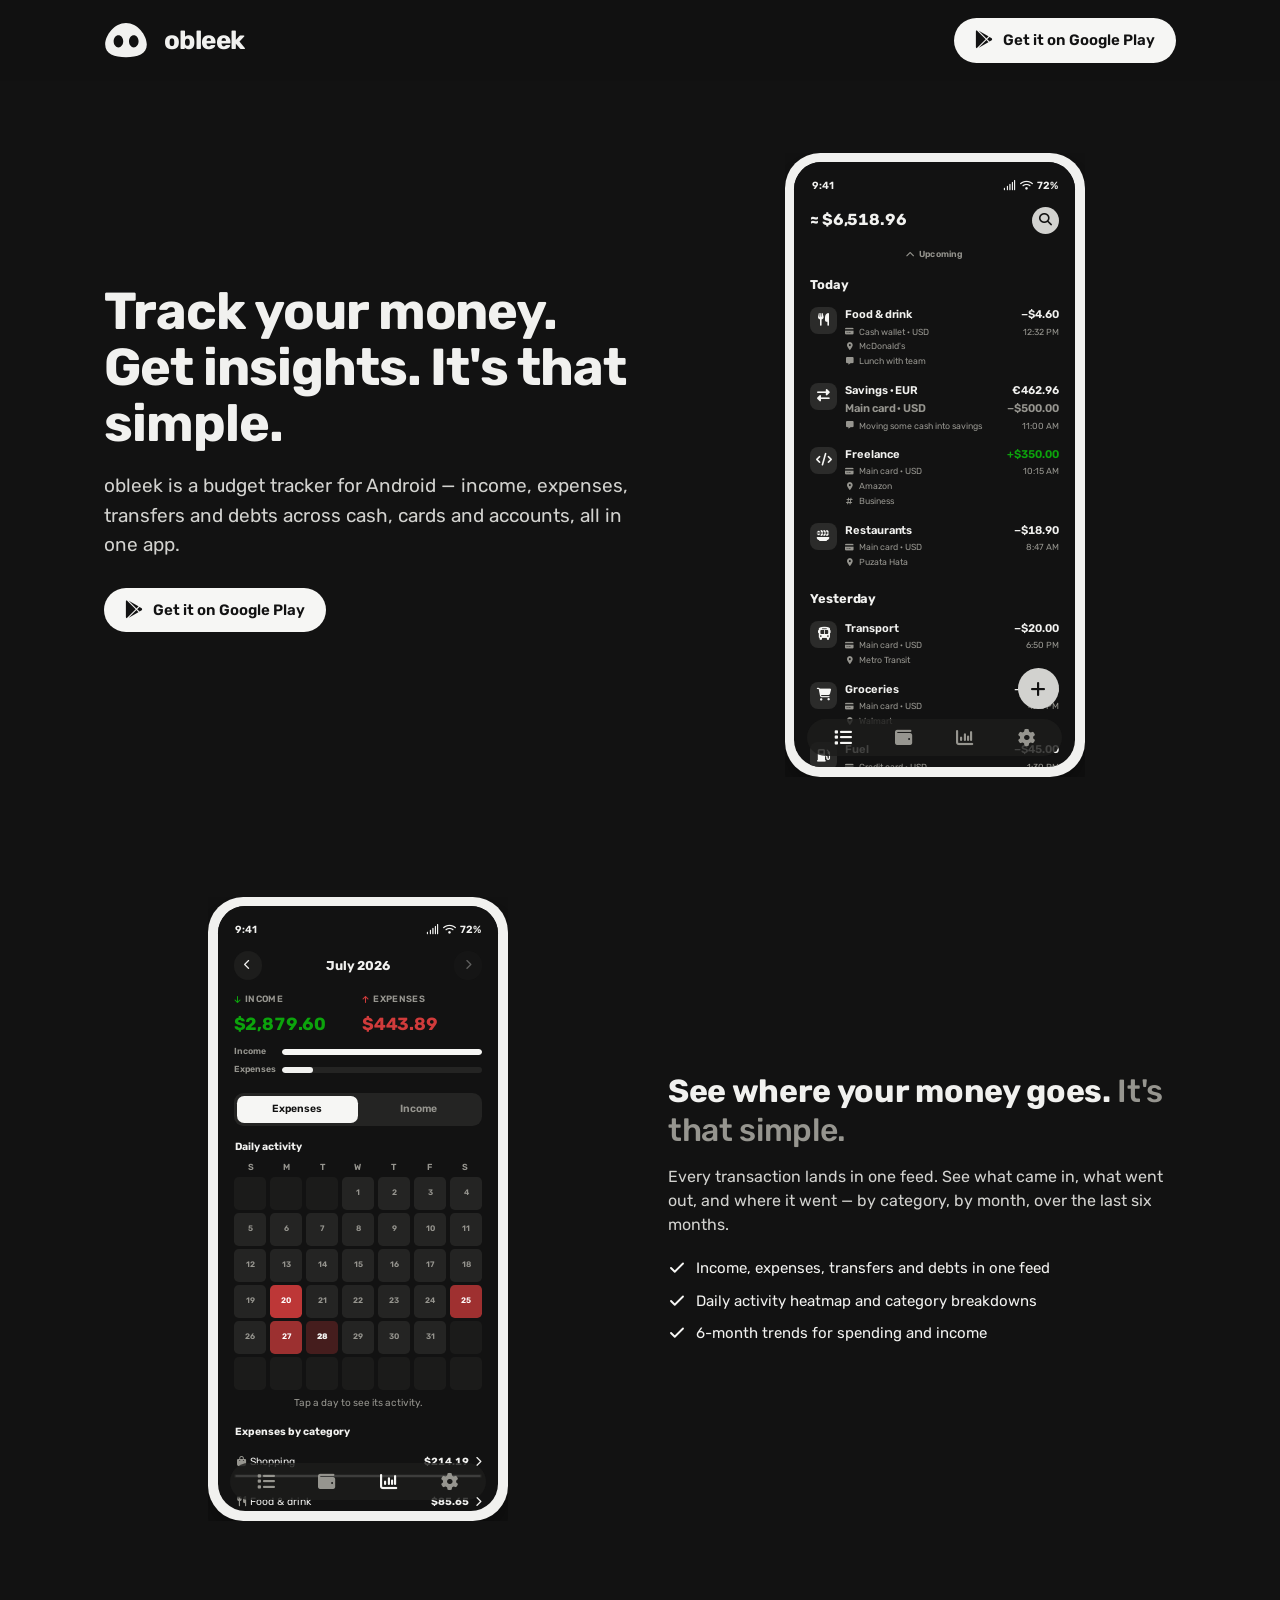
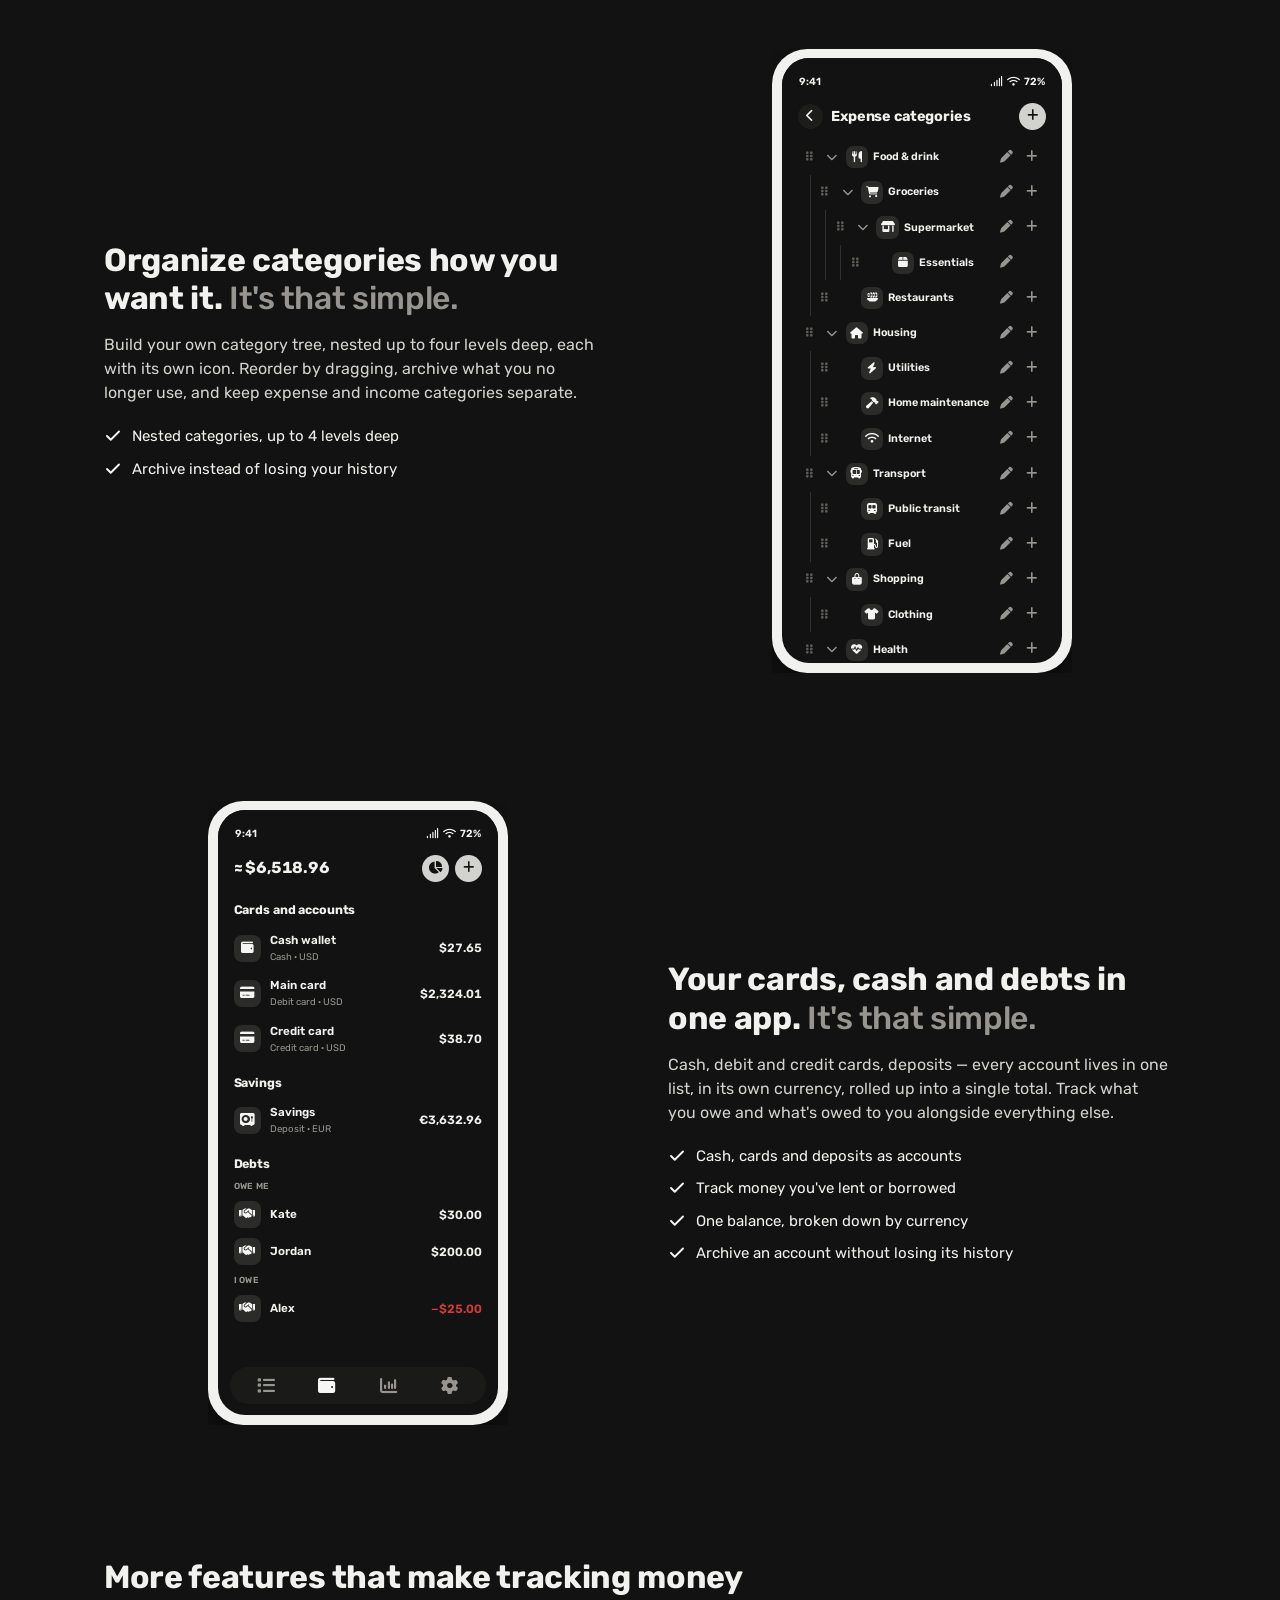
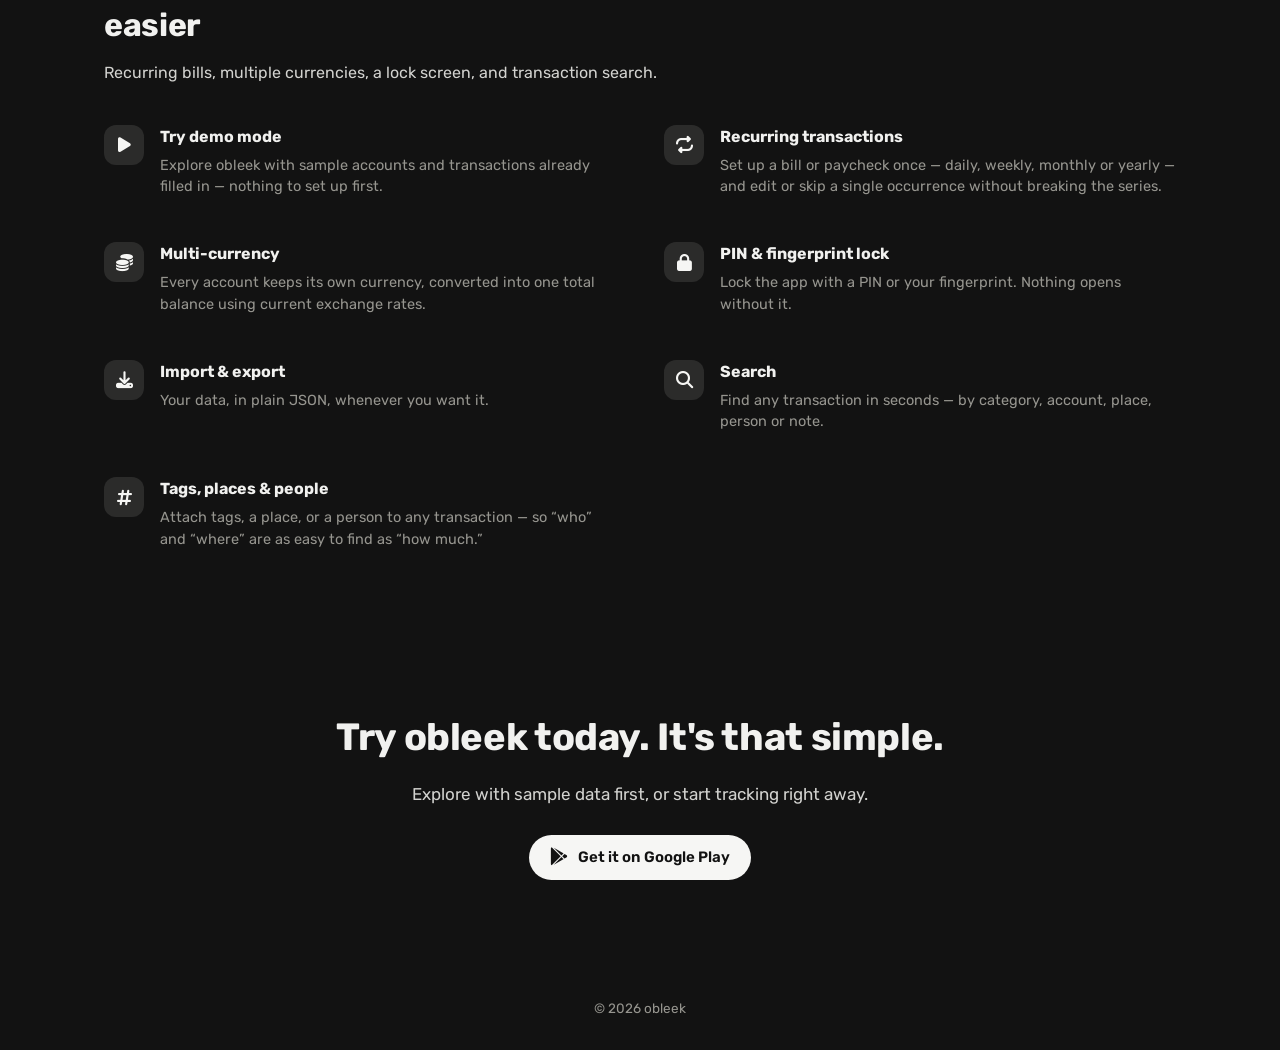
==== index.html @ bb256c73 "Add basic implementation" ====
<!DOCTYPE html>
<html lang="en">
<head>
<meta charset="UTF-8" />
<title>obleek — Expense Tracker</title>
<meta name="description" content="obleek is a budget tracker for Android. Track income, expenses, cards, cash and debts, organize categories your way, and get insights. It's that simple." />
<meta name="viewport" content="width=device-width, initial-scale=1" />
<meta name="theme-color" content="#121212" />
<link rel="canonical" href="https://vbrazhnik.github.io/obleek/" />

<link rel="alternate" hreflang="en" href="https://vbrazhnik.github.io/obleek/" />
<link rel="alternate" hreflang="cs" href="https://vbrazhnik.github.io/obleek/cs/" />
<link rel="alternate" hreflang="de" href="https://vbrazhnik.github.io/obleek/de/" />
<link rel="alternate" hreflang="es" href="https://vbrazhnik.github.io/obleek/es/" />
<link rel="alternate" hreflang="fr" href="https://vbrazhnik.github.io/obleek/fr/" />
<link rel="alternate" hreflang="it" href="https://vbrazhnik.github.io/obleek/it/" />
<link rel="alternate" hreflang="pl" href="https://vbrazhnik.github.io/obleek/pl/" />
<link rel="alternate" hreflang="pt" href="https://vbrazhnik.github.io/obleek/pt/" />
<link rel="alternate" hreflang="uk" href="https://vbrazhnik.github.io/obleek/uk/" />
<link rel="alternate" hreflang="x-default" href="https://vbrazhnik.github.io/obleek/" />

<link rel="icon" type="image/svg+xml" href="assets/img/icon-source.svg" />
<link rel="icon" type="image/png" sizes="32x32" href="assets/img/favicon-32.png" />
<link rel="apple-touch-icon" sizes="180x180" href="assets/img/apple-touch-icon.png" />

<link rel="preload" href="assets/fonts/rubik.woff2" as="font" type="font/woff2" crossorigin />
<link rel="stylesheet" href="https://cdnjs.cloudflare.com/ajax/libs/font-awesome/6.5.2/css/all.min.css" />
<link rel="stylesheet" href="assets/css/style.css" />
<link rel="stylesheet" href="assets/css/app-mock.css" />

<meta property="og:type" content="website" />
<meta property="og:site_name" content="obleek" />
<meta property="og:title" content="obleek — Expense Tracker" />
<meta property="og:description" content="Track income, expenses, cards, cash and debts. Organize categories your way. Get insights. It's that simple." />
<meta property="og:url" content="https://vbrazhnik.github.io/obleek/" />
<meta property="og:image" content="https://vbrazhnik.github.io/obleek/assets/img/og-image.png" />
<meta property="og:image:width" content="1200" />
<meta property="og:image:height" content="630" />
<meta property="og:locale" content="en_US" />
<meta name="twitter:card" content="summary_large_image" />
<meta name="twitter:title" content="obleek — Expense Tracker" />
<meta name="twitter:description" content="Track income, expenses, cards, cash and debts. It's that simple." />
<meta name="twitter:image" content="https://vbrazhnik.github.io/obleek/assets/img/og-image.png" />

<script type="application/ld+json">
{
  "@context": "https://schema.org",
  "@type": "SoftwareApplication",
  "name": "obleek",
  "applicationCategory": "FinanceApplication",
  "operatingSystem": "Android",
  "description": "A budget tracker for Android: track income, expenses, transfers and debts across cash, cards, and accounts, organize your own categories, and see insights.",
  "url": "https://vbrazhnik.github.io/obleek/",
  "installUrl": "https://play.google.com/store/apps/details?id=com.vbrazhnik.obleek"
}
</script>
</head>
<body>
<a class="skip-link" href="#main">Skip to content</a>

<header class="site-header">
  <div class="wrap">
    <a class="brand" href="#top">
      <span class="brand-mark" aria-hidden="true">
        <svg viewBox="0 0 512 512"><g transform="translate(256 256) scale(1.4) translate(-256 -256)" fill="currentColor"><path d="M256 114C351.545 114 429 214.792 429 293.477C429 372.161 351.545 398.941 256 398.941C160.455 398.941 83.0002 372.161 83 293.477C83 214.792 160.455 114 256 114ZM193.09 215.765C171.12 215.765 153.309 238.545 153.309 266.646C153.309 294.748 171.12 317.529 193.09 317.529C215.06 317.529 232.87 294.748 232.87 266.646C232.87 238.545 215.06 215.765 193.09 215.765ZM320.758 215.765C298.788 215.765 280.978 238.545 280.978 266.646C280.978 294.748 298.788 317.529 320.758 317.529C342.728 317.529 360.539 294.748 360.539 266.646C360.539 238.545 342.728 215.765 320.758 215.765Z"/></g></svg>
      </span>
      obleek
    </a>
    <nav class="site-nav" aria-label="Primary">
      <a class="btn btn-primary" href="https://play.google.com/store/apps/details?id=com.vbrazhnik.obleek" rel="noopener">
        <i class="fa-brands fa-google-play" aria-hidden="true"></i>
        Get it on Google Play
      </a>
    </nav>
  </div>
</header>

<main id="main">

  <section class="hero" id="top">
    <div class="wrap">
      <div class="hero-copy">
        <h1>Track your money. Get insights. It's that simple.</h1>
        <p class="lede">obleek is a budget tracker for Android — income, expenses, transfers and debts across cash, cards and accounts, all in one app.</p>
        <div class="hero-ctas">
          <a class="btn btn-primary" href="https://play.google.com/store/apps/details?id=com.vbrazhnik.obleek" rel="noopener">
            <i class="fa-brands fa-google-play" aria-hidden="true"></i>
            Get it on Google Play
          </a>
        </div>
      </div>

      <div class="hero-visual">
        <div class="phone-frame">
        <div class="phone" aria-hidden="true">
          <div class="phone-inner">
            <div class="statusbar"><span>9:41</span><span><i class="fa-solid fa-signal"></i>&nbsp;&nbsp;<i class="fa-solid fa-wifi"></i>&nbsp;&nbsp;72%</span></div>
            <div class="screens">
              <section class="screen active">
                <div class="screen-head">
                  <button type="button" class="header-balance-btn tabular">≈ $6,518.96</button>
                  <div class="screen-head-actions">
                    <button class="icon-btn" aria-hidden="true"><i class="fa-solid fa-magnifying-glass"></i></button>
                  </div>
                </div>
                <div class="future-plans-pull">
                  <span class="future-plans-label"><i class="fa-solid fa-chevron-up"></i> Upcoming</span>
                </div>
                <div class="day-label">Today</div>
                <div class="tx-list">
                  <div class="tx-row">
                    <span class="tx-icon"><i class="fa-solid fa-utensils"></i></span>
                    <div class="tx-mid"><div class="name">Food &amp; drink</div><div class="tx-detail"><i class="fa-solid fa-credit-card"></i>Cash wallet · USD</div><div class="tx-detail"><i class="fa-solid fa-location-dot"></i>McDonald's</div><div class="tx-detail tx-note"><i class="fa-solid fa-message"></i><span>Lunch with team</span></div></div>
                    <div class="tx-amt-wrap"><div class="tx-amt tabular">−$4.60</div><div class="tx-time">12:32 PM</div></div>
                  </div>
                  <div class="tx-row">
                    <span class="tx-icon"><i class="fa-solid fa-right-left"></i></span>
                    <div class="tx-mid">
                      <div class="name">Savings · EUR</div>
                      <div class="name tx-from-account">Main card · USD</div>
                      <div class="tx-detail tx-note"><i class="fa-solid fa-message"></i><span>Moving some cash into savings</span></div>
                    </div>
                    <div class="tx-amt-wrap">
                      <div class="tx-amt tabular">€462.96</div>
                      <div class="tx-amt tx-amt-sent tabular">−$500.00</div>
                      <div class="tx-time">11:00 AM</div>
                    </div>
                  </div>
                  <div class="tx-row">
                    <span class="tx-icon"><i class="fa-solid fa-code"></i></span>
                    <div class="tx-mid"><div class="name">Freelance</div><div class="tx-detail"><i class="fa-solid fa-credit-card"></i>Main card · USD</div><div class="tx-detail"><i class="fa-solid fa-location-dot"></i>Amazon</div><div class="tx-detail"><i class="fa-solid fa-hashtag"></i>Business</div></div>
                    <div class="tx-amt-wrap"><div class="tx-amt pos tabular">+$350.00</div><div class="tx-time">10:15 AM</div></div>
                  </div>
                  <div class="tx-row">
                    <span class="tx-icon"><i class="fa-solid fa-plate-wheat"></i></span>
                    <div class="tx-mid"><div class="name">Restaurants</div><div class="tx-detail"><i class="fa-solid fa-credit-card"></i>Main card · USD</div><div class="tx-detail"><i class="fa-solid fa-location-dot"></i>Puzata Hata</div></div>
                    <div class="tx-amt-wrap"><div class="tx-amt tabular">−$18.90</div><div class="tx-time">8:47 AM</div></div>
                  </div>
                </div>
                <div class="day-label">Yesterday</div>
                <div class="tx-list">
                  <div class="tx-row">
                    <span class="tx-icon"><i class="fa-solid fa-bus"></i></span>
                    <div class="tx-mid"><div class="name">Transport</div><div class="tx-detail"><i class="fa-solid fa-credit-card"></i>Main card · USD</div><div class="tx-detail"><i class="fa-solid fa-location-dot"></i>Metro Transit</div></div>
                    <div class="tx-amt-wrap"><div class="tx-amt tabular">−$20.00</div><div class="tx-time">6:50 PM</div></div>
                  </div>
                  <div class="tx-row">
                    <span class="tx-icon"><i class="fa-solid fa-cart-shopping"></i></span>
                    <div class="tx-mid"><div class="name">Groceries</div><div class="tx-detail"><i class="fa-solid fa-credit-card"></i>Main card · USD</div><div class="tx-detail"><i class="fa-solid fa-location-dot"></i>Walmart</div></div>
                    <div class="tx-amt-wrap"><div class="tx-amt tabular">−$62.15</div><div class="tx-time">4:12 PM</div></div>
                  </div>
                  <div class="tx-row">
                    <span class="tx-icon"><i class="fa-solid fa-gas-pump"></i></span>
                    <div class="tx-mid"><div class="name">Fuel</div><div class="tx-detail"><i class="fa-solid fa-credit-card"></i>Credit card · USD</div><div class="tx-detail"><i class="fa-solid fa-location-dot"></i>Shell</div></div>
                    <div class="tx-amt-wrap"><div class="tx-amt tabular">−$45.00</div><div class="tx-time">1:30 PM</div></div>
                  </div>
                  <div class="tx-row">
                    <span class="tx-icon"><i class="fa-solid fa-percent"></i></span>
                    <div class="tx-mid"><div class="name">Dividends</div><div class="tx-detail"><i class="fa-solid fa-credit-card"></i>Savings · EUR</div><div class="tx-detail"><i class="fa-solid fa-location-dot"></i>Vanguard</div></div>
                    <div class="tx-amt-wrap"><div class="tx-amt pos tabular">+€120.00</div><div class="tx-time">9:00 AM</div></div>
                  </div>
                </div>
              </section>
            </div>
            <nav class="tabbar">
              <button class="tab active"><i class="fa-solid fa-list"></i><span>Transactions</span></button>
              <button class="tab"><i class="fa-solid fa-wallet"></i><span>Accounts</span></button>
              <button class="tab"><i class="fa-solid fa-chart-column"></i><span>Analytics</span></button>
              <button class="tab"><i class="fa-solid fa-gear"></i><span>Settings</span></button>
            </nav>
            <button class="fab" aria-hidden="true"><i class="fa-solid fa-plus"></i></button>
          </div>
        </div>
        </div>
      </div>
    </div>
  </section>

  <div id="features">

  <section class="feature reverse">
    <div class="wrap">
      <div class="feature-copy">
        <h2>See where your money goes. <span class="simple">It's that simple.</span></h2>
        <p>Every transaction lands in one feed. See what came in, what went out, and where it went — by category, by month, over the last six months.</p>
        <ul class="feature-list">
          <li><svg viewBox="0 0 24 24" fill="none" stroke="currentColor" stroke-width="2.5" stroke-linecap="round" stroke-linejoin="round"><path d="M20 6L9 17l-5-5"/></svg>Income, expenses, transfers and debts in one feed</li>
          <li><svg viewBox="0 0 24 24" fill="none" stroke="currentColor" stroke-width="2.5" stroke-linecap="round" stroke-linejoin="round"><path d="M20 6L9 17l-5-5"/></svg>Daily activity heatmap and category breakdowns</li>
          <li><svg viewBox="0 0 24 24" fill="none" stroke="currentColor" stroke-width="2.5" stroke-linecap="round" stroke-linejoin="round"><path d="M20 6L9 17l-5-5"/></svg>6-month trends for spending and income</li>
        </ul>
      </div>
      <div class="feature-visual">
        <div class="phone-frame">
        <div class="phone" aria-hidden="true">
          <div class="phone-inner">
            <div class="statusbar"><span>9:41</span><span><i class="fa-solid fa-signal"></i>&nbsp;&nbsp;<i class="fa-solid fa-wifi"></i>&nbsp;&nbsp;72%</span></div>
            <div class="screens">
              <section class="screen active">
            <div class="screen-head">
              <div class="month-nav">
                <button type="button" class="month-nav-btn" data-dash-month-prev="" aria-label="Previous month">
                  <i class="fa-solid fa-chevron-left"></i>
                </button>
                <span class="month-label" data-dash-month-pill="">July 2026</span>
                <button type="button" class="month-nav-btn" data-dash-month-next="" aria-label="Next month" disabled="">
                  <i class="fa-solid fa-chevron-right"></i>
                </button>
              </div>
            </div>

            <div class="stat-row">
              <div class="stat-tile income">
                <div class="k"><i class="fa-solid fa-arrow-down"></i>Income</div>
                <div class="v tabular" data-dash-income="">$2,879.60</div>
              </div>
              <div class="stat-tile expense">
                <div class="k"><i class="fa-solid fa-arrow-up"></i>Expenses</div>
                <div class="v tabular" data-dash-expense="">$443.89</div>
              </div>
            </div>

            <div class="io-compare">
              <div class="io-bar-row">
                <span class="io-bar-label">Income</span>
                <div class="io-bar-track"><span class="io-bar income" data-dash-io-income-bar="" style="width: 100%;"></span></div>
              </div>
              <div class="io-bar-row">
                <span class="io-bar-label">Expenses</span>
                <div class="io-bar-track"><span class="io-bar" data-dash-io-expense-bar="" style="width: 15.415%;"></span></div>
              </div>
            </div>

            <div class="segmented" data-dash-kind-toggle="">
              <button type="button" data-dash-kind="expense" class="active">Expenses</button>
              <button type="button" data-dash-kind="income">Income</button>
            </div>

            <div class="section-title">Daily activity</div>

            

            <div data-kind-section="expense">
              <div class="cal-weekdays"><span>S</span><span>M</span><span>T</span><span>W</span><span>T</span><span>F</span><span>S</span></div>
              <div class="heat-grid" data-dash-heat-grid-expense=""><span class="heat-day-blank" aria-hidden="true"></span><span class="heat-day-blank" aria-hidden="true"></span><span class="heat-day-blank" aria-hidden="true"></span><button type="button" class="heat-day" data-heat-date="2026-07-01" style="background:var(--surface-2)"><span class="heat-day-num" style="color:var(--muted);font-weight:600">1</span></button><button type="button" class="heat-day" data-heat-date="2026-07-02" style="background:var(--surface-2)"><span class="heat-day-num" style="color:var(--muted);font-weight:600">2</span></button><button type="button" class="heat-day" data-heat-date="2026-07-03" style="background:var(--surface-2)"><span class="heat-day-num" style="color:var(--muted);font-weight:600">3</span></button><button type="button" class="heat-day" data-heat-date="2026-07-04" style="background:var(--surface-2)"><span class="heat-day-num" style="color:var(--muted);font-weight:600">4</span></button><button type="button" class="heat-day" data-heat-date="2026-07-05" style="background:var(--surface-2)"><span class="heat-day-num" style="color:var(--muted);font-weight:600">5</span></button><button type="button" class="heat-day" data-heat-date="2026-07-06" style="background:var(--surface-2)"><span class="heat-day-num" style="color:var(--muted);font-weight:600">6</span></button><button type="button" class="heat-day" data-heat-date="2026-07-07" style="background:var(--surface-2)"><span class="heat-day-num" style="color:var(--muted);font-weight:600">7</span></button><button type="button" class="heat-day" data-heat-date="2026-07-08" style="background:var(--surface-2)"><span class="heat-day-num" style="color:var(--muted);font-weight:600">8</span></button><button type="button" class="heat-day" data-heat-date="2026-07-09" style="background:var(--surface-2)"><span class="heat-day-num" style="color:var(--muted);font-weight:600">9</span></button><button type="button" class="heat-day" data-heat-date="2026-07-10" style="background:var(--surface-2)"><span class="heat-day-num" style="color:var(--muted);font-weight:600">10</span></button><button type="button" class="heat-day" data-heat-date="2026-07-11" style="background:var(--surface-2)"><span class="heat-day-num" style="color:var(--muted);font-weight:600">11</span></button><button type="button" class="heat-day" data-heat-date="2026-07-12" style="background:var(--surface-2)"><span class="heat-day-num" style="color:var(--muted);font-weight:600">12</span></button><button type="button" class="heat-day" data-heat-date="2026-07-13" style="background:var(--surface-2)"><span class="heat-day-num" style="color:var(--muted);font-weight:600">13</span></button><button type="button" class="heat-day" data-heat-date="2026-07-14" style="background:var(--surface-2)"><span class="heat-day-num" style="color:var(--muted);font-weight:600">14</span></button><button type="button" class="heat-day" data-heat-date="2026-07-15" style="background:var(--surface-2)"><span class="heat-day-num" style="color:var(--muted);font-weight:600">15</span></button><button type="button" class="heat-day" data-heat-date="2026-07-16" style="background:var(--surface-2)"><span class="heat-day-num" style="color:var(--muted);font-weight:600">16</span></button><button type="button" class="heat-day" data-heat-date="2026-07-17" style="background:var(--surface-2)"><span class="heat-day-num" style="color:var(--muted);font-weight:600">17</span></button><button type="button" class="heat-day" data-heat-date="2026-07-18" style="background:var(--surface-2)"><span class="heat-day-num" style="color:var(--muted);font-weight:600">18</span></button><button type="button" class="heat-day" data-heat-date="2026-07-19" style="background:var(--surface-2)"><span class="heat-day-num" style="color:var(--muted);font-weight:600">19</span></button><button type="button" class="heat-day" data-heat-date="2026-07-20" style="background:rgba(208,59,59,0.90)"><span class="heat-day-num" style="color:#fff;font-weight:600">20</span></button><button type="button" class="heat-day" data-heat-date="2026-07-21" style="background:var(--surface-2)"><span class="heat-day-num" style="color:var(--muted);font-weight:600">21</span></button><button type="button" class="heat-day" data-heat-date="2026-07-22" style="background:var(--surface-2)"><span class="heat-day-num" style="color:var(--muted);font-weight:600">22</span></button><button type="button" class="heat-day" data-heat-date="2026-07-23" style="background:var(--surface-2)"><span class="heat-day-num" style="color:var(--muted);font-weight:600">23</span></button><button type="button" class="heat-day" data-heat-date="2026-07-24" style="background:var(--surface-2)"><span class="heat-day-num" style="color:var(--muted);font-weight:600">24</span></button><button type="button" class="heat-day" data-heat-date="2026-07-25" style="background:rgba(208,59,59,0.74)"><span class="heat-day-num" style="color:#fff;font-weight:600">25</span></button><button type="button" class="heat-day" data-heat-date="2026-07-26" style="background:var(--surface-2)"><span class="heat-day-num" style="color:var(--muted);font-weight:600">26</span></button><button type="button" class="heat-day" data-heat-date="2026-07-27" style="background:rgba(208,59,59,0.73)"><span class="heat-day-num" style="color:#fff;font-weight:600">27</span></button><button type="button" class="heat-day today" data-heat-date="2026-07-28" style="background:rgba(208,59,59,0.27)"><span class="heat-day-num" style="color:var(--ink);font-weight:800">28</span></button><button type="button" class="heat-day" data-heat-date="2026-07-29" style="background:var(--surface-2)"><span class="heat-day-num" style="color:var(--muted);font-weight:600">29</span></button><button type="button" class="heat-day" data-heat-date="2026-07-30" style="background:var(--surface-2)"><span class="heat-day-num" style="color:var(--muted);font-weight:600">30</span></button><button type="button" class="heat-day" data-heat-date="2026-07-31" style="background:var(--surface-2)"><span class="heat-day-num" style="color:var(--muted);font-weight:600">31</span></button><span class="heat-day-blank" aria-hidden="true"></span><span class="heat-day-blank" aria-hidden="true"></span><span class="heat-day-blank" aria-hidden="true"></span><span class="heat-day-blank" aria-hidden="true"></span><span class="heat-day-blank" aria-hidden="true"></span><span class="heat-day-blank" aria-hidden="true"></span><span class="heat-day-blank" aria-hidden="true"></span><span class="heat-day-blank" aria-hidden="true"></span></div>
            </div>

            <div class="heat-detail" data-dash-heat-detail=""><p class="heat-detail-empty">Tap a day to see its activity.</p></div>

            <div data-kind-section="expense">
              <div class="section-title">Expenses by category</div>
              <div data-dash-category-list=""><div class="cat-row drillable" data-cat-drill="Shopping"><div class="cat-head"><span class="name"><span class="cat-icon"><i class="fa-solid fa-bag-shopping"></i></span>Shopping</span><span class="cat-right"><span class="nums tabular"><b>$214.19</b></span><i class="fa-solid fa-chevron-right"></i></span></div><div class="cat-track"><span style="width:100%"></span></div></div><div class="cat-row drillable" data-cat-drill="Food &amp; drink"><div class="cat-head"><span class="name"><span class="cat-icon"><i class="fa-solid fa-utensils"></i></span>Food &amp; drink</span><span class="cat-right"><span class="nums tabular"><b>$85.65</b></span><i class="fa-solid fa-chevron-right"></i></span></div><div class="cat-track"><span style="width:39.9878612446893%"></span></div></div><div class="cat-row drillable" data-cat-drill="Transport"><div class="cat-head"><span class="name"><span class="cat-icon"><i class="fa-solid fa-bus"></i></span>Transport</span><span class="cat-right"><span class="nums tabular"><b>$67.75</b></span><i class="fa-solid fa-chevron-right"></i></span></div><div class="cat-track"><span style="width:31.63079508847285%"></span></div></div><div class="cat-row drillable" data-cat-drill="Housing"><div class="cat-head"><span class="name"><span class="cat-icon"><i class="fa-solid fa-house"></i></span>Housing</span><span class="cat-right"><span class="nums tabular"><b>$41.30</b></span><i class="fa-solid fa-chevron-right"></i></span></div><div class="cat-track"><span style="width:19.281945935851347%"></span></div></div><div class="cat-row"><div class="cat-head"><span class="name"><span class="cat-icon"><i class="fa-solid fa-gift"></i></span>Gifts</span><span class="cat-right"><span class="nums tabular"><b>$35.00</b></span></span></div><div class="cat-track"><span style="width:16.340632149026565%"></span></div></div><div class="cat-row drillable" data-cat-drill="Health"><div class="cat-head"><span class="name"><span class="cat-icon"><i class="fa-solid fa-heart-pulse"></i></span>Health</span><span class="cat-right"><span class="nums tabular"><b>$0.00</b></span><i class="fa-solid fa-chevron-right"></i></span></div><div class="cat-track"><span style="width:0%"></span></div></div><div class="cat-row"><div class="cat-head"><span class="name"><span class="cat-icon"><i class="fa-solid fa-shield"></i></span>Insurance</span><span class="cat-right"><span class="nums tabular"><b>$0.00</b></span></span></div><div class="cat-track"><span style="width:0%"></span></div></div><div class="cat-row drillable" data-cat-drill="Entertainment"><div class="cat-head"><span class="name"><span class="cat-icon"><i class="fa-solid fa-film"></i></span>Entertainment</span><span class="cat-right"><span class="nums tabular"><b>$0.00</b></span><i class="fa-solid fa-chevron-right"></i></span></div><div class="cat-track"><span style="width:0%"></span></div></div><div class="cat-row"><div class="cat-head"><span class="name"><span class="cat-icon"><i class="fa-solid fa-spa"></i></span>Personal care</span><span class="cat-right"><span class="nums tabular"><b>$0.00</b></span></span></div><div class="cat-track"><span style="width:0%"></span></div></div><div class="cat-row"><div class="cat-head"><span class="name"><span class="cat-icon"><i class="fa-solid fa-graduation-cap"></i></span>Education</span><span class="cat-right"><span class="nums tabular"><b>$0.00</b></span></span></div><div class="cat-track"><span style="width:0%"></span></div></div><div class="cat-row"><div class="cat-head"><span class="name"><span class="cat-icon"><i class="fa-solid fa-suitcase-rolling"></i></span>Travel</span><span class="cat-right"><span class="nums tabular"><b>$0.00</b></span></span></div><div class="cat-track"><span style="width:0%"></span></div></div><div class="cat-row drillable" data-cat-drill="Family"><div class="cat-head"><span class="name"><span class="cat-icon"><i class="fa-solid fa-users"></i></span>Family</span><span class="cat-right"><span class="nums tabular"><b>$0.00</b></span><i class="fa-solid fa-chevron-right"></i></span></div><div class="cat-track"><span style="width:0%"></span></div></div><div class="cat-row"><div class="cat-head"><span class="name"><span class="cat-icon"><i class="fa-solid fa-paw"></i></span>Pets</span><span class="cat-right"><span class="nums tabular"><b>$0.00</b></span></span></div><div class="cat-track"><span style="width:0%"></span></div></div><div class="cat-row"><div class="cat-head"><span class="name"><span class="cat-icon"><i class="fa-solid fa-heart"></i></span>Donations</span><span class="cat-right"><span class="nums tabular"><b>$0.00</b></span></span></div><div class="cat-track"><span style="width:0%"></span></div></div><div class="cat-row"><div class="cat-head"><span class="name"><span class="cat-icon"><i class="fa-solid fa-tag"></i></span>Other expense</span><span class="cat-right"><span class="nums tabular"><b>$0.00</b></span></span></div><div class="cat-track"><span style="width:0%"></span></div></div></div>
            </div>

            

            

            <div data-kind-section="expense">
              <div class="section-title">Expenses, last 6 months</div>
              <div class="trend" data-dash-trend=""><div class="bar"><div class="col" style="height:40px"></div><span class="m">Feb</span></div><div class="bar"><div class="col" style="height:51px"></div><span class="m">Mar</span></div><div class="bar"><div class="col" style="height:32px"></div><span class="m">Apr</span></div><div class="bar"><div class="col" style="height:58px"></div><span class="m">May</span></div><div class="bar"><div class="col" style="height:44px"></div><span class="m">Jun</span></div><div class="bar now"><div class="col" style="height:20px"></div><span class="m">Jul</span></div></div>
            </div>
          
              </section>
            </div>
            <nav class="tabbar">
              <button class="tab"><i class="fa-solid fa-list"></i><span>Transactions</span></button>
              <button class="tab"><i class="fa-solid fa-wallet"></i><span>Accounts</span></button>
              <button class="tab active"><i class="fa-solid fa-chart-column"></i><span>Analytics</span></button>
              <button class="tab"><i class="fa-solid fa-gear"></i><span>Settings</span></button>
            </nav>
          </div>
        </div>
        </div>
      </div>
    </div>
  </section>

  <section class="feature">
    <div class="wrap">
      <div class="feature-copy">
        <h2>Organize categories how you want it. <span class="simple">It's that simple.</span></h2>
        <p>Build your own category tree, nested up to four levels deep, each with its own icon. Reorder by dragging, archive what you no longer use, and keep expense and income categories separate.</p>
        <ul class="feature-list">
          <li><svg viewBox="0 0 24 24" fill="none" stroke="currentColor" stroke-width="2.5" stroke-linecap="round" stroke-linejoin="round"><path d="M20 6L9 17l-5-5"/></svg>Nested categories, up to 4 levels deep</li>
          <li><svg viewBox="0 0 24 24" fill="none" stroke="currentColor" stroke-width="2.5" stroke-linecap="round" stroke-linejoin="round"><path d="M20 6L9 17l-5-5"/></svg>Archive instead of losing your history</li>
        </ul>
      </div>
      <div class="feature-visual">
        <div class="phone-frame">
        <div class="phone" aria-hidden="true">
          <div class="phone-inner">
            <div class="statusbar"><span>9:41</span><span><i class="fa-solid fa-signal"></i>&nbsp;&nbsp;<i class="fa-solid fa-wifi"></i>&nbsp;&nbsp;72%</span></div>
            <div class="screens">
              <section class="screen active">
                <div class="sub-header"><span class="back-btn"><i class="fa-solid fa-chevron-left"></i></span><h2>Expense categories</h2><span class="icon-btn"><i class="fa-solid fa-plus"></i></span></div>
<div class="cat-tree" data-cat-list="expense"><div class="cat-tree-row" data-depth="1" data-archived="false"><span class="drag-handle"><i class="fa-solid fa-grip-vertical"></i></span><button class="tree-chevron" data-toggle=""><i class="fa-solid fa-chevron-down"></i></button><span class="tree-icon" data-icon="utensils"><i class="fa-solid fa-utensils"></i></span><span class="tree-name">Food &amp; drink</span><div class="tree-actions"><button class="tree-action" aria-label="Edit"><i class="fa-solid fa-pen"></i></button><button class="tree-action" aria-label="Add category"><i class="fa-solid fa-plus"></i></button></div></div><div class="cat-children"><div class="cat-tree-row" data-depth="2" data-archived="false"><span class="drag-handle"><i class="fa-solid fa-grip-vertical"></i></span><button class="tree-chevron" data-toggle=""><i class="fa-solid fa-chevron-down"></i></button><span class="tree-icon" data-icon="cart"><i class="fa-solid fa-cart-shopping"></i></span><span class="tree-name">Groceries</span><div class="tree-actions"><button class="tree-action" aria-label="Edit"><i class="fa-solid fa-pen"></i></button><button class="tree-action" aria-label="Add category"><i class="fa-solid fa-plus"></i></button></div></div><div class="cat-children"><div class="cat-tree-row" data-depth="3" data-archived="false"><span class="drag-handle"><i class="fa-solid fa-grip-vertical"></i></span><button class="tree-chevron" data-toggle=""><i class="fa-solid fa-chevron-down"></i></button><span class="tree-icon" data-icon="storefront"><i class="fa-solid fa-shop"></i></span><span class="tree-name">Supermarket</span><div class="tree-actions"><button class="tree-action" aria-label="Edit"><i class="fa-solid fa-pen"></i></button><button class="tree-action" aria-label="Add category"><i class="fa-solid fa-plus"></i></button></div></div><div class="cat-children"><div class="cat-tree-row" data-depth="4" data-archived="false"><span class="drag-handle"><i class="fa-solid fa-grip-vertical"></i></span><span class="tree-spacer"></span><span class="tree-icon" data-icon="box"><i class="fa-solid fa-box"></i></span><span class="tree-name">Essentials</span><div class="tree-actions"><button class="tree-action" aria-label="Edit"><i class="fa-solid fa-pen"></i></button><span class="tree-action-spacer"></span></div></div></div></div><div class="cat-tree-row" data-depth="2" data-archived="false"><span class="drag-handle"><i class="fa-solid fa-grip-vertical"></i></span><span class="tree-spacer"></span><span class="tree-icon" data-icon="dining"><i class="fa-solid fa-plate-wheat"></i></span><span class="tree-name">Restaurants</span><div class="tree-actions"><button class="tree-action" aria-label="Edit"><i class="fa-solid fa-pen"></i></button><button class="tree-action" aria-label="Add category"><i class="fa-solid fa-plus"></i></button></div></div></div><div class="cat-tree-row" data-depth="1" data-archived="false"><span class="drag-handle"><i class="fa-solid fa-grip-vertical"></i></span><button class="tree-chevron" data-toggle=""><i class="fa-solid fa-chevron-down"></i></button><span class="tree-icon" data-icon="home"><i class="fa-solid fa-house"></i></span><span class="tree-name">Housing</span><div class="tree-actions"><button class="tree-action" aria-label="Edit"><i class="fa-solid fa-pen"></i></button><button class="tree-action" aria-label="Add category"><i class="fa-solid fa-plus"></i></button></div></div><div class="cat-children"><div class="cat-tree-row" data-depth="2" data-archived="false"><span class="drag-handle"><i class="fa-solid fa-grip-vertical"></i></span><span class="tree-spacer"></span><span class="tree-icon" data-icon="bolt"><i class="fa-solid fa-bolt"></i></span><span class="tree-name">Utilities</span><div class="tree-actions"><button class="tree-action" aria-label="Edit"><i class="fa-solid fa-pen"></i></button><button class="tree-action" aria-label="Add category"><i class="fa-solid fa-plus"></i></button></div></div><div class="cat-tree-row" data-depth="2" data-archived="false"><span class="drag-handle"><i class="fa-solid fa-grip-vertical"></i></span><span class="tree-spacer"></span><span class="tree-icon" data-icon="hammer"><i class="fa-solid fa-hammer"></i></span><span class="tree-name">Home maintenance</span><div class="tree-actions"><button class="tree-action" aria-label="Edit"><i class="fa-solid fa-pen"></i></button><button class="tree-action" aria-label="Add category"><i class="fa-solid fa-plus"></i></button></div></div><div class="cat-tree-row" data-depth="2" data-archived="false"><span class="drag-handle"><i class="fa-solid fa-grip-vertical"></i></span><span class="tree-spacer"></span><span class="tree-icon" data-icon="wifi"><i class="fa-solid fa-wifi"></i></span><span class="tree-name">Internet</span><div class="tree-actions"><button class="tree-action" aria-label="Edit"><i class="fa-solid fa-pen"></i></button><button class="tree-action" aria-label="Add category"><i class="fa-solid fa-plus"></i></button></div></div></div><div class="cat-tree-row" data-depth="1" data-archived="false"><span class="drag-handle"><i class="fa-solid fa-grip-vertical"></i></span><button class="tree-chevron" data-toggle=""><i class="fa-solid fa-chevron-down"></i></button><span class="tree-icon" data-icon="bus"><i class="fa-solid fa-bus"></i></span><span class="tree-name">Transport</span><div class="tree-actions"><button class="tree-action" aria-label="Edit"><i class="fa-solid fa-pen"></i></button><button class="tree-action" aria-label="Add category"><i class="fa-solid fa-plus"></i></button></div></div><div class="cat-children"><div class="cat-tree-row" data-depth="2" data-archived="false"><span class="drag-handle"><i class="fa-solid fa-grip-vertical"></i></span><span class="tree-spacer"></span><span class="tree-icon" data-icon="train"><i class="fa-solid fa-train-subway"></i></span><span class="tree-name">Public transit</span><div class="tree-actions"><button class="tree-action" aria-label="Edit"><i class="fa-solid fa-pen"></i></button><button class="tree-action" aria-label="Add category"><i class="fa-solid fa-plus"></i></button></div></div><div class="cat-tree-row" data-depth="2" data-archived="false"><span class="drag-handle"><i class="fa-solid fa-grip-vertical"></i></span><span class="tree-spacer"></span><span class="tree-icon" data-icon="fuel"><i class="fa-solid fa-gas-pump"></i></span><span class="tree-name">Fuel</span><div class="tree-actions"><button class="tree-action" aria-label="Edit"><i class="fa-solid fa-pen"></i></button><button class="tree-action" aria-label="Add category"><i class="fa-solid fa-plus"></i></button></div></div></div><div class="cat-tree-row" data-depth="1" data-archived="false"><span class="drag-handle"><i class="fa-solid fa-grip-vertical"></i></span><button class="tree-chevron" data-toggle=""><i class="fa-solid fa-chevron-down"></i></button><span class="tree-icon" data-icon="bag"><i class="fa-solid fa-bag-shopping"></i></span><span class="tree-name">Shopping</span><div class="tree-actions"><button class="tree-action" aria-label="Edit"><i class="fa-solid fa-pen"></i></button><button class="tree-action" aria-label="Add category"><i class="fa-solid fa-plus"></i></button></div></div><div class="cat-children"><div class="cat-tree-row" data-depth="2" data-archived="false"><span class="drag-handle"><i class="fa-solid fa-grip-vertical"></i></span><span class="tree-spacer"></span><span class="tree-icon" data-icon="shirt"><i class="fa-solid fa-shirt"></i></span><span class="tree-name">Clothing</span><div class="tree-actions"><button class="tree-action" aria-label="Edit"><i class="fa-solid fa-pen"></i></button><button class="tree-action" aria-label="Add category"><i class="fa-solid fa-plus"></i></button></div></div></div><div class="cat-tree-row" data-depth="1" data-archived="false"><span class="drag-handle"><i class="fa-solid fa-grip-vertical"></i></span><button class="tree-chevron" data-toggle=""><i class="fa-solid fa-chevron-down"></i></button><span class="tree-icon" data-icon="heart-pulse"><i class="fa-solid fa-heart-pulse"></i></span><span class="tree-name">Health</span><div class="tree-actions"><button class="tree-action" aria-label="Edit"><i class="fa-solid fa-pen"></i></button><button class="tree-action" aria-label="Add category"><i class="fa-solid fa-plus"></i></button></div></div><div class="cat-children"><div class="cat-tree-row" data-depth="2" data-archived="false"><span class="drag-handle"><i class="fa-solid fa-grip-vertical"></i></span><span class="tree-spacer"></span><span class="tree-icon" data-icon="pill"><i class="fa-solid fa-pills"></i></span><span class="tree-name">Pharmacy</span><div class="tree-actions"><button class="tree-action" aria-label="Edit"><i class="fa-solid fa-pen"></i></button><button class="tree-action" aria-label="Add category"><i class="fa-solid fa-plus"></i></button></div></div></div><div class="cat-tree-row" data-depth="1" data-archived="false"><span class="drag-handle"><i class="fa-solid fa-grip-vertical"></i></span><span class="tree-spacer"></span><span class="tree-icon" data-icon="shield"><i class="fa-solid fa-shield"></i></span><span class="tree-name">Insurance</span><div class="tree-actions"><button class="tree-action" aria-label="Edit"><i class="fa-solid fa-pen"></i></button><button class="tree-action" aria-label="Add category"><i class="fa-solid fa-plus"></i></button></div></div><div class="cat-tree-row" data-depth="1" data-archived="false"><span class="drag-handle"><i class="fa-solid fa-grip-vertical"></i></span><button class="tree-chevron" data-toggle=""><i class="fa-solid fa-chevron-down"></i></button><span class="tree-icon" data-icon="film"><i class="fa-solid fa-film"></i></span><span class="tree-name">Entertainment</span><div class="tree-actions"><button class="tree-action" aria-label="Edit"><i class="fa-solid fa-pen"></i></button><button class="tree-action" aria-label="Add category"><i class="fa-solid fa-plus"></i></button></div></div><div class="cat-children"><div class="cat-tree-row" data-depth="2" data-archived="false"><span class="drag-handle"><i class="fa-solid fa-grip-vertical"></i></span><span class="tree-spacer"></span><span class="tree-icon" data-icon="tv"><i class="fa-solid fa-tv"></i></span><span class="tree-name">Subscriptions</span><div class="tree-actions"><button class="tree-action" aria-label="Edit"><i class="fa-solid fa-pen"></i></button><button class="tree-action" aria-label="Add category"><i class="fa-solid fa-plus"></i></button></div></div></div></div>
                <p class="depth-note">Drag <i class="fa-solid fa-grip-vertical"></i> to reorder. Categories can be nested up to 4 levels deep.</p>
              </section>
            </div>
          </div>
        </div>
        </div>
      </div>
    </div>
  </section>

  <section class="feature reverse">
    <div class="wrap">
      <div class="feature-copy">
        <h2>Your cards, cash and debts in one app. <span class="simple">It's that simple.</span></h2>
        <p>Cash, debit and credit cards, deposits — every account lives in one list, in its own currency, rolled up into a single total. Track what you owe and what's owed to you alongside everything else.</p>
        <ul class="feature-list">
          <li><svg viewBox="0 0 24 24" fill="none" stroke="currentColor" stroke-width="2.5" stroke-linecap="round" stroke-linejoin="round"><path d="M20 6L9 17l-5-5"/></svg>Cash, cards and deposits as accounts</li>
          <li><svg viewBox="0 0 24 24" fill="none" stroke="currentColor" stroke-width="2.5" stroke-linecap="round" stroke-linejoin="round"><path d="M20 6L9 17l-5-5"/></svg>Track money you've lent or borrowed</li>
          <li><svg viewBox="0 0 24 24" fill="none" stroke="currentColor" stroke-width="2.5" stroke-linecap="round" stroke-linejoin="round"><path d="M20 6L9 17l-5-5"/></svg>One balance, broken down by currency</li>
          <li><svg viewBox="0 0 24 24" fill="none" stroke="currentColor" stroke-width="2.5" stroke-linecap="round" stroke-linejoin="round"><path d="M20 6L9 17l-5-5"/></svg>Archive an account without losing its history</li>
        </ul>
      </div>
      <div class="feature-visual">
        <div class="phone-frame">
        <div class="phone" aria-hidden="true">
          <div class="phone-inner">
            <div class="statusbar"><span>9:41</span><span><i class="fa-solid fa-signal"></i>&nbsp;&nbsp;<i class="fa-solid fa-wifi"></i>&nbsp;&nbsp;72%</span></div>
            <div class="screens">
              <section class="screen active">
                <div class="screen-head">
                  <button type="button" class="header-balance-btn tabular">≈ $6,518.96</button>
                  <div class="screen-head-actions"><button class="icon-btn"><i class="fa-solid fa-chart-pie"></i></button><button class="icon-btn"><i class="fa-solid fa-plus"></i></button></div>
                </div>
                <div class="settings-group-label">Cards and accounts</div>
                <div class="acct-card">
                  <div class="acct-row"><div class="acct-icon"><i class="fa-solid fa-wallet"></i></div><div class="acct-mid"><div class="name">Cash wallet</div><div class="meta">Cash · USD</div></div><div class="acct-amt tabular">$27.65</div></div>
                  <div class="acct-row"><div class="acct-icon"><i class="fa-solid fa-credit-card"></i></div><div class="acct-mid"><div class="name">Main card</div><div class="meta">Debit card · USD</div></div><div class="acct-amt tabular">$2,324.01</div></div>
                  <div class="acct-row"><div class="acct-icon"><i class="fa-solid fa-credit-card"></i></div><div class="acct-mid"><div class="name">Credit card</div><div class="meta">Credit card · USD</div></div><div class="acct-amt tabular">$38.70</div></div>
                </div>
                <div class="settings-group-label">Savings</div>
                <div class="acct-card">
                  <div class="acct-row"><div class="acct-icon"><i class="fa-solid fa-vault"></i></div><div class="acct-mid"><div class="name">Savings</div><div class="meta">Deposit · EUR</div></div><div class="acct-amt tabular">€3,632.96</div></div>
                </div>
                <div class="settings-group-label">Debts</div>
                <div class="acct-card debts-card">
                  <div class="ledger-group">
                    <div class="ledger-label">Owe me</div>
                    <div class="ledger-line"><span class="ledger-left"><span class="acct-icon"><i class="fa-solid fa-handshake"></i></span><span class="ledger-person">Kate</span></span><span class="ledger-amt tabular">$30.00</span></div>
                    <div class="ledger-line"><span class="ledger-left"><span class="acct-icon"><i class="fa-solid fa-handshake"></i></span><span class="ledger-person">Jordan</span></span><span class="ledger-amt tabular">$200.00</span></div>
                  </div>
                  <div class="ledger-group owe">
                    <div class="ledger-label">I owe</div>
                    <div class="ledger-line"><span class="ledger-left"><span class="acct-icon"><i class="fa-solid fa-handshake"></i></span><span class="ledger-person">Alex</span></span><span class="ledger-amt tabular">−$25.00</span></div>
                  </div>
                </div>
              </section>
            </div>
            <nav class="tabbar">
              <button class="tab"><i class="fa-solid fa-list"></i><span>Transactions</span></button>
              <button class="tab active"><i class="fa-solid fa-wallet"></i><span>Accounts</span></button>
              <button class="tab"><i class="fa-solid fa-chart-column"></i><span>Analytics</span></button>
              <button class="tab"><i class="fa-solid fa-gear"></i><span>Settings</span></button>
            </nav>
          </div>
        </div>
        </div>
      </div>
    </div>
  </section>

  </div>

  <section class="highlights">
    <div class="wrap">
      <div class="section-head">
        <h2>More features that make tracking money easier</h2>
        <p>Recurring bills, multiple currencies, a lock screen, and transaction search.</p>
      </div>
      <div class="feature-rows">
        <div class="feature-row">
          <div class="feature-row-icon"><i class="fa-solid fa-play" aria-hidden="true"></i></div>
          <div class="feature-row-mid">
            <h3>Try demo mode</h3>
            <p>Explore obleek with sample accounts and transactions already filled in — nothing to set up first.</p>
          </div>
        </div>
        <div class="feature-row">
          <div class="feature-row-icon"><i class="fa-solid fa-repeat" aria-hidden="true"></i></div>
          <div class="feature-row-mid">
            <h3>Recurring transactions</h3>
            <p>Set up a bill or paycheck once — daily, weekly, monthly or yearly — and edit or skip a single occurrence without breaking the series.</p>
          </div>
        </div>
        <div class="feature-row">
          <div class="feature-row-icon"><i class="fa-solid fa-coins" aria-hidden="true"></i></div>
          <div class="feature-row-mid">
            <h3>Multi-currency</h3>
            <p>Every account keeps its own currency, converted into one total balance using current exchange rates.</p>
          </div>
        </div>
        <div class="feature-row">
          <div class="feature-row-icon"><i class="fa-solid fa-lock" aria-hidden="true"></i></div>
          <div class="feature-row-mid">
            <h3>PIN &amp; fingerprint lock</h3>
            <p>Lock the app with a PIN or your fingerprint. Nothing opens without it.</p>
          </div>
        </div>
        <div class="feature-row">
          <div class="feature-row-icon"><i class="fa-solid fa-download" aria-hidden="true"></i></div>
          <div class="feature-row-mid">
            <h3>Import &amp; export</h3>
            <p>Your data, in plain JSON, whenever you want it.</p>
          </div>
        </div>
        <div class="feature-row">
          <div class="feature-row-icon"><i class="fa-solid fa-magnifying-glass" aria-hidden="true"></i></div>
          <div class="feature-row-mid">
            <h3>Search</h3>
            <p>Find any transaction in seconds — by category, account, place, person or note.</p>
          </div>
        </div>
        <div class="feature-row">
          <div class="feature-row-icon"><i class="fa-solid fa-hashtag" aria-hidden="true"></i></div>
          <div class="feature-row-mid">
            <h3>Tags, places &amp; people</h3>
            <p>Attach tags, a place, or a person to any transaction — so “who” and “where” are as easy to find as “how much.”</p>
          </div>
        </div>
      </div>
    </div>
  </section>

  <section class="final-cta">
    <div class="wrap">
      <h2>Try obleek today. <span class="simple">It's that simple.</span></h2>
      <p>Explore with sample data first, or start tracking right away.</p>
      <div class="hero-ctas">
        <a class="btn btn-primary" href="https://play.google.com/store/apps/details?id=com.vbrazhnik.obleek" rel="noopener">
          <i class="fa-brands fa-google-play" aria-hidden="true"></i>
          Get it on Google Play
        </a>
      </div>
    </div>
  </section>

</main>

<footer class="site-footer">
  <div class="wrap">
    <p>© 2026 obleek</p>
  </div>
</footer>

<script>
  (function () {
    var PHONE_WIDTH = 375;
    function scalePhones() {
      document.querySelectorAll(".phone-frame").forEach(function (frame) {
        var phone = frame.querySelector(".phone");
        if (!phone) return;
        phone.style.zoom = frame.clientWidth / PHONE_WIDTH;
      });
    }
    scalePhones();
    window.addEventListener("resize", scalePhones);
  })();
</script>
</body>
</html>
---- assets/css/style.css ----
@font-face {
  font-family: "Rubik";
  src: url("../fonts/rubik.woff2") format("woff2");
  font-weight: 300 900;
  font-style: normal;
  font-display: swap;
}

:root {
  color-scheme: dark;
  --paper: #121212;
  --surface: #1D1D1C;
  --surface-2: #242423;
  --ink: #F1F1EF;
  --accent: #D2D2CF;
  --accent-strong: #F6F6F4;
  --accent-soft: #2B2B2A;
  --muted: #96958F;
  --line: rgba(241, 241, 239, 0.14);
  --income: #0CA30C;
  --expense: #D03B3B;
  --series-1: #3987E5;
  --series-2: #D95926;
  --series-3: #199E70;
  --shadow: 0 20px 44px rgba(0, 0, 0, 0.5);
  --glass-bg: rgba(29, 29, 28, 0.82);

  --radius-sm: 8px;
  --radius-row: 14px;
  --radius-hero: 17px;
  --radius-sheet: 29px;
  --radius-pill: 999px;

  --content-width: 1120px;
}

* { box-sizing: border-box; }

html { scroll-behavior: smooth; }

body {
  margin: 0;
  background: var(--paper);
  color: var(--ink);
  font-family: "Rubik", ui-sans-serif, -apple-system, "Segoe UI", Roboto, Helvetica, Arial, sans-serif;
  -webkit-font-smoothing: antialiased;
  line-height: 1.5;
}

img, svg { display: block; max-width: 100%; }

a { color: inherit; }

.tabular { font-variant-numeric: tabular-nums; }

.wrap {
  width: 100%;
  max-width: var(--content-width);
  margin: 0 auto;
  padding: 0 24px;
}

.visually-hidden {
  position: absolute;
  width: 1px; height: 1px;
  padding: 0; margin: -1px;
  overflow: hidden;
  clip: rect(0, 0, 0, 0);
  white-space: nowrap;
  border: 0;
}

.skip-link {
  position: absolute;
  left: 12px; top: -48px;
  background: var(--accent-strong);
  color: var(--paper);
  padding: 10px 16px;
  border-radius: var(--radius-sm);
  font-weight: 600;
  z-index: 100;
  transition: top .15s ease;
}
.skip-link:focus { top: 12px; }

.site-header {
  position: sticky;
  top: 0;
  z-index: 20;
  background: rgba(18, 18, 18, 0.86);
  backdrop-filter: saturate(140%) blur(10px);
}
.site-header .wrap {
  display: flex;
  align-items: center;
  justify-content: space-between;
  padding-top: 18px;
  padding-bottom: 18px;
}
.brand {
  display: flex;
  align-items: center;
  gap: 16px;
  font-weight: 700;
  font-size: 26px;
  letter-spacing: -0.02em;
  text-decoration: none;
}
.brand-mark {
  width: 44px; height: 44px;
  color: var(--ink);
  display: flex; align-items: center; justify-content: center;
  flex: 0 0 auto;
}
.brand-mark svg { width: 44px; height: 44px; }
@media (max-width: 480px) {
  .brand { font-size: 18px; gap: 8px; }
  .brand-mark, .brand-mark svg { width: 30px; height: 30px; }
  .site-header .btn { padding: 7px 12px; font-size: 12.5px; gap: 6px; }
  .site-header .btn-primary svg,
  .site-header .btn-primary i { width: 14px; height: 14px; font-size: 14px; }
  .site-header .wrap { gap: 10px; }
}

.site-nav {
  display: flex;
  align-items: center;
}

.btn {
  display: inline-flex;
  align-items: center;
  gap: 10px;
  padding: 10px 20px;
  border-radius: var(--radius-pill);
  font-weight: 600;
  font-size: 15px;
  text-decoration: none;
  border: 1px solid transparent;
  white-space: nowrap;
}
.btn-primary {
  background: var(--accent-strong);
  color: #121212;
}
.btn-primary:hover { background: #fff; }
.btn-primary svg,
.btn-primary i { width: 18px; height: 18px; font-size: 18px; flex: 0 0 auto; }

.hero {
  padding: 72px 0 56px;
}
.hero .wrap {
  display: grid;
  grid-template-columns: 1.05fr 0.95fr;
  gap: 56px;
  align-items: center;
}
@media (max-width: 880px) {
  .hero .wrap { grid-template-columns: 1fr; }
}
h1 {
  font-size: clamp(34px, 5vw, 52px);
  line-height: 1.08;
  letter-spacing: -0.02em;
  margin: 0 0 20px;
  font-weight: 700;
}
.lede {
  font-size: 19px;
  line-height: 1.55;
  color: var(--accent);
  max-width: 46ch;
  margin: 0 0 28px;
}
.hero-ctas {
  display: flex;
  align-items: center;
  gap: 16px;
  flex-wrap: wrap;
  margin-bottom: 14px;
}
.phone-frame {
  width: 100%;
  max-width: 300px;
  aspect-ratio: 375 / 780;
  margin: 0 auto;
  position: relative;
  overflow: hidden;
}
.phone-frame .phone { zoom: 0.8; }
.phone-frame .screen { scrollbar-width: none; }
@media (max-width: 880px) {
  .phone-frame { pointer-events: none; }
}

.feature {
  padding: 64px 0;
}
.feature .wrap {
  display: grid;
  grid-template-columns: 1fr 1fr;
  gap: 56px;
  align-items: center;
}
@media (max-width: 880px) {
  .feature .wrap { grid-template-columns: 1fr; }
}
.feature.reverse .wrap { direction: rtl; }
.feature.reverse .wrap > * { direction: ltr; }

.feature h2 {
  font-size: clamp(24px, 3vw, 32px);
  line-height: 1.2;
  letter-spacing: -0.01em;
  margin: 0 0 16px;
  font-weight: 700;
}
.feature h2 .simple { color: var(--muted); font-weight: 500; }
.feature-copy p {
  font-size: 16px;
  color: var(--accent);
  max-width: 50ch;
  margin: 0 0 20px;
}
.feature-list {
  list-style: none;
  margin: 0; padding: 0;
  display: flex; flex-direction: column; gap: 10px;
}
.feature-list li {
  display: flex; align-items: flex-start; gap: 10px;
  font-size: 15px; color: var(--ink);
}
.feature-list svg {
  width: 18px; height: 18px; flex: 0 0 auto; margin-top: 2px;
  color: var(--accent-strong);
}

.highlights {
  padding: 64px 0;
}
.section-head {
  max-width: 640px;
  margin: 0 0 40px;
}
.section-head h2 {
  font-size: clamp(24px, 3vw, 32px);
  margin: 0 0 12px;
  letter-spacing: -0.01em;
}
.section-head p { color: var(--accent); font-size: 16px; margin: 0; }

.feature-rows {
  display: grid;
  grid-template-columns: 1fr 1fr;
  column-gap: 48px;
}
@media (max-width: 720px) {
  .feature-rows { grid-template-columns: 1fr; }
}
.feature-row {
  display: flex;
  gap: 16px;
  padding: 22px 0;
}
.feature-row:nth-child(1), .feature-row:nth-child(2) { padding-top: 0; }
.feature-row-icon {
  width: 40px; height: 40px;
  border-radius: 12px;
  background: var(--accent-soft);
  color: var(--accent-strong);
  display: flex; align-items: center; justify-content: center;
  flex: 0 0 auto;
  font-size: 17px;
}
.feature-row-mid { min-width: 0; }
.feature-row h3 {
  font-size: 16px; margin: 0 0 6px;
  font-weight: 700;
}
.feature-row p { font-size: 14.5px; color: var(--muted); margin: 0; }

.final-cta {
  padding: 72px 0;
  text-align: center;
}
.final-cta h2 {
  font-size: clamp(26px, 4vw, 38px);
  margin: 0 0 16px;
  letter-spacing: -0.01em;
}
.final-cta p {
  color: var(--accent);
  font-size: 17px;
  margin: 0 0 28px;
}
.final-cta .hero-ctas { justify-content: center; }

.site-footer {
  padding: 32px 0;
}
.site-footer .wrap {
  text-align: center;
}
.site-footer p {
  color: var(--muted);
  font-size: 13.5px;
  margin: 0;
}
---- assets/css/app-mock.css ----
.rig {
    display: flex;
    gap: 40px;
    flex-wrap: wrap;
    justify-content: center;
    align-items: flex-start;
  }

.phone {
    width: 375px;
    height: 780px;
    border-radius: 44px;
    background: var(--ink);
    padding: 12px;
    box-shadow: var(--shadow);
    position: relative;
  }

.phone-inner {
    position: relative;
    width: 100%;
    height: 100%;
    background: var(--paper);
    border-radius: 34px;
    overflow: hidden;
    display: flex;
    flex-direction: column;
  }

.statusbar {
    height: 46px;
    flex: 0 0 auto;
    display: flex;
    align-items: flex-end;
    justify-content: space-between;
    padding: 0 22px 6px;
    font-size: 13px;
    font-weight: 600;
    color: var(--ink);
    background: var(--paper);
  }

.screens {
    flex: 1 1 auto;
    position: relative;
    overflow: hidden;
  }

.screen {
    position: absolute;
    inset: 0;
    overflow-y: auto;
    padding: 0 20px 100px;
    display: none;
  }

.screen.active { display: block; }

.screen::-webkit-scrollbar { width: 0; }

.screen-head {
    display: flex;
    align-items: center;
    justify-content: space-between;
    padding: 10px 0 8px;
    position: sticky;
    top: 0;
    background: var(--paper);
    z-index: 5;
  }

.screen-head-actions { display: flex; align-items: center; gap: 8px; flex: 0 0 auto; }

.header-balance-btn {
    all: unset;
    cursor: pointer;
    font-size: 20px;
    font-weight: 700;
    letter-spacing: -0.01em;
    color: var(--ink);
    border-radius: 8px;
  }

.icon-btn {
    all: unset;
    cursor: pointer;
    width: 34px;
    height: 34px;
    border-radius: 50%;
    background: var(--accent);
    color: var(--paper);
    display: flex;
    align-items: center;
    justify-content: center;
  }

.tabbar {
    position: absolute;
    left: 16px;
    right: 16px;
    bottom: calc(env(safe-area-inset-bottom, 0px) + 14px);
    z-index: 10;
    display: flex;
    background: var(--glass-bg);
    border-radius: 999px;
    padding: 6px;
  }

.tab {
    all: unset;
    flex: 1;
    display: flex;
    flex-direction: column;
    align-items: center;
    gap: 3px;
    padding: 6px 0;
    cursor: pointer;
    color: var(--muted);
    border-radius: 12px;
  }

.tab i { font-size: 22px; }

.tab span { display: none; }

.tab.active { color: var(--accent-strong); }

.future-plans-pull {
    display: flex;
    align-items: center;
    justify-content: center;
    gap: 8px;
    margin: 10px 0 2px;
    cursor: grab;
    touch-action: none;
    user-select: none;
    transition: opacity 0.28s ease;
    animation: future-pull-hint 2.6s ease-in-out infinite;
  }

@keyframes future-pull-hint {
  0%, 55%, 100% { transform: translateY(0); }
  15% { transform: translateY(4px); }
  30% { transform: translateY(0); }
  40% { transform: translateY(3px); }
}

@media (prefers-reduced-motion: reduce) {
  .future-plans-pull { animation: none; }
}

.future-plans-label {
    display: flex;
    align-items: center;
    gap: 5px;
    font-size: 11px;
    font-weight: 600;
    color: var(--muted);
    letter-spacing: 0.02em;
    transition: color 0.15s ease;
  }

.day-label {
    position: sticky;
    top: 52px;
    z-index: 4;
    font-size: 16px;
    font-weight: 700;
    color: var(--ink);
    letter-spacing: -0.01em;
    background: var(--paper);
    padding: 5px 20px 8px;
    margin: 12px -20px 0;
  }

.tx-list { display: flex; flex-direction: column; gap: 2px; }

.tx-row {
    display: flex;
    align-items: flex-start;
    gap: 10px;
    margin: 0 -20px;
    padding: 8px 20px;
  }

.tx-icon {
    flex: 0 0 auto;
    width: 34px;
    height: 34px;
    border-radius: 10px;
    display: flex;
    align-items: center;
    justify-content: center;
    background: var(--accent-soft);
    color: var(--accent-strong);
  }

.tx-mid { flex: 1 1 auto; min-width: 0; }

.tx-mid .name {
    font-size: 14px;
    font-weight: 600;
    letter-spacing: -0.01em;
    overflow: hidden;
    text-overflow: ellipsis;
    white-space: nowrap;
  }

.tx-mid .tx-from-account { color: var(--muted); margin-top: 2px; }

.tx-detail {
    display: flex;
    align-items: center;
    gap: 6px;
    font-size: 11px;
    color: var(--muted);
    margin-top: 2px;
  }

.tx-detail i { width: 11px; text-align: center; flex: 0 0 auto; font-size: 9.5px; }

.tx-detail.tx-note { min-width: 0; }

.tx-detail.tx-note span { flex: 1 1 auto; min-width: 0; overflow: hidden; text-overflow: ellipsis; white-space: nowrap; }

.tx-amt-wrap { display: flex; flex-direction: column; align-items: flex-end; gap: 2px; flex: 0 0 auto; }

.tx-amt { font-size: 14px; font-weight: 600; color: var(--ink); }

.tx-amt.pos { color: rgb(12, 163, 12); }

.tx-time { font-size: 11px; font-weight: 400; color: var(--muted); }

.tx-amt-sent { color: var(--muted); }

.tabular { font-variant-numeric: tabular-nums; }

.settings-group-label {
    font-size: 15.5px;
    font-weight: 700;
    color: var(--ink);
    letter-spacing: -0.01em;
    margin: 16px 0 8px;
  }

.acct-card {
    display: flex;
    flex-direction: column;
    gap: 2px;
  }

.acct-row {
    display: flex;
    align-items: center;
    gap: 12px;
    margin: 0 -20px;
    padding: 7px 20px;
    cursor: pointer;
  }

.acct-icon {
    width: 34px; height: 34px; border-radius: 10px;
    display: flex; align-items: center; justify-content: center;
    background: var(--accent-soft); color: var(--accent-strong);
    flex: 0 0 auto;
  }

.acct-mid { flex: 1 1 auto; min-width: 0; }

.acct-mid .name { font-size: 14.5px; font-weight: 600; }

.acct-mid .meta { font-size: 12px; color: var(--muted); margin-top: 1px; }

.acct-amt { font-size: 15px; font-weight: 600; }

.acct-amt.neg { color: rgb(208, 59, 59); }

.debts-card { display: flex; flex-direction: column; gap: 5px; }

.ledger-group { display: flex; flex-direction: column; gap: 0; }

.ledger-group.owe .ledger-amt { color: rgb(208, 59, 59); }

.ledger-label { font-size: 11px; font-weight: 600; color: var(--muted); text-transform: uppercase; letter-spacing: 0.03em; margin: 0 0 4px; }

.ledger-line {
    display: flex;
    align-items: center;
    justify-content: space-between;
    gap: 12px;
    margin: 0 -20px;
    padding: 6px 20px;
    cursor: pointer;
  }

.ledger-left { display: flex; align-items: center; gap: 12px; min-width: 0; flex: 1 1 auto; }

.ledger-person {
    font-size: 14.5px;
    font-weight: 600;
    min-width: 0;
    overflow: hidden;
    text-overflow: ellipsis;
    white-space: nowrap;
  }

.ledger-amt { flex: 0 0 auto; }

.ledger-amt { font-size: 15px; font-weight: 600; }

.cat-tree { margin-top: 2px; }

.cat-tree-row {
    display: flex;
    align-items: center;
    gap: 6px;
    padding: 7px 4px;
    border-radius: 12px;
  }

.cat-children {
    margin-left: 15px;
    border-left: 1px solid var(--line);
    padding-left: 3px;
    overflow: hidden;
    max-height: 1000px;
    transition: max-height 0.2s ease;
  }

.drag-handle {
    color: var(--muted);
    opacity: 0.55;
    flex: 0 0 auto;
    cursor: grab;
    width: 22px; height: 22px;
    display: flex; align-items: center; justify-content: center;
  }

.tree-chevron {
    all: unset;
    flex: 0 0 auto;
    width: 22px; height: 22px;
    display: flex; align-items: center; justify-content: center;
    color: var(--muted);
    cursor: pointer;
    transition: transform 0.15s ease;
  }

.tree-icon {
    width: 28px; height: 28px;
    border-radius: 9px;
    background: var(--accent-soft);
    color: var(--accent-strong);
    display: flex; align-items: center; justify-content: center;
    flex: 0 0 auto;
  }

.tree-name {
    flex: 1 1 auto;
    font-size: 13.5px;
    font-weight: 600;
    min-width: 0;
    overflow: hidden;
    text-overflow: ellipsis;
    white-space: nowrap;
  }

.tree-actions { display: flex; gap: 1px; flex: 0 0 auto; }

.tree-action {
    all: unset;
    cursor: pointer;
    width: 30px; height: 30px;
    border-radius: 9px;
    display: flex; align-items: center; justify-content: center;
    color: var(--muted);
  }

.tree-spacer { flex: 0 0 auto; width: 22px; height: 22px; }

.tree-action-spacer { display: block; width: 30px; height: 30px; flex: 0 0 auto; }

.sub-header {
    display: flex;
    align-items: center;
    gap: 10px;
    padding: 10px 0 10px;
    position: sticky;
    top: 0;
    background: var(--paper);
    z-index: 5;
  }

.back-btn {
    all: unset;
    cursor: pointer;
    width: 32px; height: 32px;
    border-radius: 50%;
    display: flex; align-items: center; justify-content: center;
    color: var(--ink);
    background: var(--surface);
    border: none;
    flex: 0 0 auto;
  }

.sub-header h2 { flex: 1 1 auto; margin: 0; font-size: 18px; letter-spacing: -0.01em; min-width: 0; }

.show-archived-btn {
    all: unset;
    box-sizing: border-box;
    display: flex;
    align-items: center;
    gap: 6px;
    margin: 4px 2px 2px;
    padding: 6px 2px;
    font-size: 12.5px;
    font-weight: 600;
    color: var(--muted);
    cursor: pointer;
  }

.depth-note {
    font-size: 12px;
    color: var(--muted);
    text-align: center;
    margin: 14px 6px 4px;
    line-height: 1.5;
  }

.stat-row { display: grid; grid-template-columns: 1fr 1fr; gap: 10px; margin-top: 8px; }

.stat-tile { padding: 0; }

.stat-tile .k {
    display: flex;
    align-items: center;
    gap: 6px;
    font-size: 11.5px;
    color: var(--muted);
    font-weight: 600;
    text-transform: uppercase;
    letter-spacing: 0.04em;
  }

.stat-tile .k i { font-size: 10px; }

.stat-tile .v {
    font-size: 22px;
    font-weight: 700;
    margin-top: 6px;
    letter-spacing: -0.01em;
    white-space: nowrap;
    overflow: hidden;
    text-overflow: ellipsis;
  }

.stat-tile.income .k i { color: rgb(12, 163, 12); }

.stat-tile.income .v { color: rgb(12, 163, 12); }

.stat-tile.expense .k i { color: rgb(208, 59, 59); }

.stat-tile.expense .v { color: rgb(208, 59, 59); }

.section-title {
    font-size: 13px;
    font-weight: 700;
    margin: 16px 2px 8px;
    display: flex;
    justify-content: space-between;
    color: var(--ink);
  }

.cat-row { box-sizing: border-box; min-height: 44px; padding: 10px 20px; margin: 0 -20px; border-radius: 12px; display: flex; flex-direction: column; justify-content: center; }

.cat-row.drillable { cursor: pointer; }

.cat-head { display: flex; justify-content: space-between; align-items: center; font-size: 13px; margin-bottom: 5px; }

.cat-icon { display: inline-flex; align-items: center; justify-content: center; width: 20px; font-size: 13px; color: var(--muted); flex: 0 0 auto; }

.cat-right { display: flex; align-items: center; gap: 8px; flex: 0 0 auto; }

.cat-track { height: 6px; border-radius: 999px; background: var(--surface-2); border: 1px solid var(--line); overflow: hidden; }

.cat-track > span { display: block; height: 100%; border-radius: 999px; background: var(--accent); }

.cat-head .nums { color: var(--muted); }

.cat-head .nums b { color: var(--ink); font-weight: 700; }

.section-title:has(+ .trend) { margin-bottom: 32px; }

.trend {
    display: flex;
    align-items: flex-end;
    gap: 8px;
    height: 60px;
    padding: 8px 4px 0;
  }

.trend .bar { flex: 1; display: flex; flex-direction: column; align-items: center; gap: 6px; }

.trend .bar .col { width: 100%; border-radius: 6px 6px 3px 3px; background: var(--accent-soft); }

.trend .bar.now .col { background: var(--accent); }

.trend .bar .m { font-size: 10.5px; color: var(--muted); }

.month-nav { display: grid; grid-template-columns: 1fr auto 1fr; align-items: center; width: 100%; }

.month-label {
    justify-self: center;
    font-size: 16px;
    font-weight: 700;
    color: var(--ink);
    letter-spacing: -0.01em;
  }

.month-nav-btn {
    all: unset;
    box-sizing: border-box;
    cursor: pointer;
    width: 36px;
    height: 36px;
    border-radius: 50%;
    background: var(--surface);
    color: var(--ink);
    display: flex;
    align-items: center;
    justify-content: center;
  }

.month-nav-btn[data-dash-month-prev] { justify-self: start; }

.month-nav-btn[data-dash-month-next] { justify-self: end; }

.month-nav-btn i { font-size: 13px; }

.month-nav-btn:disabled { opacity: 0.35; cursor: default; }

.tree-icon i { font-size: 14px; }

.drag-handle i { font-size: 13px; }

.tree-chevron i { font-size: 14px; }

.tree-action i { font-size: 16px; }

.fab {
    position: absolute;
    right: 20px;
    bottom: 72px;
    width: 52px;
    height: 52px;
    border-radius: 50%;
    background: var(--accent);
    color: var(--paper);
    display: flex;
    align-items: center;
    justify-content: center;
    border: none;
    cursor: pointer;
    z-index: 20;
  }

.fab i { font-size: 22px; }

.io-compare { display: flex; flex-direction: column; gap: 6px; margin-top: 10px; }

.io-bar-row { display: flex; align-items: center; gap: 8px; }

.io-bar-label { font-size: 11px; font-weight: 600; color: var(--muted); width: 52px; flex: 0 0 auto; }

.io-bar-track { flex: 1 1 auto; height: 8px; border-radius: 999px; background: var(--surface-2); overflow: hidden; }

.io-bar { display: block; height: 100%; border-radius: 999px; background: var(--ink); }

.io-bar.income { background: var(--accent-strong); }

.segmented {
    display: flex;
    background: var(--surface-2);
    border-radius: 12px;
    padding: 4px;
    margin-bottom: 12px;
  }

[data-dash-kind-toggle] { background: var(--surface-2); margin-top: 20px; }

.segmented button {
    all: unset;
    flex: 1;
    text-align: center;
    padding: 7px 0;
    font-size: 13px;
    font-weight: 600;
    color: var(--muted);
    border-radius: 9px;
    cursor: pointer;
  }

.segmented button.active { background: var(--accent-strong); color: var(--paper); }

.cal-weekdays {
    display: grid;
    grid-template-columns: repeat(7, 1fr);
    text-align: center;
    font-size: 11px;
    font-weight: 600;
    color: var(--muted);
    margin-bottom: 4px;
  }

.heat-grid { display: grid; grid-template-columns: repeat(7, 1fr); gap: 4px; margin-top: 4px; }

.heat-day {
    all: unset;
    box-sizing: border-box;
    position: relative;
    cursor: pointer;
    aspect-ratio: 1;
    border-radius: 6px;
    overflow: hidden;
  }

.heat-day-blank { aspect-ratio: 1; border-radius: 6px; background: var(--surface-2); opacity: 0.5; }

.heat-day-num {
    position: relative;
    z-index: 1;
    display: flex;
    align-items: center;
    justify-content: center;
    height: 100%;
    font-size: 10px;
    font-weight: 600;
    color: var(--muted);
  }

.heat-detail {
    margin: 8px 0 4px;
    min-height: 18px;
    display: flex;
    align-items: center;
    justify-content: center;
    gap: 6px;
    font-size: 12.5px;
  }

.heat-detail-empty { margin: 0; color: var(--muted); }
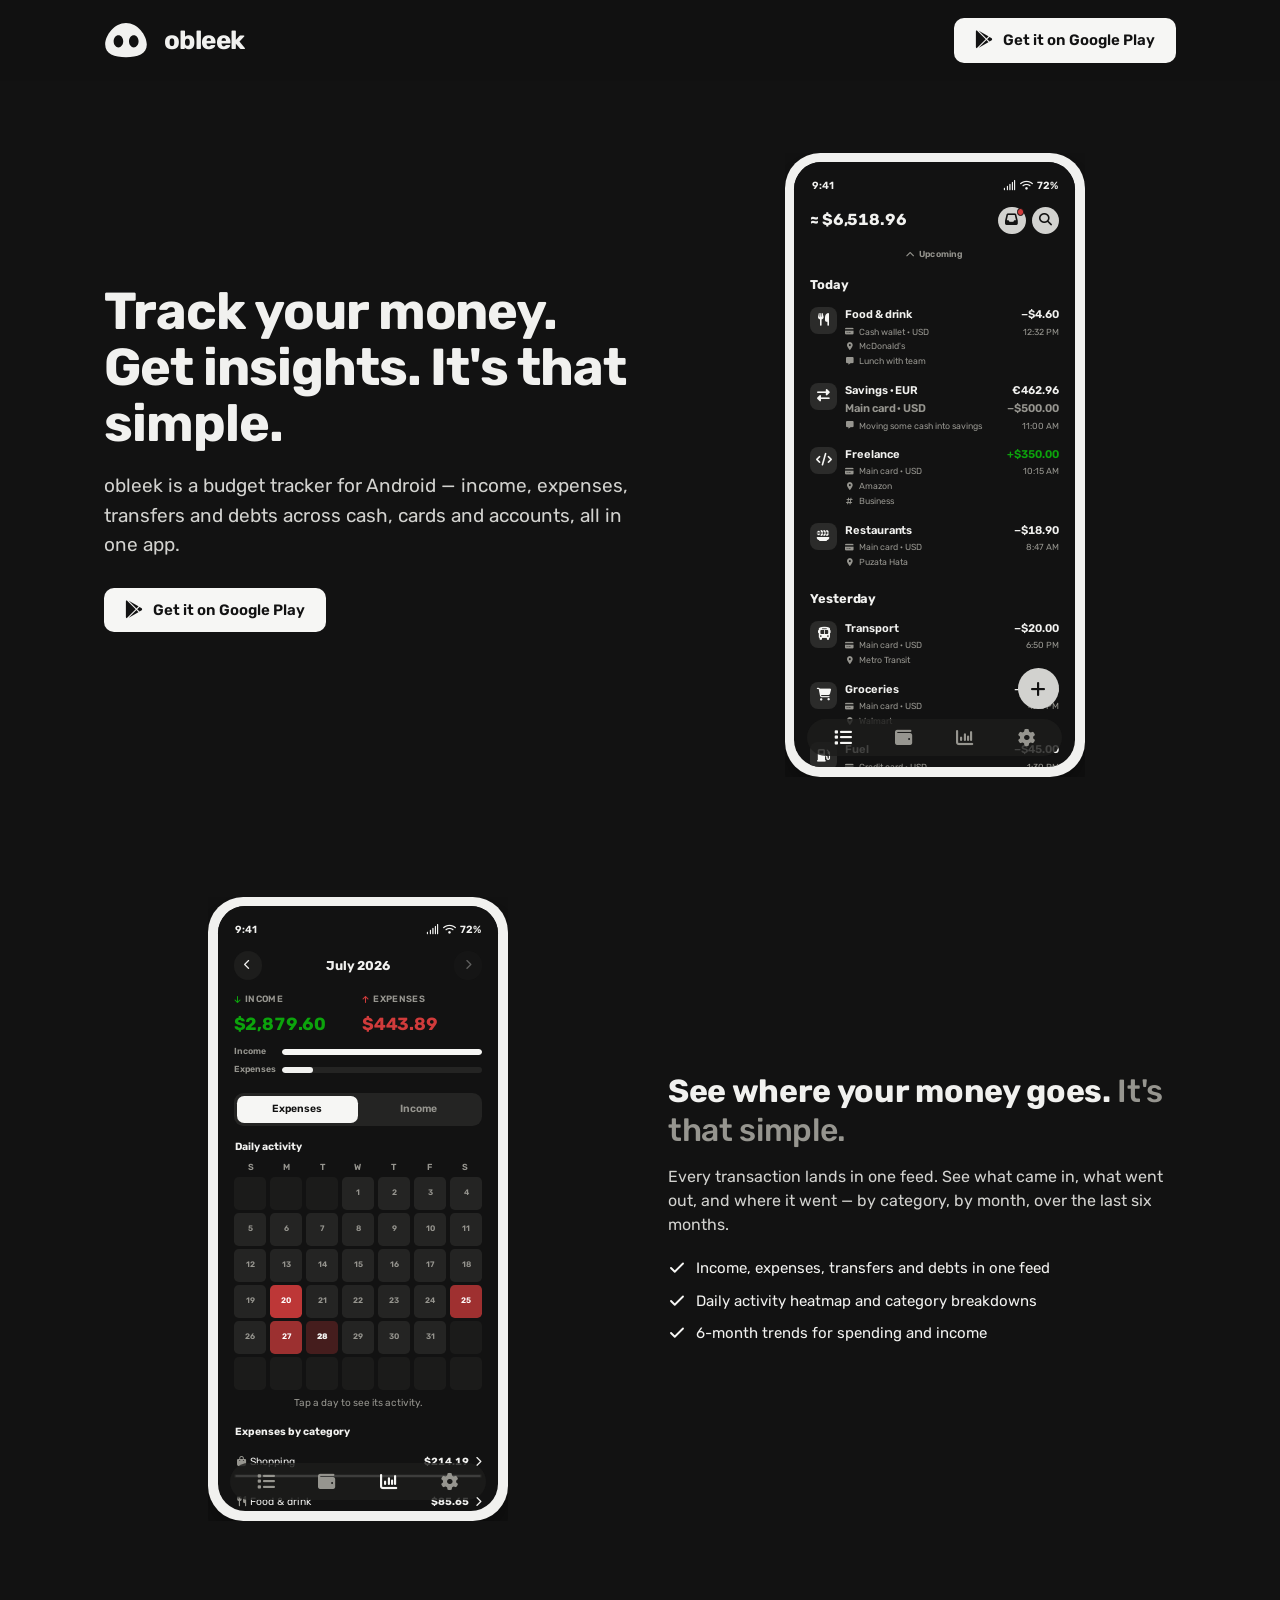
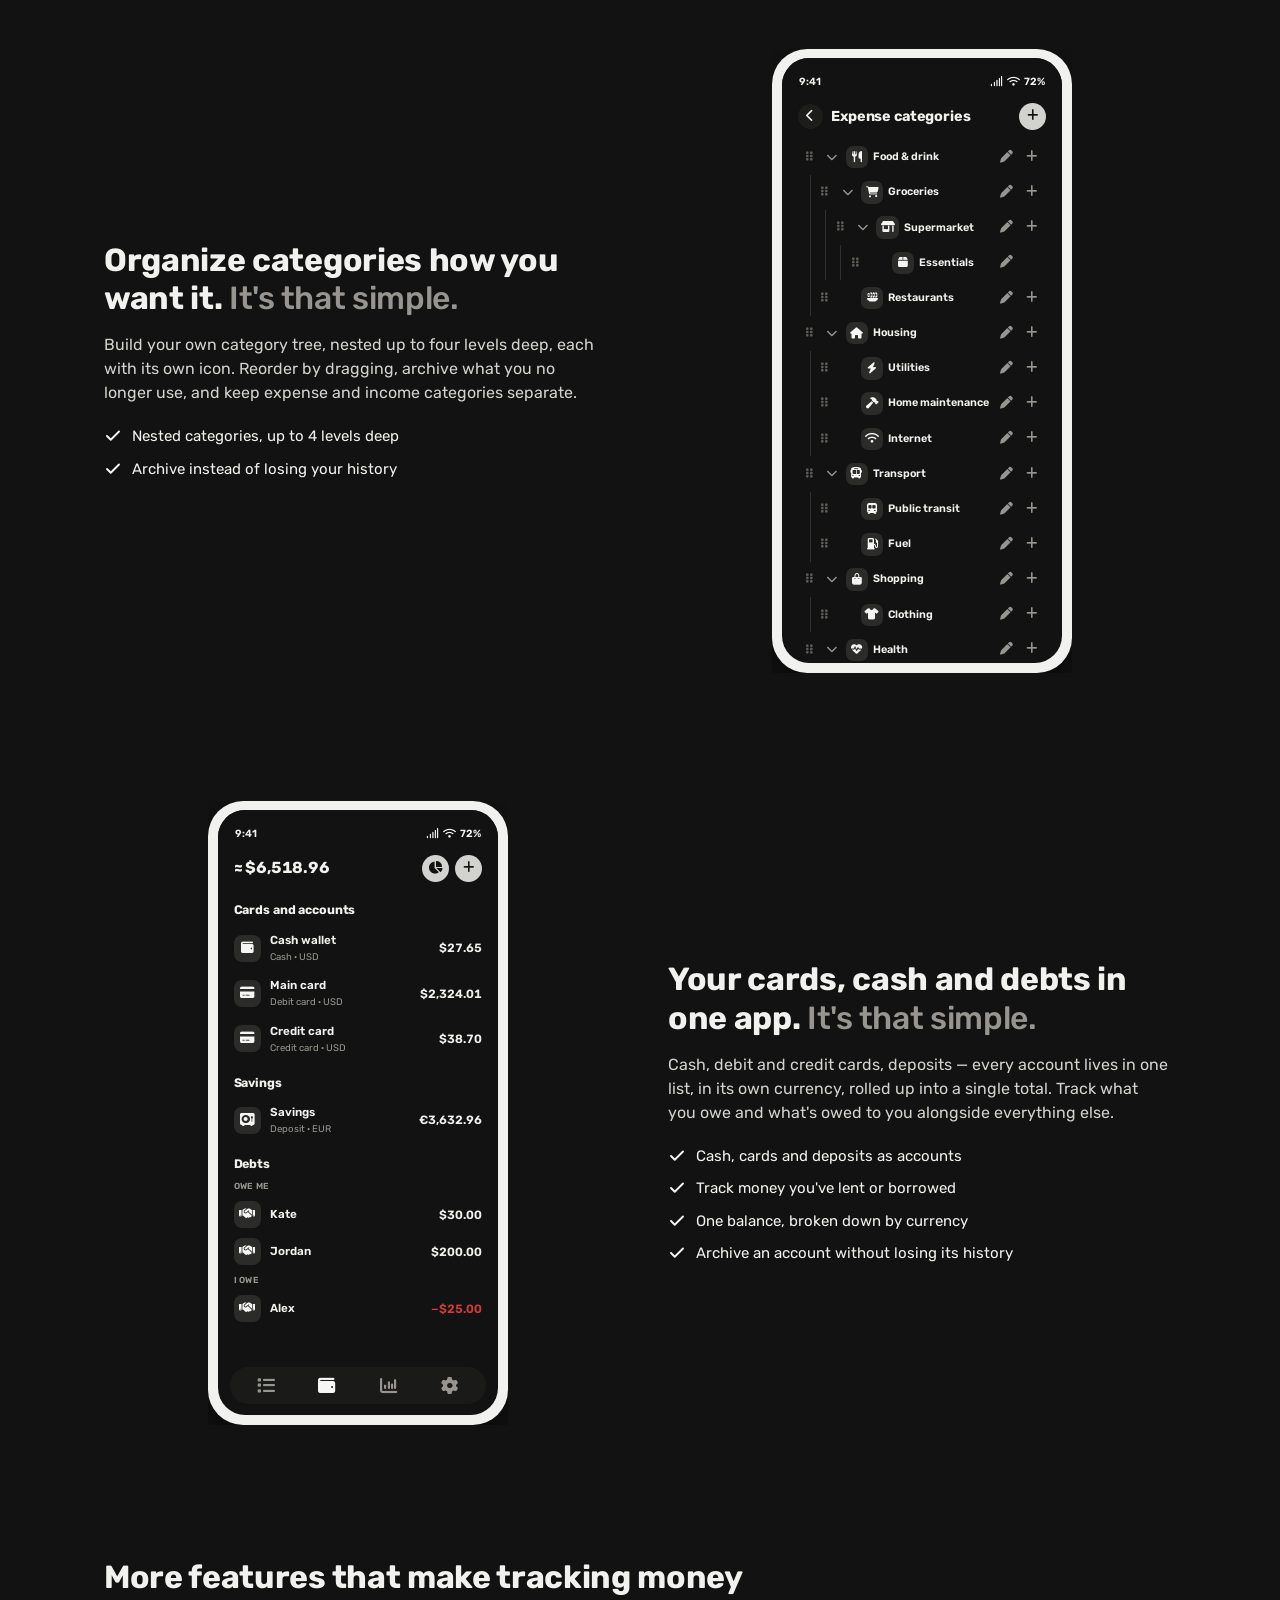
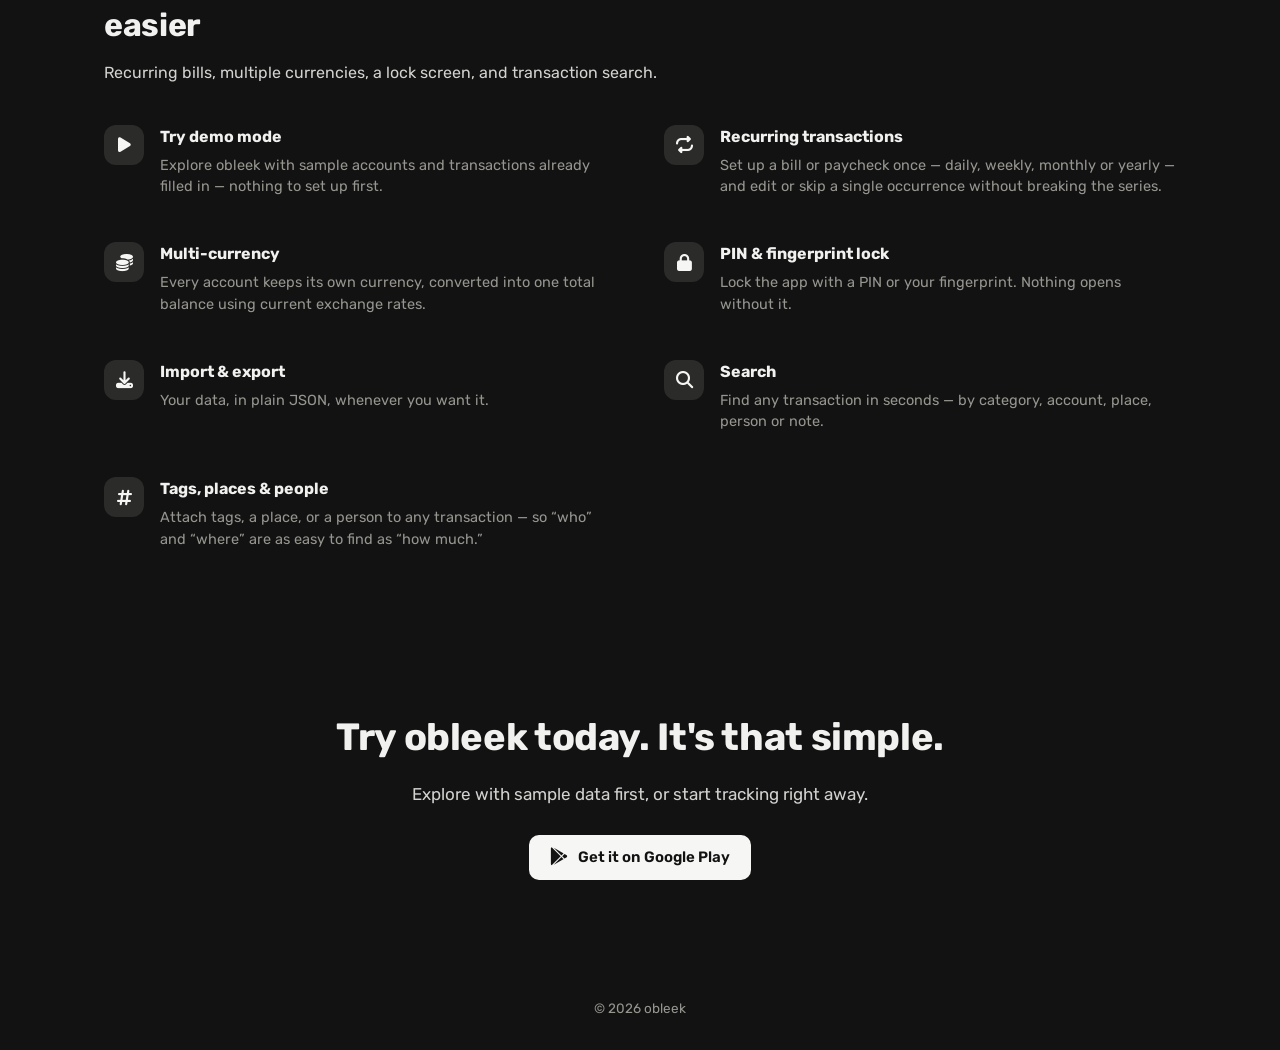
==== commit 021ba79f: "Add inbox button to transactions screen and fix favicon alignment" ====
--- a/index.html
+++ b/index.html
@@ -100,6 +100,7 @@
                 <div class="screen-head">
                   <button type="button" class="header-balance-btn tabular">≈ $6,518.96</button>
                   <div class="screen-head-actions">
+                    <button class="icon-btn capture-btn" aria-hidden="true"><i class="fa-solid fa-inbox"></i><span class="capture-dot" aria-hidden="true"></span></button>
                     <button class="icon-btn" aria-hidden="true"><i class="fa-solid fa-magnifying-glass"></i></button>
                   </div>
                 </div>
--- a/assets/css/style.css
+++ b/assets/css/style.css
@@ -143,6 +143,9 @@
   background: var(--accent-strong);
   color: #121212;
 }
+.btn-primary[href*="play.google.com"] {
+  border-radius: 10px;
+}
 .btn-primary:hover { background: #fff; }
 .btn-primary svg,
 .btn-primary i { width: 18px; height: 18px; font-size: 18px; flex: 0 0 auto; }
--- a/assets/css/app-mock.css
+++ b/assets/css/app-mock.css
@@ -92,6 +92,18 @@
     display: flex;
     align-items: center;
     justify-content: center;
+    position: relative;
+  }
+
+.capture-dot {
+    position: absolute;
+    top: 2px;
+    right: 2px;
+    width: 9px;
+    height: 9px;
+    border-radius: 50%;
+    background: #d03b3b;
+    border: 1.5px solid var(--paper);
   }
 
 .tabbar {
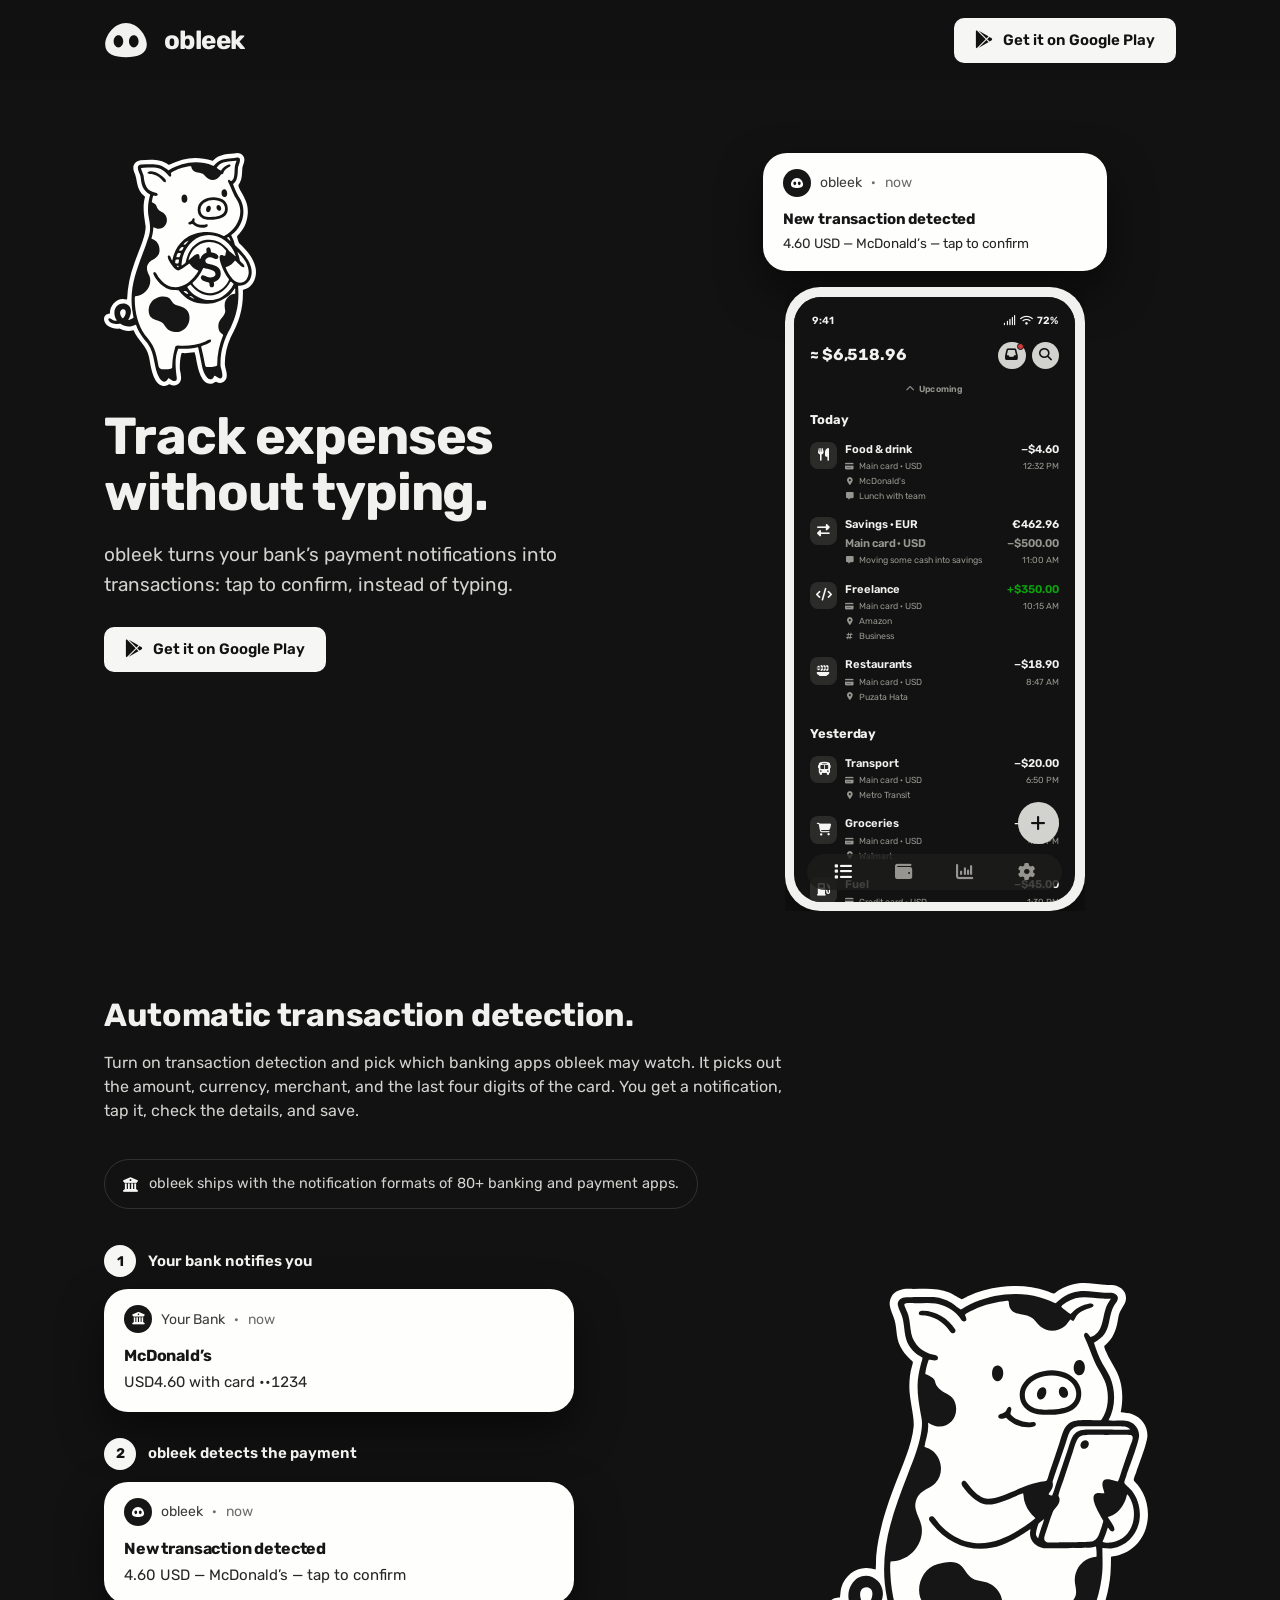
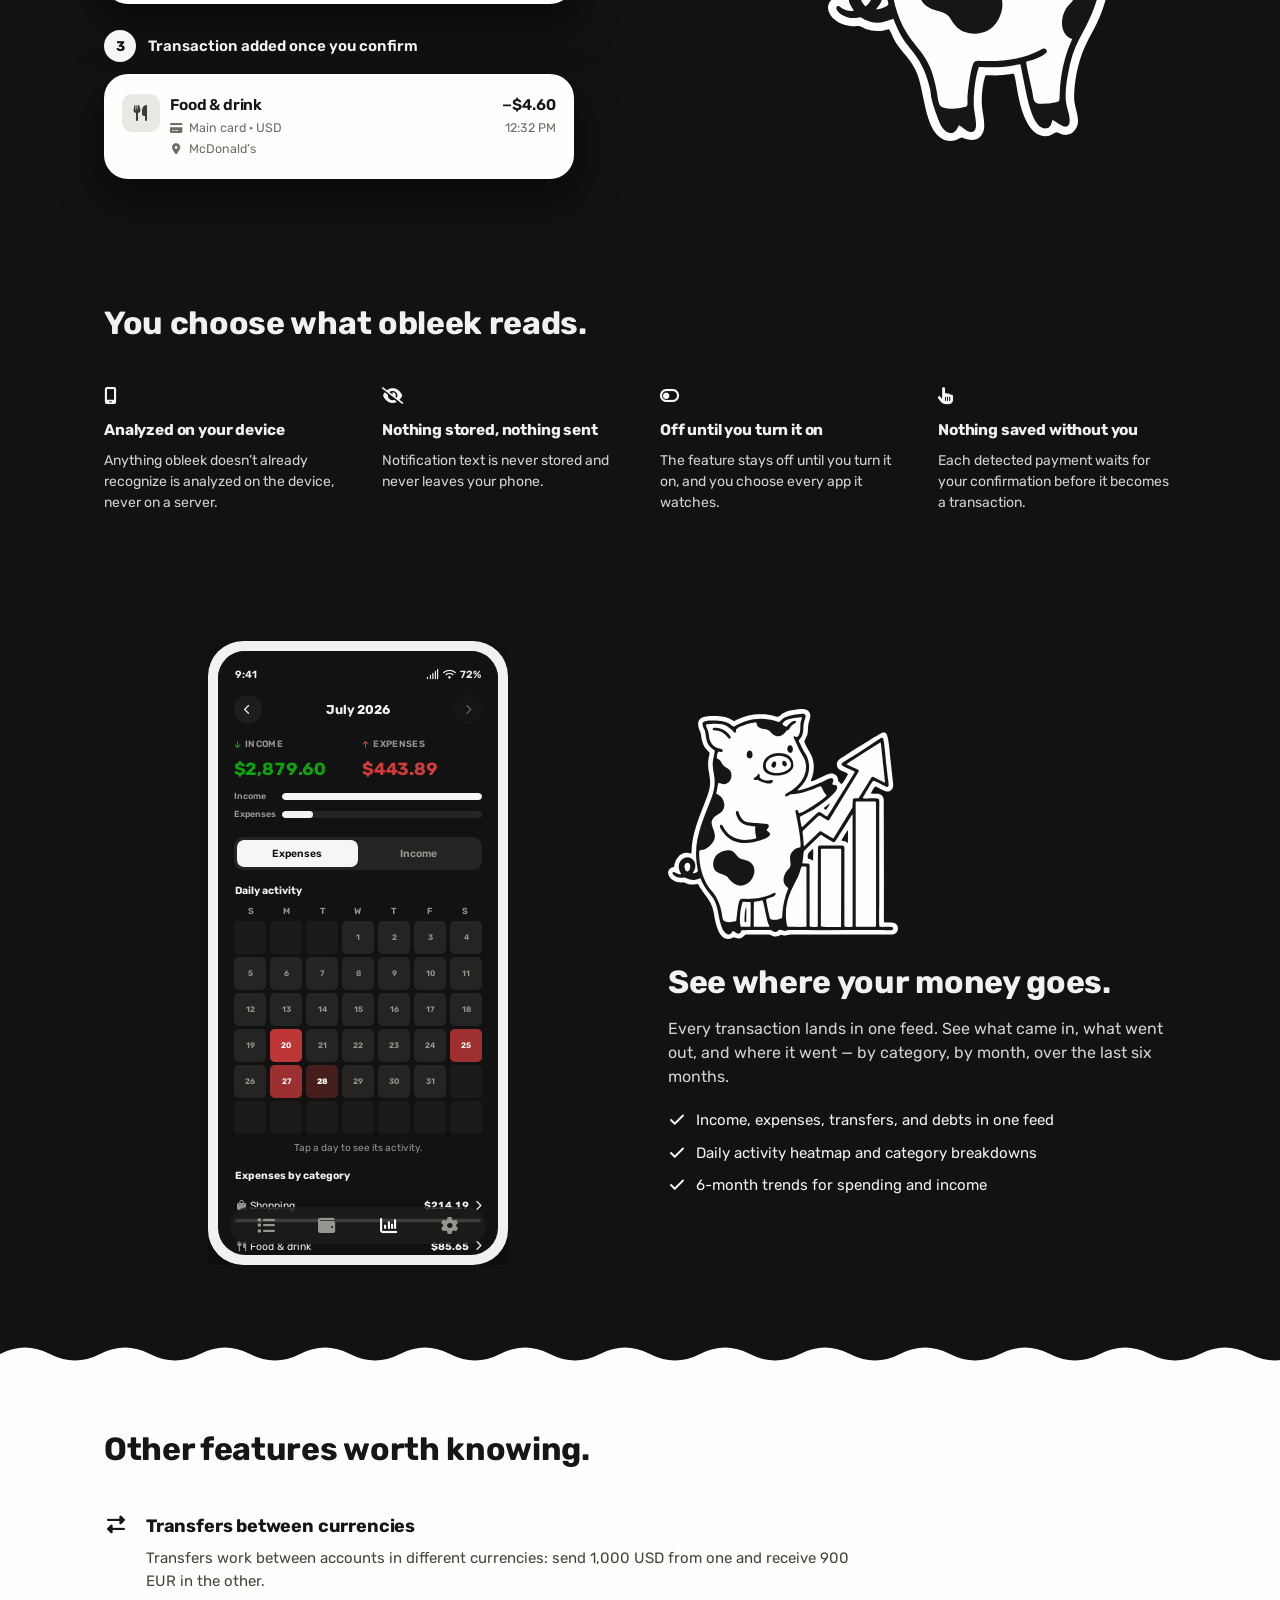
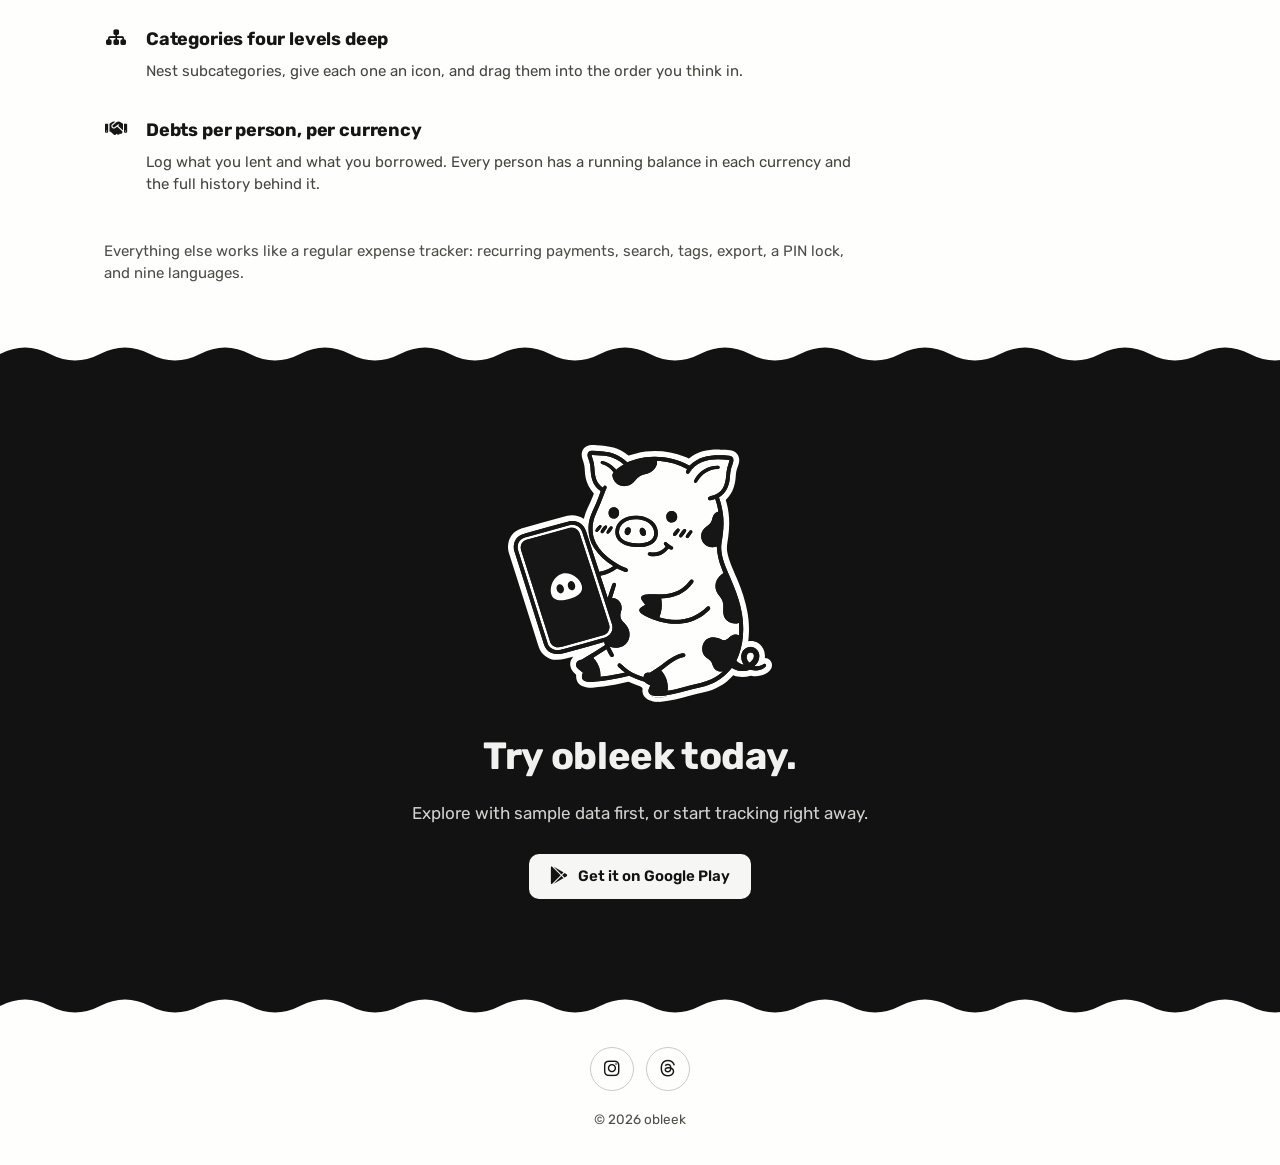
==== commit 3b6695c1: "Rebuild the landing around bank-notification detection" ====
--- a/index.html
+++ b/index.html
@@ -2,8 +2,8 @@
 <html lang="en">
 <head>
 <meta charset="UTF-8" />
-<title>obleek — Expense Tracker</title>
-<meta name="description" content="obleek is a budget tracker for Android. Track income, expenses, cards, cash and debts, organize categories your way, and get insights. It's that simple." />
+<title>obleek — expense tracker that detects your payments</title>
+<meta name="description" content="obleek turns your bank’s payment notifications into transactions: tap to confirm, instead of typing. Expenses, income, transfers, debts — your whole budget in one app." />
 <meta name="viewport" content="width=device-width, initial-scale=1" />
 <meta name="theme-color" content="#121212" />
 <link rel="canonical" href="https://vbrazhnik.github.io/obleek/" />
@@ -30,16 +30,16 @@
 
 <meta property="og:type" content="website" />
 <meta property="og:site_name" content="obleek" />
-<meta property="og:title" content="obleek — Expense Tracker" />
-<meta property="og:description" content="Track income, expenses, cards, cash and debts. Organize categories your way. Get insights. It's that simple." />
+<meta property="og:title" content="obleek — expense tracker that detects your payments" />
+<meta property="og:description" content="obleek turns your bank’s payment notifications into transactions: tap to confirm, instead of typing." />
 <meta property="og:url" content="https://vbrazhnik.github.io/obleek/" />
 <meta property="og:image" content="https://vbrazhnik.github.io/obleek/assets/img/og-image.png" />
 <meta property="og:image:width" content="1200" />
 <meta property="og:image:height" content="630" />
 <meta property="og:locale" content="en_US" />
 <meta name="twitter:card" content="summary_large_image" />
-<meta name="twitter:title" content="obleek — Expense Tracker" />
-<meta name="twitter:description" content="Track income, expenses, cards, cash and debts. It's that simple." />
+<meta name="twitter:title" content="obleek — expense tracker that detects your payments" />
+<meta name="twitter:description" content="Detects payments from your bank notifications. Budget, debts, 160+ currencies." />
 <meta name="twitter:image" content="https://vbrazhnik.github.io/obleek/assets/img/og-image.png" />
 
 <script type="application/ld+json">
@@ -49,7 +49,7 @@
   "name": "obleek",
   "applicationCategory": "FinanceApplication",
   "operatingSystem": "Android",
-  "description": "A budget tracker for Android: track income, expenses, transfers and debts across cash, cards, and accounts, organize your own categories, and see insights.",
+  "description": "obleek turns your bank’s payment notifications into transactions: tap to confirm, instead of typing. Expenses, income, transfers, debts — your whole budget in one app. The feed groups entries by day, and each account’s ledger shows the running balance after every entry.",
   "url": "https://vbrazhnik.github.io/obleek/",
   "installUrl": "https://play.google.com/store/apps/details?id=com.vbrazhnik.obleek"
 }
@@ -80,8 +80,9 @@
   <section class="hero" id="top">
     <div class="wrap">
       <div class="hero-copy">
-        <h1>Track your money. Get insights. It's that simple.</h1>
-        <p class="lede">obleek is a budget tracker for Android — income, expenses, transfers and debts across cash, cards and accounts, all in one app.</p>
+        <img class="hero-mascot" src="assets/img/mascot-coin.svg" alt="" width="1446" height="2221" />
+        <h1>Track expenses without typing.</h1>
+        <p class="lede">obleek turns your bank’s payment notifications into transactions: tap to confirm, instead of typing.</p>
         <div class="hero-ctas">
           <a class="btn btn-primary" href="https://play.google.com/store/apps/details?id=com.vbrazhnik.obleek" rel="noopener">
             <i class="fa-brands fa-google-play" aria-hidden="true"></i>
@@ -91,6 +92,18 @@
       </div>
 
       <div class="hero-visual">
+        <div class="hero-stage">
+        <div class="hero-phone">
+        <div class="notif hero-notif">
+          <div class="notif-head">
+            <span class="notif-icon" aria-hidden="true"><svg viewBox="0 0 512 512" fill="currentColor" aria-hidden="true"><path d="M256 114C351.545 114 429 214.792 429 293.477C429 372.161 351.545 398.941 256 398.941C160.455 398.941 83.0002 372.161 83 293.477C83 214.792 160.455 114 256 114ZM193.09 215.765C171.12 215.765 153.309 238.545 153.309 266.646C153.309 294.748 171.12 317.529 193.09 317.529C215.06 317.529 232.87 294.748 232.87 266.646C232.87 238.545 215.06 215.765 193.09 215.765ZM320.758 215.765C298.788 215.765 280.978 238.545 280.978 266.646C280.978 294.748 298.788 317.529 320.758 317.529C342.728 317.529 360.539 294.748 360.539 266.646C360.539 238.545 342.728 215.765 320.758 215.765Z"/></svg></span>
+            <span class="notif-app">obleek</span>
+            <span class="notif-sep" aria-hidden="true">&#183;</span>
+            <span class="notif-time">now</span>
+          </div>
+          <p class="notif-title">New transaction detected</p>
+          <p class="notif-body">4.60 USD — McDonald’s — tap to confirm</p>
+        </div>
         <div class="phone-frame">
         <div class="phone" aria-hidden="true">
           <div class="phone-inner">
@@ -111,7 +124,7 @@
                 <div class="tx-list">
                   <div class="tx-row">
                     <span class="tx-icon"><i class="fa-solid fa-utensils"></i></span>
-                    <div class="tx-mid"><div class="name">Food &amp; drink</div><div class="tx-detail"><i class="fa-solid fa-credit-card"></i>Cash wallet · USD</div><div class="tx-detail"><i class="fa-solid fa-location-dot"></i>McDonald's</div><div class="tx-detail tx-note"><i class="fa-solid fa-message"></i><span>Lunch with team</span></div></div>
+                    <div class="tx-mid"><div class="name">Food &amp; drink</div><div class="tx-detail"><i class="fa-solid fa-credit-card"></i>Main card · USD</div><div class="tx-detail"><i class="fa-solid fa-location-dot"></i>McDonald's</div><div class="tx-detail tx-note"><i class="fa-solid fa-message"></i><span>Lunch with team</span></div></div>
                     <div class="tx-amt-wrap"><div class="tx-amt tabular">−$4.60</div><div class="tx-time">12:32 PM</div></div>
                   </div>
                   <div class="tx-row">
@@ -173,6 +186,108 @@
           </div>
         </div>
         </div>
+        </div>
+        </div>
+      </div>
+    </div>
+  </section>
+
+  <section class="flow" id="detection">
+    <div class="wrap">
+      <div class="section-head">
+        <h2>Automatic transaction detection.</h2>
+        <p>Turn on transaction detection and pick which banking apps obleek may watch. It picks out the amount, currency, merchant, and the last four digits of the card. You get a notification, tap it, check the details, and save.</p>
+      </div>
+      <p class="flow-note"><i class="fa-solid fa-building-columns" aria-hidden="true"></i>obleek ships with the notification formats of 80+ banking and payment apps.</p>
+
+      <div class="flow-grid">
+        <ol class="flow-steps">
+          <li class="flow-step">
+            <div class="flow-step-head">
+              <span class="flow-step-num" aria-hidden="true">1</span>
+              <span class="flow-step-label">Your bank notifies you</span>
+            </div>
+            <div class="notif">
+              <div class="notif-head">
+                <span class="notif-icon" aria-hidden="true"><i class="fa-solid fa-building-columns"></i></span>
+                <span class="notif-app">Your Bank</span>
+                <span class="notif-sep" aria-hidden="true">&#183;</span>
+                <span class="notif-time">now</span>
+              </div>
+              <p class="notif-title">McDonald’s</p>
+              <p class="notif-body tabular">USD4.60 with card ••1234</p>
+            </div>
+          </li>
+
+          <li class="flow-step">
+            <div class="flow-step-head">
+              <span class="flow-step-num" aria-hidden="true">2</span>
+              <span class="flow-step-label">obleek detects the payment</span>
+            </div>
+            <div class="notif">
+              <div class="notif-head">
+                <span class="notif-icon" aria-hidden="true"><svg viewBox="0 0 512 512" fill="currentColor" aria-hidden="true"><path d="M256 114C351.545 114 429 214.792 429 293.477C429 372.161 351.545 398.941 256 398.941C160.455 398.941 83.0002 372.161 83 293.477C83 214.792 160.455 114 256 114ZM193.09 215.765C171.12 215.765 153.309 238.545 153.309 266.646C153.309 294.748 171.12 317.529 193.09 317.529C215.06 317.529 232.87 294.748 232.87 266.646C232.87 238.545 215.06 215.765 193.09 215.765ZM320.758 215.765C298.788 215.765 280.978 238.545 280.978 266.646C280.978 294.748 298.788 317.529 320.758 317.529C342.728 317.529 360.539 294.748 360.539 266.646C360.539 238.545 342.728 215.765 320.758 215.765Z"/></svg></span>
+                <span class="notif-app">obleek</span>
+                <span class="notif-sep" aria-hidden="true">&#183;</span>
+                <span class="notif-time">now</span>
+              </div>
+              <p class="notif-title">New transaction detected</p>
+              <p class="notif-body">4.60 USD — McDonald’s — tap to confirm</p>
+            </div>
+          </li>
+
+          <li class="flow-step">
+            <div class="flow-step-head">
+              <span class="flow-step-num" aria-hidden="true">3</span>
+              <span class="flow-step-label">Transaction added once you confirm</span>
+            </div>
+            <div class="tx-card">
+              <div class="tx-row">
+                <span class="tx-icon" aria-hidden="true"><i class="fa-solid fa-utensils"></i></span>
+                <div class="tx-mid">
+                  <div class="name">Food &amp; drink</div>
+                  <div class="tx-detail"><i class="fa-solid fa-credit-card" aria-hidden="true"></i>Main card &#183; USD</div>
+                  <div class="tx-detail"><i class="fa-solid fa-location-dot" aria-hidden="true"></i>McDonald’s</div>
+                </div>
+                <div class="tx-amt-wrap"><div class="tx-amt tabular">&minus;$4.60</div><div class="tx-time">12:32 PM</div></div>
+              </div>
+            </div>
+          </li>
+        </ol>
+
+        <div class="flow-mascot">
+          <img src="assets/img/mascot-phone.svg" alt="" width="1495" height="2139" loading="lazy" />
+        </div>
+      </div>
+    </div>
+  </section>
+
+  <section class="trust">
+    <div class="wrap">
+      <div class="section-head">
+        <h2>You choose what obleek reads.</h2>
+      </div>
+      <div class="trust-grid">
+        <div class="trust-card">
+          <div class="trust-card-icon"><i class="fa-solid fa-mobile-screen" aria-hidden="true"></i></div>
+          <h3>Analyzed on your device</h3>
+          <p>Anything obleek doesn’t already recognize is analyzed on the device, never on a server.</p>
+        </div>
+        <div class="trust-card">
+          <div class="trust-card-icon"><i class="fa-solid fa-eye-slash" aria-hidden="true"></i></div>
+          <h3>Nothing stored, nothing sent</h3>
+          <p>Notification text is never stored and never leaves your phone.</p>
+        </div>
+        <div class="trust-card">
+          <div class="trust-card-icon"><i class="fa-solid fa-toggle-off" aria-hidden="true"></i></div>
+          <h3>Off until you turn it on</h3>
+          <p>The feature stays off until you turn it on, and you choose every app it watches.</p>
+        </div>
+        <div class="trust-card">
+          <div class="trust-card-icon"><i class="fa-solid fa-hand-pointer" aria-hidden="true"></i></div>
+          <h3>Nothing saved without you</h3>
+          <p>Each detected payment waits for your confirmation before it becomes a transaction.</p>
+        </div>
       </div>
     </div>
   </section>
@@ -182,10 +297,11 @@
   <section class="feature reverse">
     <div class="wrap">
       <div class="feature-copy">
-        <h2>See where your money goes. <span class="simple">It's that simple.</span></h2>
+        <img class="feature-mascot" src="assets/img/mascot-chart.svg" alt="" width="2166" height="2166" loading="lazy" />
+        <h2>See where your money goes.</h2>
         <p>Every transaction lands in one feed. See what came in, what went out, and where it went — by category, by month, over the last six months.</p>
         <ul class="feature-list">
-          <li><svg viewBox="0 0 24 24" fill="none" stroke="currentColor" stroke-width="2.5" stroke-linecap="round" stroke-linejoin="round"><path d="M20 6L9 17l-5-5"/></svg>Income, expenses, transfers and debts in one feed</li>
+          <li><svg viewBox="0 0 24 24" fill="none" stroke="currentColor" stroke-width="2.5" stroke-linecap="round" stroke-linejoin="round"><path d="M20 6L9 17l-5-5"/></svg>Income, expenses, transfers, and debts in one feed</li>
           <li><svg viewBox="0 0 24 24" fill="none" stroke="currentColor" stroke-width="2.5" stroke-linecap="round" stroke-linejoin="round"><path d="M20 6L9 17l-5-5"/></svg>Daily activity heatmap and category breakdowns</li>
           <li><svg viewBox="0 0 24 24" fill="none" stroke="currentColor" stroke-width="2.5" stroke-linecap="round" stroke-linejoin="round"><path d="M20 6L9 17l-5-5"/></svg>6-month trends for spending and income</li>
         </ul>
@@ -249,7 +365,7 @@
 
             <div data-kind-section="expense">
               <div class="section-title">Expenses by category</div>
-              <div data-dash-category-list=""><div class="cat-row drillable" data-cat-drill="Shopping"><div class="cat-head"><span class="name"><span class="cat-icon"><i class="fa-solid fa-bag-shopping"></i></span>Shopping</span><span class="cat-right"><span class="nums tabular"><b>$214.19</b></span><i class="fa-solid fa-chevron-right"></i></span></div><div class="cat-track"><span style="width:100%"></span></div></div><div class="cat-row drillable" data-cat-drill="Food &amp; drink"><div class="cat-head"><span class="name"><span class="cat-icon"><i class="fa-solid fa-utensils"></i></span>Food &amp; drink</span><span class="cat-right"><span class="nums tabular"><b>$85.65</b></span><i class="fa-solid fa-chevron-right"></i></span></div><div class="cat-track"><span style="width:39.9878612446893%"></span></div></div><div class="cat-row drillable" data-cat-drill="Transport"><div class="cat-head"><span class="name"><span class="cat-icon"><i class="fa-solid fa-bus"></i></span>Transport</span><span class="cat-right"><span class="nums tabular"><b>$67.75</b></span><i class="fa-solid fa-chevron-right"></i></span></div><div class="cat-track"><span style="width:31.63079508847285%"></span></div></div><div class="cat-row drillable" data-cat-drill="Housing"><div class="cat-head"><span class="name"><span class="cat-icon"><i class="fa-solid fa-house"></i></span>Housing</span><span class="cat-right"><span class="nums tabular"><b>$41.30</b></span><i class="fa-solid fa-chevron-right"></i></span></div><div class="cat-track"><span style="width:19.281945935851347%"></span></div></div><div class="cat-row"><div class="cat-head"><span class="name"><span class="cat-icon"><i class="fa-solid fa-gift"></i></span>Gifts</span><span class="cat-right"><span class="nums tabular"><b>$35.00</b></span></span></div><div class="cat-track"><span style="width:16.340632149026565%"></span></div></div><div class="cat-row drillable" data-cat-drill="Health"><div class="cat-head"><span class="name"><span class="cat-icon"><i class="fa-solid fa-heart-pulse"></i></span>Health</span><span class="cat-right"><span class="nums tabular"><b>$0.00</b></span><i class="fa-solid fa-chevron-right"></i></span></div><div class="cat-track"><span style="width:0%"></span></div></div><div class="cat-row"><div class="cat-head"><span class="name"><span class="cat-icon"><i class="fa-solid fa-shield"></i></span>Insurance</span><span class="cat-right"><span class="nums tabular"><b>$0.00</b></span></span></div><div class="cat-track"><span style="width:0%"></span></div></div><div class="cat-row drillable" data-cat-drill="Entertainment"><div class="cat-head"><span class="name"><span class="cat-icon"><i class="fa-solid fa-film"></i></span>Entertainment</span><span class="cat-right"><span class="nums tabular"><b>$0.00</b></span><i class="fa-solid fa-chevron-right"></i></span></div><div class="cat-track"><span style="width:0%"></span></div></div><div class="cat-row"><div class="cat-head"><span class="name"><span class="cat-icon"><i class="fa-solid fa-spa"></i></span>Personal care</span><span class="cat-right"><span class="nums tabular"><b>$0.00</b></span></span></div><div class="cat-track"><span style="width:0%"></span></div></div><div class="cat-row"><div class="cat-head"><span class="name"><span class="cat-icon"><i class="fa-solid fa-graduation-cap"></i></span>Education</span><span class="cat-right"><span class="nums tabular"><b>$0.00</b></span></span></div><div class="cat-track"><span style="width:0%"></span></div></div><div class="cat-row"><div class="cat-head"><span class="name"><span class="cat-icon"><i class="fa-solid fa-suitcase-rolling"></i></span>Travel</span><span class="cat-right"><span class="nums tabular"><b>$0.00</b></span></span></div><div class="cat-track"><span style="width:0%"></span></div></div><div class="cat-row drillable" data-cat-drill="Family"><div class="cat-head"><span class="name"><span class="cat-icon"><i class="fa-solid fa-users"></i></span>Family</span><span class="cat-right"><span class="nums tabular"><b>$0.00</b></span><i class="fa-solid fa-chevron-right"></i></span></div><div class="cat-track"><span style="width:0%"></span></div></div><div class="cat-row"><div class="cat-head"><span class="name"><span class="cat-icon"><i class="fa-solid fa-paw"></i></span>Pets</span><span class="cat-right"><span class="nums tabular"><b>$0.00</b></span></span></div><div class="cat-track"><span style="width:0%"></span></div></div><div class="cat-row"><div class="cat-head"><span class="name"><span class="cat-icon"><i class="fa-solid fa-heart"></i></span>Donations</span><span class="cat-right"><span class="nums tabular"><b>$0.00</b></span></span></div><div class="cat-track"><span style="width:0%"></span></div></div><div class="cat-row"><div class="cat-head"><span class="name"><span class="cat-icon"><i class="fa-solid fa-tag"></i></span>Other expense</span><span class="cat-right"><span class="nums tabular"><b>$0.00</b></span></span></div><div class="cat-track"><span style="width:0%"></span></div></div></div>
+              <div data-dash-category-list=""><div class="cat-row drillable" data-cat-drill="Shopping"><div class="cat-head"><span class="name"><span class="cat-icon"><i class="fa-solid fa-bag-shopping"></i></span>Shopping</span><span class="cat-right"><span class="nums tabular"><b>$214.19</b></span><i class="fa-solid fa-chevron-right"></i></span></div><div class="cat-track"><span style="width:100%"></span></div></div><div class="cat-row drillable" data-cat-drill="Food &amp; drink"><div class="cat-head"><span class="name"><span class="cat-icon"><i class="fa-solid fa-utensils"></i></span>Food &amp; drink</span><span class="cat-right"><span class="nums tabular"><b>$85.65</b></span><i class="fa-solid fa-chevron-right"></i></span></div><div class="cat-track"><span style="width:39.9878612446893%"></span></div></div><div class="cat-row drillable" data-cat-drill="Transport"><div class="cat-head"><span class="name"><span class="cat-icon"><i class="fa-solid fa-bus"></i></span>Transport</span><span class="cat-right"><span class="nums tabular"><b>$67.75</b></span><i class="fa-solid fa-chevron-right"></i></span></div><div class="cat-track"><span style="width:31.63079508847285%"></span></div></div><div class="cat-row drillable" data-cat-drill="Housing"><div class="cat-head"><span class="name"><span class="cat-icon"><i class="fa-solid fa-house"></i></span>Housing</span><span class="cat-right"><span class="nums tabular"><b>$41.30</b></span><i class="fa-solid fa-chevron-right"></i></span></div><div class="cat-track"><span style="width:19.281945935851347%"></span></div></div><div class="cat-row"><div class="cat-head"><span class="name"><span class="cat-icon"><i class="fa-solid fa-gift"></i></span>Gifts</span><span class="cat-right"><span class="nums tabular"><b>$35.00</b></span></span></div><div class="cat-track"><span style="width:16.340632149026565%"></span></div></div><div class="cat-row drillable" data-cat-drill="Health"><div class="cat-head"><span class="name"><span class="cat-icon"><i class="fa-solid fa-heart-pulse"></i></span>Health</span><span class="cat-right"><span class="nums tabular"><b>$0.00</b></span><i class="fa-solid fa-chevron-right"></i></span></div><div class="cat-track"><span style="width:0%"></span></div></div><div class="cat-row"><div class="cat-head"><span class="name"><span class="cat-icon"><i class="fa-solid fa-shield"></i></span>Insurance</span><span class="cat-right"><span class="nums tabular"><b>$0.00</b></span></span></div><div class="cat-track"><span style="width:0%"></span></div></div><div class="cat-row drillable" data-cat-drill="Entertainment"><div class="cat-head"><span class="name"><span class="cat-icon"><i class="fa-solid fa-film"></i></span>Entertainment</span><span class="cat-right"><span class="nums tabular"><b>$0.00</b></span><i class="fa-solid fa-chevron-right"></i></span></div><div class="cat-track"><span style="width:0%"></span></div></div><div class="cat-row"><div class="cat-head"><span class="name"><span class="cat-icon"><i class="fa-solid fa-spa"></i></span>Personal care</span><span class="cat-right"><span class="nums tabular"><b>$0.00</b></span></span></div><div class="cat-track"><span style="width:0%"></span></div></div><div class="cat-row"><div class="cat-head"><span class="name"><span class="cat-icon"><i class="fa-solid fa-graduation-cap"></i></span>Education</span><span class="cat-right"><span class="nums tabular"><b>$0.00</b></span></span></div><div class="cat-track"><span style="width:0%"></span></div></div><div class="cat-row"><div class="cat-head"><span class="name"><span class="cat-icon"><i class="fa-solid fa-suitcase-rolling"></i></span>Travel</span><span class="cat-right"><span class="nums tabular"><b>$0.00</b></span></span></div><div class="cat-track"><span style="width:0%"></span></div></div><div class="cat-row drillable" data-cat-drill="Family"><div class="cat-head"><span class="name"><span class="cat-icon"><i class="fa-solid fa-users"></i></span>Family</span><span class="cat-right"><span class="nums tabular"><b>$0.00</b></span><i class="fa-solid fa-chevron-right"></i></span></div><div class="cat-track"><span style="width:0%"></span></div></div><div class="cat-row"><div class="cat-head"><span class="name"><span class="cat-icon"><i class="fa-solid fa-paw"></i></span>Pets</span><span class="cat-right"><span class="nums tabular"><b>$0.00</b></span></span></div><div class="cat-track"><span style="width:0%"></span></div></div><div class="cat-row"><div class="cat-head"><span class="name"><span class="cat-icon"><i class="fa-solid fa-heart"></i></span>Donations</span><span class="cat-right"><span class="nums tabular"><b>$0.00</b></span></span></div><div class="cat-track"><span style="width:0%"></span></div></div><div class="cat-row"><div class="cat-head"><span class="name"><span class="cat-icon"><i class="fa-solid fa-tag"></i></span>Other</span><span class="cat-right"><span class="nums tabular"><b>$0.00</b></span></span></div><div class="cat-track"><span style="width:0%"></span></div></div></div>
             </div>
 
             
@@ -276,160 +392,58 @@
     </div>
   </section>
 
-  <section class="feature">
-    <div class="wrap">
-      <div class="feature-copy">
-        <h2>Organize categories how you want it. <span class="simple">It's that simple.</span></h2>
-        <p>Build your own category tree, nested up to four levels deep, each with its own icon. Reorder by dragging, archive what you no longer use, and keep expense and income categories separate.</p>
-        <ul class="feature-list">
-          <li><svg viewBox="0 0 24 24" fill="none" stroke="currentColor" stroke-width="2.5" stroke-linecap="round" stroke-linejoin="round"><path d="M20 6L9 17l-5-5"/></svg>Nested categories, up to 4 levels deep</li>
-          <li><svg viewBox="0 0 24 24" fill="none" stroke="currentColor" stroke-width="2.5" stroke-linecap="round" stroke-linejoin="round"><path d="M20 6L9 17l-5-5"/></svg>Archive instead of losing your history</li>
-        </ul>
-      </div>
-      <div class="feature-visual">
-        <div class="phone-frame">
-        <div class="phone" aria-hidden="true">
-          <div class="phone-inner">
-            <div class="statusbar"><span>9:41</span><span><i class="fa-solid fa-signal"></i>&nbsp;&nbsp;<i class="fa-solid fa-wifi"></i>&nbsp;&nbsp;72%</span></div>
-            <div class="screens">
-              <section class="screen active">
-                <div class="sub-header"><span class="back-btn"><i class="fa-solid fa-chevron-left"></i></span><h2>Expense categories</h2><span class="icon-btn"><i class="fa-solid fa-plus"></i></span></div>
-<div class="cat-tree" data-cat-list="expense"><div class="cat-tree-row" data-depth="1" data-archived="false"><span class="drag-handle"><i class="fa-solid fa-grip-vertical"></i></span><button class="tree-chevron" data-toggle=""><i class="fa-solid fa-chevron-down"></i></button><span class="tree-icon" data-icon="utensils"><i class="fa-solid fa-utensils"></i></span><span class="tree-name">Food &amp; drink</span><div class="tree-actions"><button class="tree-action" aria-label="Edit"><i class="fa-solid fa-pen"></i></button><button class="tree-action" aria-label="Add category"><i class="fa-solid fa-plus"></i></button></div></div><div class="cat-children"><div class="cat-tree-row" data-depth="2" data-archived="false"><span class="drag-handle"><i class="fa-solid fa-grip-vertical"></i></span><button class="tree-chevron" data-toggle=""><i class="fa-solid fa-chevron-down"></i></button><span class="tree-icon" data-icon="cart"><i class="fa-solid fa-cart-shopping"></i></span><span class="tree-name">Groceries</span><div class="tree-actions"><button class="tree-action" aria-label="Edit"><i class="fa-solid fa-pen"></i></button><button class="tree-action" aria-label="Add category"><i class="fa-solid fa-plus"></i></button></div></div><div class="cat-children"><div class="cat-tree-row" data-depth="3" data-archived="false"><span class="drag-handle"><i class="fa-solid fa-grip-vertical"></i></span><button class="tree-chevron" data-toggle=""><i class="fa-solid fa-chevron-down"></i></button><span class="tree-icon" data-icon="storefront"><i class="fa-solid fa-shop"></i></span><span class="tree-name">Supermarket</span><div class="tree-actions"><button class="tree-action" aria-label="Edit"><i class="fa-solid fa-pen"></i></button><button class="tree-action" aria-label="Add category"><i class="fa-solid fa-plus"></i></button></div></div><div class="cat-children"><div class="cat-tree-row" data-depth="4" data-archived="false"><span class="drag-handle"><i class="fa-solid fa-grip-vertical"></i></span><span class="tree-spacer"></span><span class="tree-icon" data-icon="box"><i class="fa-solid fa-box"></i></span><span class="tree-name">Essentials</span><div class="tree-actions"><button class="tree-action" aria-label="Edit"><i class="fa-solid fa-pen"></i></button><span class="tree-action-spacer"></span></div></div></div></div><div class="cat-tree-row" data-depth="2" data-archived="false"><span class="drag-handle"><i class="fa-solid fa-grip-vertical"></i></span><span class="tree-spacer"></span><span class="tree-icon" data-icon="dining"><i class="fa-solid fa-plate-wheat"></i></span><span class="tree-name">Restaurants</span><div class="tree-actions"><button class="tree-action" aria-label="Edit"><i class="fa-solid fa-pen"></i></button><button class="tree-action" aria-label="Add category"><i class="fa-solid fa-plus"></i></button></div></div></div><div class="cat-tree-row" data-depth="1" data-archived="false"><span class="drag-handle"><i class="fa-solid fa-grip-vertical"></i></span><button class="tree-chevron" data-toggle=""><i class="fa-solid fa-chevron-down"></i></button><span class="tree-icon" data-icon="home"><i class="fa-solid fa-house"></i></span><span class="tree-name">Housing</span><div class="tree-actions"><button class="tree-action" aria-label="Edit"><i class="fa-solid fa-pen"></i></button><button class="tree-action" aria-label="Add category"><i class="fa-solid fa-plus"></i></button></div></div><div class="cat-children"><div class="cat-tree-row" data-depth="2" data-archived="false"><span class="drag-handle"><i class="fa-solid fa-grip-vertical"></i></span><span class="tree-spacer"></span><span class="tree-icon" data-icon="bolt"><i class="fa-solid fa-bolt"></i></span><span class="tree-name">Utilities</span><div class="tree-actions"><button class="tree-action" aria-label="Edit"><i class="fa-solid fa-pen"></i></button><button class="tree-action" aria-label="Add category"><i class="fa-solid fa-plus"></i></button></div></div><div class="cat-tree-row" data-depth="2" data-archived="false"><span class="drag-handle"><i class="fa-solid fa-grip-vertical"></i></span><span class="tree-spacer"></span><span class="tree-icon" data-icon="hammer"><i class="fa-solid fa-hammer"></i></span><span class="tree-name">Home maintenance</span><div class="tree-actions"><button class="tree-action" aria-label="Edit"><i class="fa-solid fa-pen"></i></button><button class="tree-action" aria-label="Add category"><i class="fa-solid fa-plus"></i></button></div></div><div class="cat-tree-row" data-depth="2" data-archived="false"><span class="drag-handle"><i class="fa-solid fa-grip-vertical"></i></span><span class="tree-spacer"></span><span class="tree-icon" data-icon="wifi"><i class="fa-solid fa-wifi"></i></span><span class="tree-name">Internet</span><div class="tree-actions"><button class="tree-action" aria-label="Edit"><i class="fa-solid fa-pen"></i></button><button class="tree-action" aria-label="Add category"><i class="fa-solid fa-plus"></i></button></div></div></div><div class="cat-tree-row" data-depth="1" data-archived="false"><span class="drag-handle"><i class="fa-solid fa-grip-vertical"></i></span><button class="tree-chevron" data-toggle=""><i class="fa-solid fa-chevron-down"></i></button><span class="tree-icon" data-icon="bus"><i class="fa-solid fa-bus"></i></span><span class="tree-name">Transport</span><div class="tree-actions"><button class="tree-action" aria-label="Edit"><i class="fa-solid fa-pen"></i></button><button class="tree-action" aria-label="Add category"><i class="fa-solid fa-plus"></i></button></div></div><div class="cat-children"><div class="cat-tree-row" data-depth="2" data-archived="false"><span class="drag-handle"><i class="fa-solid fa-grip-vertical"></i></span><span class="tree-spacer"></span><span class="tree-icon" data-icon="train"><i class="fa-solid fa-train-subway"></i></span><span class="tree-name">Public transit</span><div class="tree-actions"><button class="tree-action" aria-label="Edit"><i class="fa-solid fa-pen"></i></button><button class="tree-action" aria-label="Add category"><i class="fa-solid fa-plus"></i></button></div></div><div class="cat-tree-row" data-depth="2" data-archived="false"><span class="drag-handle"><i class="fa-solid fa-grip-vertical"></i></span><span class="tree-spacer"></span><span class="tree-icon" data-icon="fuel"><i class="fa-solid fa-gas-pump"></i></span><span class="tree-name">Fuel</span><div class="tree-actions"><button class="tree-action" aria-label="Edit"><i class="fa-solid fa-pen"></i></button><button class="tree-action" aria-label="Add category"><i class="fa-solid fa-plus"></i></button></div></div></div><div class="cat-tree-row" data-depth="1" data-archived="false"><span class="drag-handle"><i class="fa-solid fa-grip-vertical"></i></span><button class="tree-chevron" data-toggle=""><i class="fa-solid fa-chevron-down"></i></button><span class="tree-icon" data-icon="bag"><i class="fa-solid fa-bag-shopping"></i></span><span class="tree-name">Shopping</span><div class="tree-actions"><button class="tree-action" aria-label="Edit"><i class="fa-solid fa-pen"></i></button><button class="tree-action" aria-label="Add category"><i class="fa-solid fa-plus"></i></button></div></div><div class="cat-children"><div class="cat-tree-row" data-depth="2" data-archived="false"><span class="drag-handle"><i class="fa-solid fa-grip-vertical"></i></span><span class="tree-spacer"></span><span class="tree-icon" data-icon="shirt"><i class="fa-solid fa-shirt"></i></span><span class="tree-name">Clothing</span><div class="tree-actions"><button class="tree-action" aria-label="Edit"><i class="fa-solid fa-pen"></i></button><button class="tree-action" aria-label="Add category"><i class="fa-solid fa-plus"></i></button></div></div></div><div class="cat-tree-row" data-depth="1" data-archived="false"><span class="drag-handle"><i class="fa-solid fa-grip-vertical"></i></span><button class="tree-chevron" data-toggle=""><i class="fa-solid fa-chevron-down"></i></button><span class="tree-icon" data-icon="heart-pulse"><i class="fa-solid fa-heart-pulse"></i></span><span class="tree-name">Health</span><div class="tree-actions"><button class="tree-action" aria-label="Edit"><i class="fa-solid fa-pen"></i></button><button class="tree-action" aria-label="Add category"><i class="fa-solid fa-plus"></i></button></div></div><div class="cat-children"><div class="cat-tree-row" data-depth="2" data-archived="false"><span class="drag-handle"><i class="fa-solid fa-grip-vertical"></i></span><span class="tree-spacer"></span><span class="tree-icon" data-icon="pill"><i class="fa-solid fa-pills"></i></span><span class="tree-name">Pharmacy</span><div class="tree-actions"><button class="tree-action" aria-label="Edit"><i class="fa-solid fa-pen"></i></button><button class="tree-action" aria-label="Add category"><i class="fa-solid fa-plus"></i></button></div></div></div><div class="cat-tree-row" data-depth="1" data-archived="false"><span class="drag-handle"><i class="fa-solid fa-grip-vertical"></i></span><span class="tree-spacer"></span><span class="tree-icon" data-icon="shield"><i class="fa-solid fa-shield"></i></span><span class="tree-name">Insurance</span><div class="tree-actions"><button class="tree-action" aria-label="Edit"><i class="fa-solid fa-pen"></i></button><button class="tree-action" aria-label="Add category"><i class="fa-solid fa-plus"></i></button></div></div><div class="cat-tree-row" data-depth="1" data-archived="false"><span class="drag-handle"><i class="fa-solid fa-grip-vertical"></i></span><button class="tree-chevron" data-toggle=""><i class="fa-solid fa-chevron-down"></i></button><span class="tree-icon" data-icon="film"><i class="fa-solid fa-film"></i></span><span class="tree-name">Entertainment</span><div class="tree-actions"><button class="tree-action" aria-label="Edit"><i class="fa-solid fa-pen"></i></button><button class="tree-action" aria-label="Add category"><i class="fa-solid fa-plus"></i></button></div></div><div class="cat-children"><div class="cat-tree-row" data-depth="2" data-archived="false"><span class="drag-handle"><i class="fa-solid fa-grip-vertical"></i></span><span class="tree-spacer"></span><span class="tree-icon" data-icon="tv"><i class="fa-solid fa-tv"></i></span><span class="tree-name">Subscriptions</span><div class="tree-actions"><button class="tree-action" aria-label="Edit"><i class="fa-solid fa-pen"></i></button><button class="tree-action" aria-label="Add category"><i class="fa-solid fa-plus"></i></button></div></div></div></div>
-                <p class="depth-note">Drag <i class="fa-solid fa-grip-vertical"></i> to reorder. Categories can be nested up to 4 levels deep.</p>
-              </section>
-            </div>
-          </div>
-        </div>
-        </div>
-      </div>
-    </div>
-  </section>
-
-  <section class="feature reverse">
-    <div class="wrap">
-      <div class="feature-copy">
-        <h2>Your cards, cash and debts in one app. <span class="simple">It's that simple.</span></h2>
-        <p>Cash, debit and credit cards, deposits — every account lives in one list, in its own currency, rolled up into a single total. Track what you owe and what's owed to you alongside everything else.</p>
-        <ul class="feature-list">
-          <li><svg viewBox="0 0 24 24" fill="none" stroke="currentColor" stroke-width="2.5" stroke-linecap="round" stroke-linejoin="round"><path d="M20 6L9 17l-5-5"/></svg>Cash, cards and deposits as accounts</li>
-          <li><svg viewBox="0 0 24 24" fill="none" stroke="currentColor" stroke-width="2.5" stroke-linecap="round" stroke-linejoin="round"><path d="M20 6L9 17l-5-5"/></svg>Track money you've lent or borrowed</li>
-          <li><svg viewBox="0 0 24 24" fill="none" stroke="currentColor" stroke-width="2.5" stroke-linecap="round" stroke-linejoin="round"><path d="M20 6L9 17l-5-5"/></svg>One balance, broken down by currency</li>
-          <li><svg viewBox="0 0 24 24" fill="none" stroke="currentColor" stroke-width="2.5" stroke-linecap="round" stroke-linejoin="round"><path d="M20 6L9 17l-5-5"/></svg>Archive an account without losing its history</li>
-        </ul>
-      </div>
-      <div class="feature-visual">
-        <div class="phone-frame">
-        <div class="phone" aria-hidden="true">
-          <div class="phone-inner">
-            <div class="statusbar"><span>9:41</span><span><i class="fa-solid fa-signal"></i>&nbsp;&nbsp;<i class="fa-solid fa-wifi"></i>&nbsp;&nbsp;72%</span></div>
-            <div class="screens">
-              <section class="screen active">
-                <div class="screen-head">
-                  <button type="button" class="header-balance-btn tabular">≈ $6,518.96</button>
-                  <div class="screen-head-actions"><button class="icon-btn"><i class="fa-solid fa-chart-pie"></i></button><button class="icon-btn"><i class="fa-solid fa-plus"></i></button></div>
-                </div>
-                <div class="settings-group-label">Cards and accounts</div>
-                <div class="acct-card">
-                  <div class="acct-row"><div class="acct-icon"><i class="fa-solid fa-wallet"></i></div><div class="acct-mid"><div class="name">Cash wallet</div><div class="meta">Cash · USD</div></div><div class="acct-amt tabular">$27.65</div></div>
-                  <div class="acct-row"><div class="acct-icon"><i class="fa-solid fa-credit-card"></i></div><div class="acct-mid"><div class="name">Main card</div><div class="meta">Debit card · USD</div></div><div class="acct-amt tabular">$2,324.01</div></div>
-                  <div class="acct-row"><div class="acct-icon"><i class="fa-solid fa-credit-card"></i></div><div class="acct-mid"><div class="name">Credit card</div><div class="meta">Credit card · USD</div></div><div class="acct-amt tabular">$38.70</div></div>
-                </div>
-                <div class="settings-group-label">Savings</div>
-                <div class="acct-card">
-                  <div class="acct-row"><div class="acct-icon"><i class="fa-solid fa-vault"></i></div><div class="acct-mid"><div class="name">Savings</div><div class="meta">Deposit · EUR</div></div><div class="acct-amt tabular">€3,632.96</div></div>
-                </div>
-                <div class="settings-group-label">Debts</div>
-                <div class="acct-card debts-card">
-                  <div class="ledger-group">
-                    <div class="ledger-label">Owe me</div>
-                    <div class="ledger-line"><span class="ledger-left"><span class="acct-icon"><i class="fa-solid fa-handshake"></i></span><span class="ledger-person">Kate</span></span><span class="ledger-amt tabular">$30.00</span></div>
-                    <div class="ledger-line"><span class="ledger-left"><span class="acct-icon"><i class="fa-solid fa-handshake"></i></span><span class="ledger-person">Jordan</span></span><span class="ledger-amt tabular">$200.00</span></div>
-                  </div>
-                  <div class="ledger-group owe">
-                    <div class="ledger-label">I owe</div>
-                    <div class="ledger-line"><span class="ledger-left"><span class="acct-icon"><i class="fa-solid fa-handshake"></i></span><span class="ledger-person">Alex</span></span><span class="ledger-amt tabular">−$25.00</span></div>
-                  </div>
-                </div>
-              </section>
-            </div>
-            <nav class="tabbar">
-              <button class="tab"><i class="fa-solid fa-list"></i><span>Transactions</span></button>
-              <button class="tab active"><i class="fa-solid fa-wallet"></i><span>Accounts</span></button>
-              <button class="tab"><i class="fa-solid fa-chart-column"></i><span>Analytics</span></button>
-              <button class="tab"><i class="fa-solid fa-gear"></i><span>Settings</span></button>
-            </nav>
-          </div>
-        </div>
-        </div>
-      </div>
-    </div>
-  </section>
+
 
   </div>
 
   <section class="highlights">
+    <svg class="band-wave" width="100%" height="30" aria-hidden="true" preserveAspectRatio="none">
+      <pattern id="band-scallop-light" width="100" height="30" patternUnits="userSpaceOnUse">
+        <path d="M 0,15 q 25,-13 50,0 q 25,13 50,0 L 100,30 L 0,30 Z" />
+      </pattern>
+      <rect width="100%" height="30" fill="url(#band-scallop-light)" />
+    </svg>
     <div class="wrap">
       <div class="section-head">
-        <h2>More features that make tracking money easier</h2>
-        <p>Recurring bills, multiple currencies, a lock screen, and transaction search.</p>
-      </div>
-      <div class="feature-rows">
-        <div class="feature-row">
-          <div class="feature-row-icon"><i class="fa-solid fa-play" aria-hidden="true"></i></div>
-          <div class="feature-row-mid">
-            <h3>Try demo mode</h3>
-            <p>Explore obleek with sample accounts and transactions already filled in — nothing to set up first.</p>
-          </div>
-        </div>
-        <div class="feature-row">
-          <div class="feature-row-icon"><i class="fa-solid fa-repeat" aria-hidden="true"></i></div>
-          <div class="feature-row-mid">
-            <h3>Recurring transactions</h3>
-            <p>Set up a bill or paycheck once — daily, weekly, monthly or yearly — and edit or skip a single occurrence without breaking the series.</p>
-          </div>
-        </div>
-        <div class="feature-row">
-          <div class="feature-row-icon"><i class="fa-solid fa-coins" aria-hidden="true"></i></div>
-          <div class="feature-row-mid">
-            <h3>Multi-currency</h3>
-            <p>Every account keeps its own currency, converted into one total balance using current exchange rates.</p>
-          </div>
-        </div>
-        <div class="feature-row">
-          <div class="feature-row-icon"><i class="fa-solid fa-lock" aria-hidden="true"></i></div>
-          <div class="feature-row-mid">
-            <h3>PIN &amp; fingerprint lock</h3>
-            <p>Lock the app with a PIN or your fingerprint. Nothing opens without it.</p>
-          </div>
-        </div>
-        <div class="feature-row">
-          <div class="feature-row-icon"><i class="fa-solid fa-download" aria-hidden="true"></i></div>
-          <div class="feature-row-mid">
-            <h3>Import &amp; export</h3>
-            <p>Your data, in plain JSON, whenever you want it.</p>
-          </div>
-        </div>
-        <div class="feature-row">
-          <div class="feature-row-icon"><i class="fa-solid fa-magnifying-glass" aria-hidden="true"></i></div>
-          <div class="feature-row-mid">
-            <h3>Search</h3>
-            <p>Find any transaction in seconds — by category, account, place, person or note.</p>
-          </div>
-        </div>
-        <div class="feature-row">
-          <div class="feature-row-icon"><i class="fa-solid fa-hashtag" aria-hidden="true"></i></div>
-          <div class="feature-row-mid">
-            <h3>Tags, places &amp; people</h3>
-            <p>Attach tags, a place, or a person to any transaction — so “who” and “where” are as easy to find as “how much.”</p>
-          </div>
-        </div>
-      </div>
+        <h2>Other features worth knowing.</h2>
+      </div>
+      <ul class="unique-list">
+        <li class="unique-item">
+          <span class="unique-icon" aria-hidden="true"><i class="fa-solid fa-right-left"></i></span>
+          <div>
+            <h3>Transfers between currencies</h3>
+            <p>Transfers work between accounts in different currencies: send 1,000 USD from one and receive 900 EUR in the other.</p>
+          </div>
+        </li>
+        <li class="unique-item">
+          <span class="unique-icon" aria-hidden="true"><i class="fa-solid fa-sitemap"></i></span>
+          <div>
+            <h3>Categories four levels deep</h3>
+            <p>Nest subcategories, give each one an icon, and drag them into the order you think in.</p>
+          </div>
+        </li>
+        <li class="unique-item">
+          <span class="unique-icon" aria-hidden="true"><i class="fa-solid fa-handshake"></i></span>
+          <div>
+            <h3>Debts per person, per currency</h3>
+            <p>Log what you lent and what you borrowed. Every person has a running balance in each currency and the full history behind it.</p>
+          </div>
+        </li>
+      </ul>
+      <p class="unique-rest">Everything else works like a regular expense tracker: recurring payments, search, tags, export, a PIN lock, and nine languages.</p>
     </div>
   </section>
 
   <section class="final-cta">
-    <div class="wrap">
-      <h2>Try obleek today. <span class="simple">It's that simple.</span></h2>
+    <svg class="band-wave" width="100%" height="30" aria-hidden="true" preserveAspectRatio="none">
+      <pattern id="band-scallop-dark" width="100" height="30" patternUnits="userSpaceOnUse">
+        <path d="M 0,15 q 25,-13 50,0 q 25,13 50,0 L 100,30 L 0,30 Z" />
+      </pattern>
+      <rect width="100%" height="30" fill="url(#band-scallop-dark)" />
+    </svg>
+    <div class="wrap">
+      <img class="cta-mascot" src="assets/img/mascot-app.svg" alt="" width="1883" height="1834" loading="lazy" />
+      <h2>Try obleek today.</h2>
       <p>Explore with sample data first, or start tracking right away.</p>
       <div class="hero-ctas">
         <a class="btn btn-primary" href="https://play.google.com/store/apps/details?id=com.vbrazhnik.obleek" rel="noopener">
@@ -443,7 +457,17 @@
 </main>
 
 <footer class="site-footer">
+  <svg class="band-wave" width="100%" height="30" aria-hidden="true" preserveAspectRatio="none">
+    <pattern id="band-scallop-foot" width="100" height="30" patternUnits="userSpaceOnUse">
+      <path d="M 0,15 q 25,-13 50,0 q 25,13 50,0 L 100,30 L 0,30 Z" />
+    </pattern>
+    <rect width="100%" height="30" fill="url(#band-scallop-foot)" />
+  </svg>
   <div class="wrap">
+    <ul class="social-links">
+      <li><a href="https://www.instagram.com/obleek.app/" rel="me noopener" aria-label="Instagram"><i class="fa-brands fa-instagram" aria-hidden="true"></i></a></li>
+      <li><a href="https://www.threads.com/@obleek.app" rel="me noopener" aria-label="Threads"><i class="fa-brands fa-threads" aria-hidden="true"></i></a></li>
+    </ul>
     <p>© 2026 obleek</p>
   </div>
 </footer>
--- a/assets/css/style.css
+++ b/assets/css/style.css
@@ -114,12 +114,12 @@
 }
 .brand-mark svg { width: 44px; height: 44px; }
 @media (max-width: 480px) {
-  .brand { font-size: 18px; gap: 8px; }
+  .brand { font-size: 18px; gap: 8px; min-height: 44px; }
   .brand-mark, .brand-mark svg { width: 30px; height: 30px; }
-  .site-header .btn { padding: 7px 12px; font-size: 12.5px; gap: 6px; }
+  .site-header .btn { padding: 11px 13px; font-size: 12.5px; gap: 6px; min-height: 44px; }
   .site-header .btn-primary svg,
   .site-header .btn-primary i { width: 14px; height: 14px; font-size: 14px; }
-  .site-header .wrap { gap: 10px; }
+  .site-header .wrap { gap: 10px; padding-top: 12px; padding-bottom: 12px; }
 }
 
 .site-nav {
@@ -157,11 +157,14 @@
   display: grid;
   grid-template-columns: 1.05fr 0.95fr;
   gap: 56px;
-  align-items: center;
+  align-items: start;
 }
 @media (max-width: 880px) {
   .hero .wrap { grid-template-columns: 1fr; }
 }
+.hero .wrap > *,
+.feature .wrap > *,
+.flow-grid > * { min-width: 0; }
 h1 {
   font-size: clamp(34px, 5vw, 52px);
   line-height: 1.08;
@@ -183,7 +186,41 @@
   flex-wrap: wrap;
   margin-bottom: 14px;
 }
+.hero-stage {
+  display: flex;
+  align-items: flex-end;
+  justify-content: center;
+  gap: 8px;
+}
+.hero-phone {
+  display: flex;
+  flex-direction: column;
+  gap: 16px;
+    flex: 0 1 344px;
+  min-width: 0;
+}
+.hero-notif {
+  width: 100%;
+  max-width: 344px;
+  margin: 0 auto;
+  padding: 15px 17px 16px;
+}
+.hero-notif .notif-title { font-size: 15px; }
+.hero-notif .notif-body { font-size: 13.5px; }
+.hero-mascot {
+  width: 152px;
+  margin: 0 0 22px;
+}
+@media (max-width: 880px) {
+    .hero-mascot { width: 130px; margin: 0 auto 18px; }
+  .hero .hero-ctas { justify-content: center; }
+}
+@media (max-width: 420px) {
+  .hero-mascot { width: 106px; }
+}
+
 .phone-frame {
+  isolation: isolate;
   width: 100%;
   max-width: 300px;
   aspect-ratio: 375 / 780;
@@ -212,6 +249,24 @@
 .feature.reverse .wrap { direction: rtl; }
 .feature.reverse .wrap > * { direction: ltr; }
 
+@media (min-width: 881px) {
+  .feature-wide .wrap {
+    grid-template-columns: 1fr;
+    justify-items: center;
+    text-align: center;
+    gap: 36px;
+  }
+    .feature-wide .feature-copy { max-width: 900px; }
+  .feature-wide .feature-copy p { max-width: 620px; margin-left: auto; margin-right: auto; }
+  .feature-wide .feature-list {
+    display: grid;
+    grid-template-columns: repeat(3, minmax(0, 1fr));
+    gap: 14px 28px;
+    text-align: left;
+  }
+  .feature-wide .feature-visual { width: 100%; }
+}
+
 .feature h2 {
   font-size: clamp(24px, 3vw, 32px);
   line-height: 1.2;
@@ -219,7 +274,6 @@
   margin: 0 0 16px;
   font-weight: 700;
 }
-.feature h2 .simple { color: var(--muted); font-weight: 500; }
 .feature-copy p {
   font-size: 16px;
   color: var(--accent);
@@ -240,9 +294,76 @@
   color: var(--accent-strong);
 }
 
+.highlights,
+.site-footer {
+  background: #FEFEFD;
+  color: #161616;
+}
+.final-cta { background: var(--paper); color: var(--ink); }
+.highlights > .band-wave,
+.site-footer > .band-wave { fill: #FEFEFD; }
+.final-cta > .band-wave { fill: var(--paper); }
 .highlights {
-  padding: 64px 0;
-}
+  position: relative;
+  margin-top: 40px;
+  padding: 56px 0 84px;
+}
+.band-wave {
+  position: absolute;
+  left: 0;
+  right: 0;
+  bottom: 100%;
+  width: 100%;
+  height: 30px;
+  display: block;
+    fill: #FEFEFD;
+}
+.highlights .section-head h2 { color: #161616; }
+.unique-list {
+  list-style: none;
+  margin: 0 0 44px;
+  padding: 0;
+  display: flex;
+  flex-direction: column;
+  gap: 34px;
+  max-width: 760px;
+}
+.unique-item {
+  display: flex;
+  gap: 18px;
+}
+.unique-icon {
+  flex: 0 0 auto;
+  width: 24px;
+  color: #161616;
+  font-size: 18px;
+  line-height: 1;
+  align-self: flex-start;
+  padding-top: 3px;
+  text-align: center;
+}
+.unique-item h3 {
+  font-size: 18px;
+  font-weight: 700;
+  letter-spacing: -0.01em;
+  margin: 0 0 7px;
+}
+.unique-item p {
+  font-size: 15px;
+  color: #46463F;
+  margin: 0;
+}
+.unique-rest {
+  font-size: 15px;
+  color: #4E4E48;
+  margin: 0;
+  max-width: 760px;
+}
+@media (max-width: 480px) {
+  .unique-item { gap: 14px; }
+  .unique-item h3 { font-size: 16.5px; }
+}
+
 .section-head {
   max-width: 640px;
   margin: 0 0 40px;
@@ -254,41 +375,13 @@
 }
 .section-head p { color: var(--accent); font-size: 16px; margin: 0; }
 
-.feature-rows {
-  display: grid;
-  grid-template-columns: 1fr 1fr;
-  column-gap: 48px;
-}
-@media (max-width: 720px) {
-  .feature-rows { grid-template-columns: 1fr; }
-}
-.feature-row {
-  display: flex;
-  gap: 16px;
-  padding: 22px 0;
-}
-.feature-row:nth-child(1), .feature-row:nth-child(2) { padding-top: 0; }
-.feature-row-icon {
-  width: 40px; height: 40px;
-  border-radius: 12px;
-  background: var(--accent-soft);
-  color: var(--accent-strong);
-  display: flex; align-items: center; justify-content: center;
-  flex: 0 0 auto;
-  font-size: 17px;
-}
-.feature-row-mid { min-width: 0; }
-.feature-row h3 {
-  font-size: 16px; margin: 0 0 6px;
-  font-weight: 700;
-}
-.feature-row p { font-size: 14.5px; color: var(--muted); margin: 0; }
-
 .final-cta {
-  padding: 72px 0;
+  position: relative;
+    padding: 76px 0 108px;
   text-align: center;
 }
 .final-cta h2 {
+  color: var(--ink);
   font-size: clamp(26px, 4vw, 38px);
   margin: 0 0 16px;
   letter-spacing: -0.01em;
@@ -301,13 +394,249 @@
 .final-cta .hero-ctas { justify-content: center; }
 
 .site-footer {
-  padding: 32px 0;
+  position: relative;
+  padding: 26px 0 36px;
 }
 .site-footer .wrap {
   text-align: center;
 }
 .site-footer p {
-  color: var(--muted);
+  color: #4E4E48;
   font-size: 13.5px;
   margin: 0;
 }
+
+.flow {
+  padding: 24px 0 64px;
+}
+.flow .section-head {
+  max-width: 680px;
+  margin-bottom: 36px;
+}
+.flow-note {
+  display: flex;
+  align-items: center;
+  gap: 11px;
+  margin: 0 0 36px;
+  padding: 13px 18px;
+  border: 1px solid var(--line);
+  border-radius: var(--radius-pill);
+  font-size: 14.5px;
+  color: var(--accent);
+  width: fit-content;
+  max-width: 100%;
+}
+.flow-note i { color: var(--accent-strong); font-size: 15px; flex: 0 0 auto; }
+@media (max-width: 560px) {
+  .flow-note { border-radius: var(--radius-hero); align-items: flex-start; }
+  .flow-note i { margin-top: 3px; }
+}
+
+.flow-grid {
+  display: grid;
+  grid-template-columns: minmax(0, 1fr) minmax(0, 0.58fr);
+  gap: 48px;
+  align-items: center;
+}
+@media (max-width: 880px) {
+  .flow-grid { grid-template-columns: 1fr; gap: 28px; }
+    .flow-steps { justify-self: center; width: 100%; }
+}
+
+.flow-steps {
+  list-style: none;
+  margin: 0; padding: 0;
+  display: flex;
+  flex-direction: column;
+  gap: 26px;
+  max-width: 470px;
+}
+.flow-step { position: relative; }
+.flow-step-head {
+  display: flex;
+  align-items: center;
+  gap: 12px;
+  margin-bottom: 12px;
+}
+.flow-step-num {
+  width: 32px; height: 32px;
+  border-radius: 50%;
+  background: var(--accent-strong);
+  color: var(--paper);
+  display: flex; align-items: center; justify-content: center;
+  font-size: 14px; font-weight: 700;
+  flex: 0 0 auto;
+}
+.flow-step-label {
+  font-size: 15px;
+  font-weight: 600;
+    color: var(--ink);
+}
+
+.notif {
+  background: #FEFEFD;
+  color: #161616;
+  border-radius: 24px;
+  padding: 16px 20px 18px;
+  box-shadow: var(--shadow);
+}
+.notif-head {
+  display: flex;
+  align-items: center;
+  gap: 9px;
+  margin-bottom: 11px;
+}
+.notif-icon {
+  width: 28px; height: 28px;
+  border-radius: 50%;
+  background: #161616;
+  color: #FEFEFD;
+  display: flex; align-items: center; justify-content: center;
+  font-size: 12.5px;
+  flex: 0 0 auto;
+}
+.notif-icon svg { width: 18px; height: 18px; }
+.notif-app { font-size: 14px; color: #3C3C3A; }
+.notif-sep, .notif-time { font-size: 14px; color: #6E6E69; }
+.notif-title {
+  font-size: 16px;
+  font-weight: 700;
+  letter-spacing: -0.01em;
+  margin: 0 0 3px;
+}
+.notif-body {
+  font-size: 15px;
+  color: #262624;
+  margin: 0;
+}
+
+.tx-card {
+  width: 100%;
+  background: #FEFEFD;
+  border-radius: 24px;
+  box-shadow: var(--shadow);
+  padding: 6px 0;
+}
+.tx-card .tx-row { margin: 0; padding: 14px 18px; }
+.tx-card .tx-icon {
+  width: 38px; height: 38px;
+    background: #E8E8E4;
+  color: #3C3C3A;
+}
+.tx-card .tx-mid .name { font-size: 15.5px; color: #161616; }
+.tx-card .tx-detail { font-size: 12.5px; color: #6E6E69; }
+.tx-card .tx-detail i { width: 12.5px; font-size: 11px; }
+.tx-card .tx-amt { font-size: 15.5px; color: #161616; }
+.tx-card .tx-time { font-size: 12.5px; color: #6E6E69; }
+
+.flow-mascot img,
+.hero-mascot,
+.feature-mascot,
+.cta-mascot { height: auto; }
+
+.cta-mascot {
+  width: 100%;
+  max-width: 264px;
+  margin: 0 auto 26px;
+}
+@media (max-width: 880px) {
+  .cta-mascot { max-width: 220px; }
+}
+.flow-mascot img,
+.feature-mascot { width: 100%; }
+
+.flow-mascot {
+  max-width: 320px;
+  margin: 0 auto;
+}
+@media (max-width: 880px) {
+  .flow-mascot { max-width: 210px; }
+}
+
+.trust {
+  padding: 56px 0 64px;
+}
+.trust-grid {
+  display: grid;
+  grid-template-columns: repeat(4, minmax(0, 1fr));
+  column-gap: 40px;
+  row-gap: 36px;
+}
+@media (max-width: 980px) {
+  .trust-grid { grid-template-columns: repeat(2, minmax(0, 1fr)); column-gap: 32px; }
+}
+@media (max-width: 560px) {
+  .trust-grid { grid-template-columns: 1fr; }
+  .trust-card {
+    display: grid;
+    grid-template-columns: 24px minmax(0, 1fr);
+    column-gap: 14px;
+  }
+  .trust-card-icon {
+    grid-column: 1;
+    grid-row: 1 / span 2;
+    margin: 0;
+    padding-top: 1px;
+    text-align: center;
+    font-size: 16px;
+  }
+  .trust-card h3 { grid-column: 2; grid-row: 1; margin: 0 0 5px; }
+  .trust-card p { grid-column: 2; grid-row: 2; }
+}
+.trust-card {
+  padding: 0;
+}
+.trust-card-icon {
+  color: var(--accent-strong);
+  font-size: 17px;
+  line-height: 1;
+  margin-bottom: 14px;
+}
+.trust-card h3 {
+  font-size: 15.5px;
+  font-weight: 700;
+  letter-spacing: -0.01em;
+  margin: 0 0 8px;
+}
+.trust-card p {
+  font-size: 14px;
+  color: var(--accent);
+  margin: 0;
+}
+
+.feature-mascot {
+  max-width: 230px;
+  margin: 0 0 24px;
+}
+@media (max-width: 880px) {
+    .feature-mascot { max-width: 190px; margin: 0 auto 20px; }
+}
+@media (max-width: 420px) {
+  .feature-mascot { max-width: 160px; }
+}
+.site-footer .wrap {
+  display: flex;
+  flex-direction: column;
+  align-items: center;
+  gap: 18px;
+}
+.social-links {
+  display: flex;
+  gap: 12px;
+  list-style: none;
+  margin: 0; padding: 0;
+}
+.social-links a {
+  width: 44px; height: 44px;
+  border-radius: 50%;
+  border: 1px solid rgba(22, 22, 22, 0.22);
+  color: #161616;
+  display: flex; align-items: center; justify-content: center;
+  font-size: 18px;
+  text-decoration: none;
+}
+.social-links a:hover {
+  border-color: #161616;
+  background: #161616;
+  color: #FEFEFD;
+}
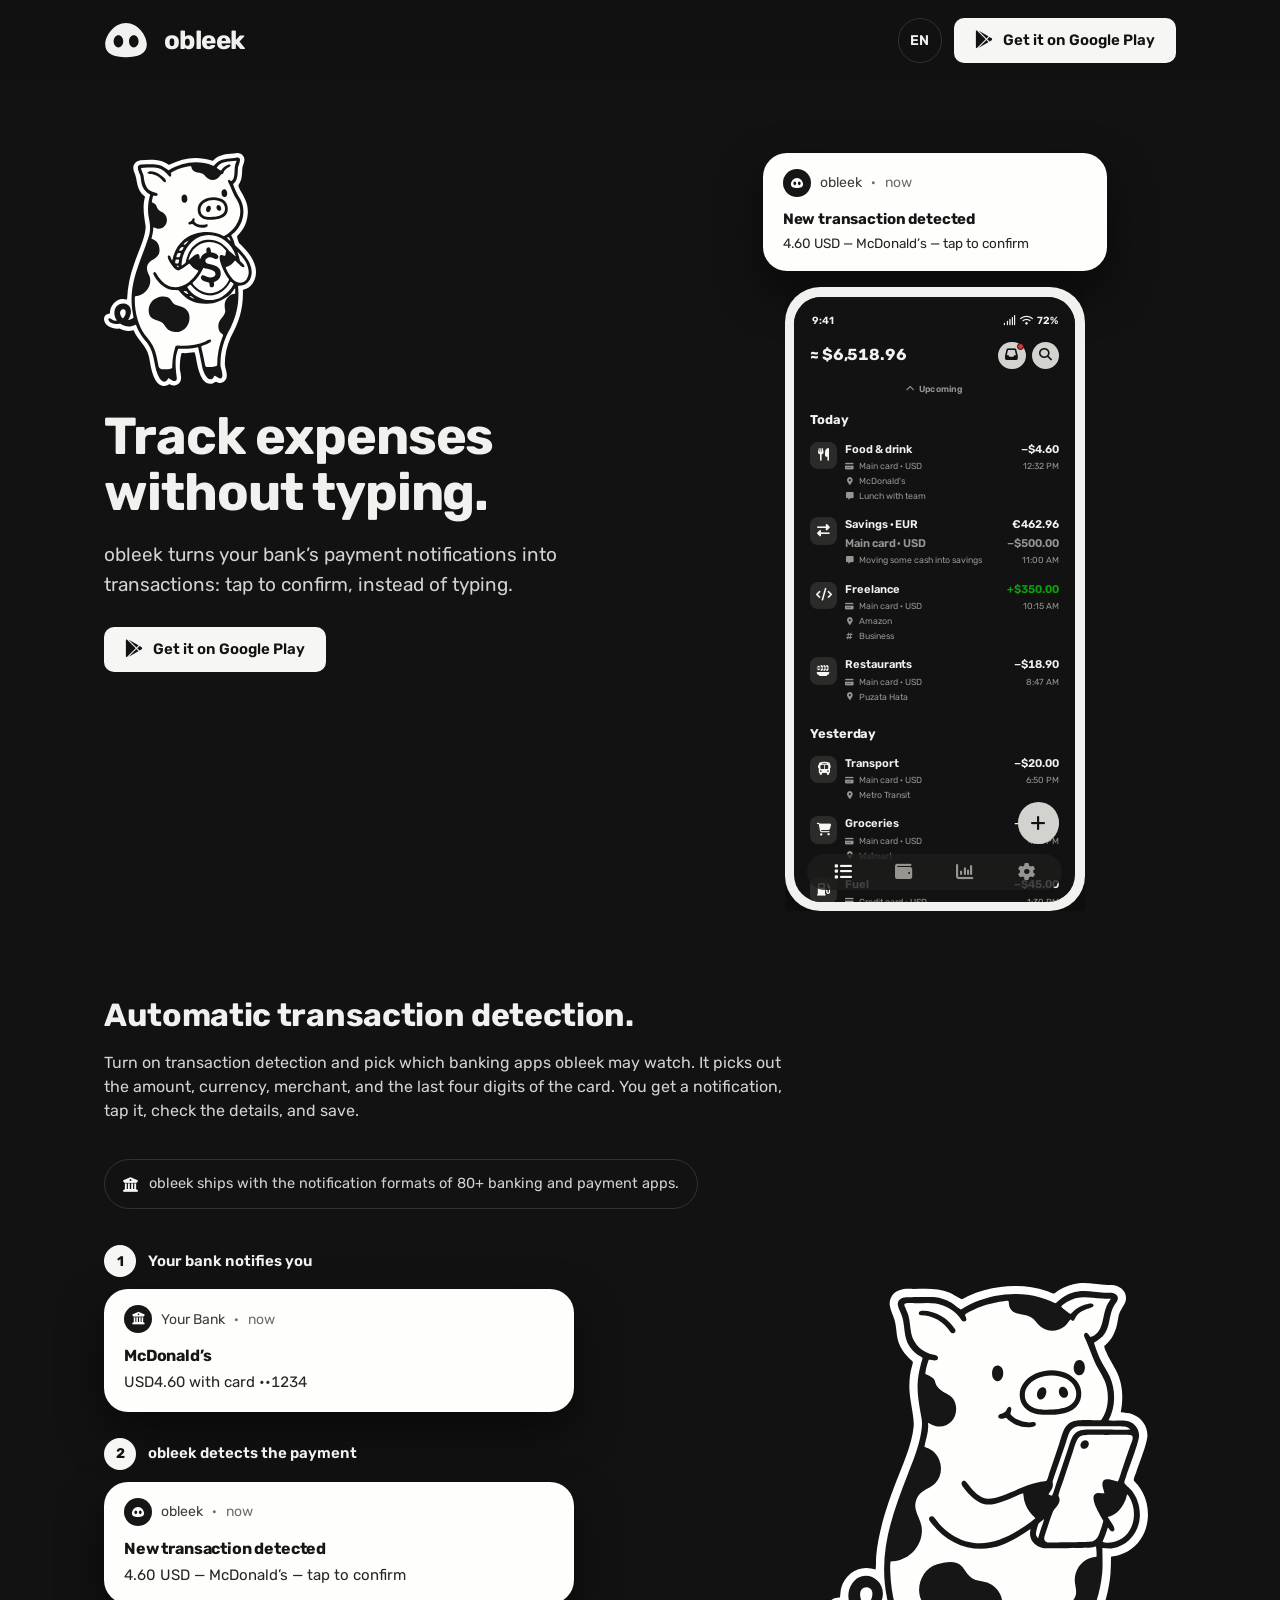
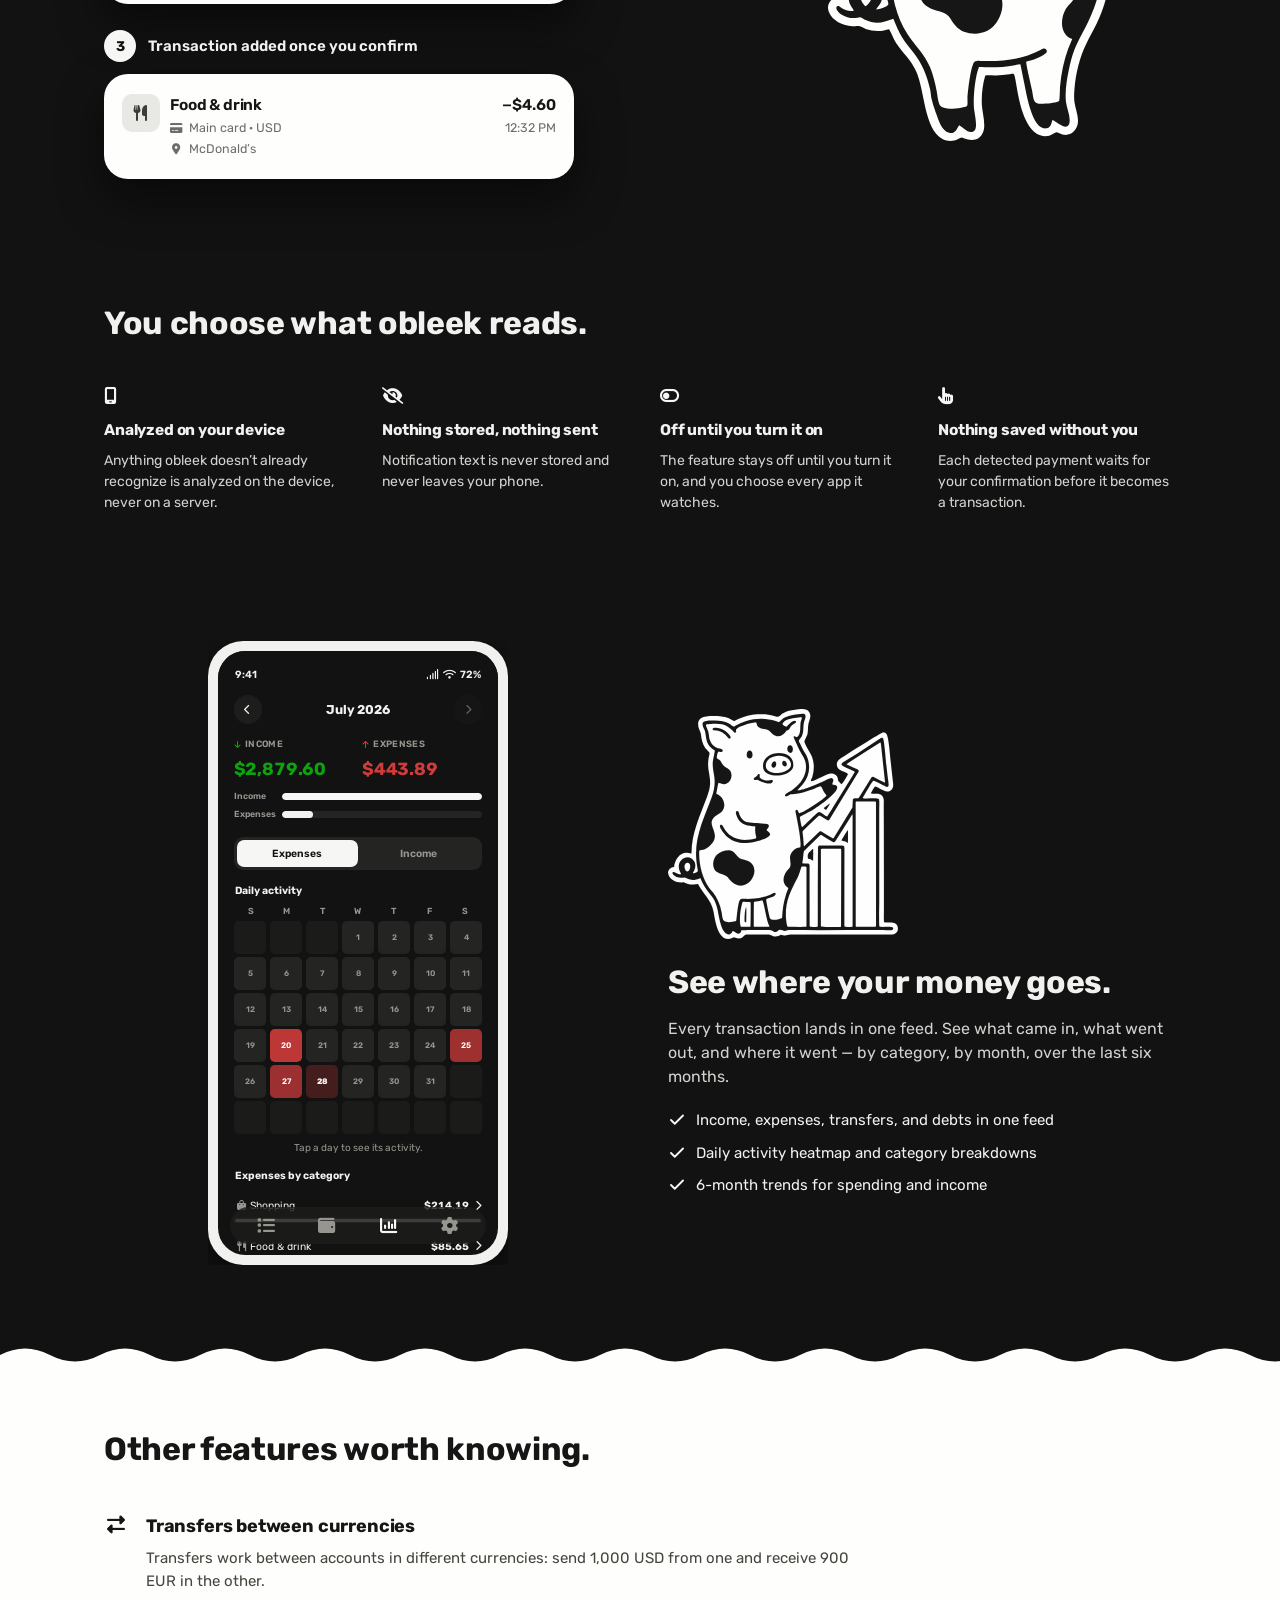
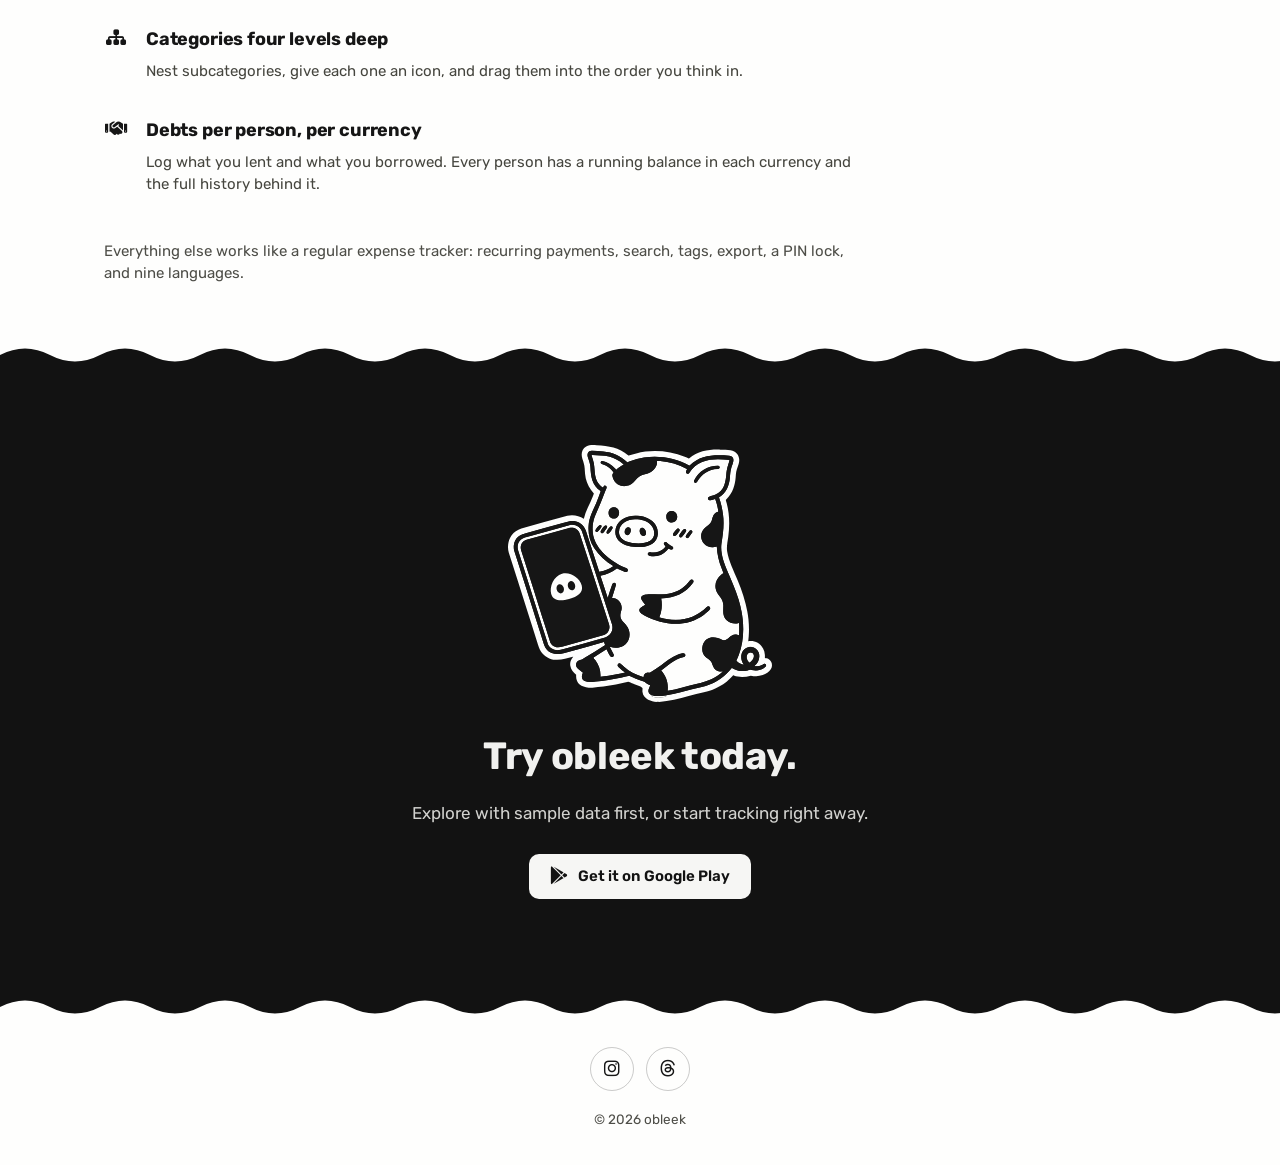
==== commit 43baaa33: "Add language switcher to header" ====
--- a/index.html
+++ b/index.html
@@ -67,9 +67,25 @@
       obleek
     </a>
     <nav class="site-nav" aria-label="Primary">
+      <details class="lang-switch">
+        <summary class="lang-switch-btn" aria-label="Language">
+          <span>EN</span>
+        </summary>
+        <ul class="lang-switch-menu">
+          <li><a href="./" aria-current="true">English</a></li>
+          <li><a href="cs/">Čeština</a></li>
+          <li><a href="de/">Deutsch</a></li>
+          <li><a href="es/">Español</a></li>
+          <li><a href="fr/">Français</a></li>
+          <li><a href="it/">Italiano</a></li>
+          <li><a href="pl/">Polski</a></li>
+          <li><a href="pt/">Português</a></li>
+          <li><a href="uk/">Українська</a></li>
+        </ul>
+      </details>
       <a class="btn btn-primary" href="https://play.google.com/store/apps/details?id=com.vbrazhnik.obleek" rel="noopener">
         <i class="fa-brands fa-google-play" aria-hidden="true"></i>
-        Get it on Google Play
+        <span class="btn-label">Get it on Google Play</span>
       </a>
     </nav>
   </div>
@@ -485,6 +501,16 @@
     scalePhones();
     window.addEventListener("resize", scalePhones);
   })();
+
+  (function () {
+    var langSwitch = document.querySelector(".lang-switch");
+    if (!langSwitch) return;
+    document.addEventListener("click", function (event) {
+      if (langSwitch.open && !langSwitch.contains(event.target)) {
+        langSwitch.open = false;
+      }
+    });
+  })();
 </script>
 </body>
 </html>
--- a/assets/css/style.css
+++ b/assets/css/style.css
@@ -121,6 +121,10 @@
   .site-header .btn-primary i { width: 14px; height: 14px; font-size: 14px; }
   .site-header .wrap { gap: 10px; padding-top: 12px; padding-bottom: 12px; }
 }
+@media (max-width: 380px) {
+  .site-header .btn-primary { padding: 11px; width: 44px; justify-content: center; }
+  .site-header .btn-label { display: none; }
+}
 
 .site-nav {
   display: flex;
@@ -149,6 +153,67 @@
 .btn-primary:hover { background: #fff; }
 .btn-primary svg,
 .btn-primary i { width: 18px; height: 18px; font-size: 18px; flex: 0 0 auto; }
+
+.lang-switch {
+  position: relative;
+  margin-right: 12px;
+}
+.lang-switch-btn {
+  display: inline-flex;
+  align-items: center;
+  justify-content: center;
+  width: 44.5px;
+  height: 44.5px;
+  padding: 0;
+  border-radius: 50%;
+  border: 1px solid var(--line);
+  color: var(--ink);
+  font-weight: 600;
+  font-size: 14px;
+  cursor: pointer;
+  list-style: none;
+  user-select: none;
+}
+.lang-switch-btn::-webkit-details-marker,
+.lang-switch-btn::marker { display: none; content: ""; }
+.lang-switch-btn:hover,
+.lang-switch[open] .lang-switch-btn {
+  background: var(--accent-strong);
+  border-color: var(--accent-strong);
+  color: var(--paper);
+}
+.lang-switch-menu {
+  position: absolute;
+  top: calc(100% + 8px);
+  right: 0;
+  background: var(--paper);
+  border: 1px solid var(--line);
+  border-radius: var(--radius-row);
+  padding: 6px;
+  margin: 0;
+  list-style: none;
+  min-width: 168px;
+  box-shadow: var(--shadow);
+  z-index: 30;
+}
+.lang-switch-menu li { margin: 0; }
+.lang-switch-menu a {
+  display: block;
+  padding: 9px 12px;
+  border-radius: var(--radius-sm);
+  text-decoration: none;
+  color: var(--ink);
+  font-size: 14px;
+}
+.lang-switch-menu a[aria-current="true"] {
+  color: var(--accent-strong);
+  font-weight: 700;
+}
+.lang-switch-menu a:hover { color: var(--accent-strong); }
+@media (max-width: 480px) {
+  .lang-switch { margin-right: 6px; }
+  .lang-switch-btn { width: 44px; height: 44px; font-size: 12.5px; }
+}
 
 .hero {
   padding: 72px 0 56px;
@@ -312,11 +377,11 @@
   position: absolute;
   left: 0;
   right: 0;
-  bottom: 100%;
+  bottom: calc(100% - 1px);
   width: 100%;
   height: 30px;
   display: block;
-    fill: #FEFEFD;
+  fill: #FEFEFD;
 }
 .highlights .section-head h2 { color: #161616; }
 .unique-list {
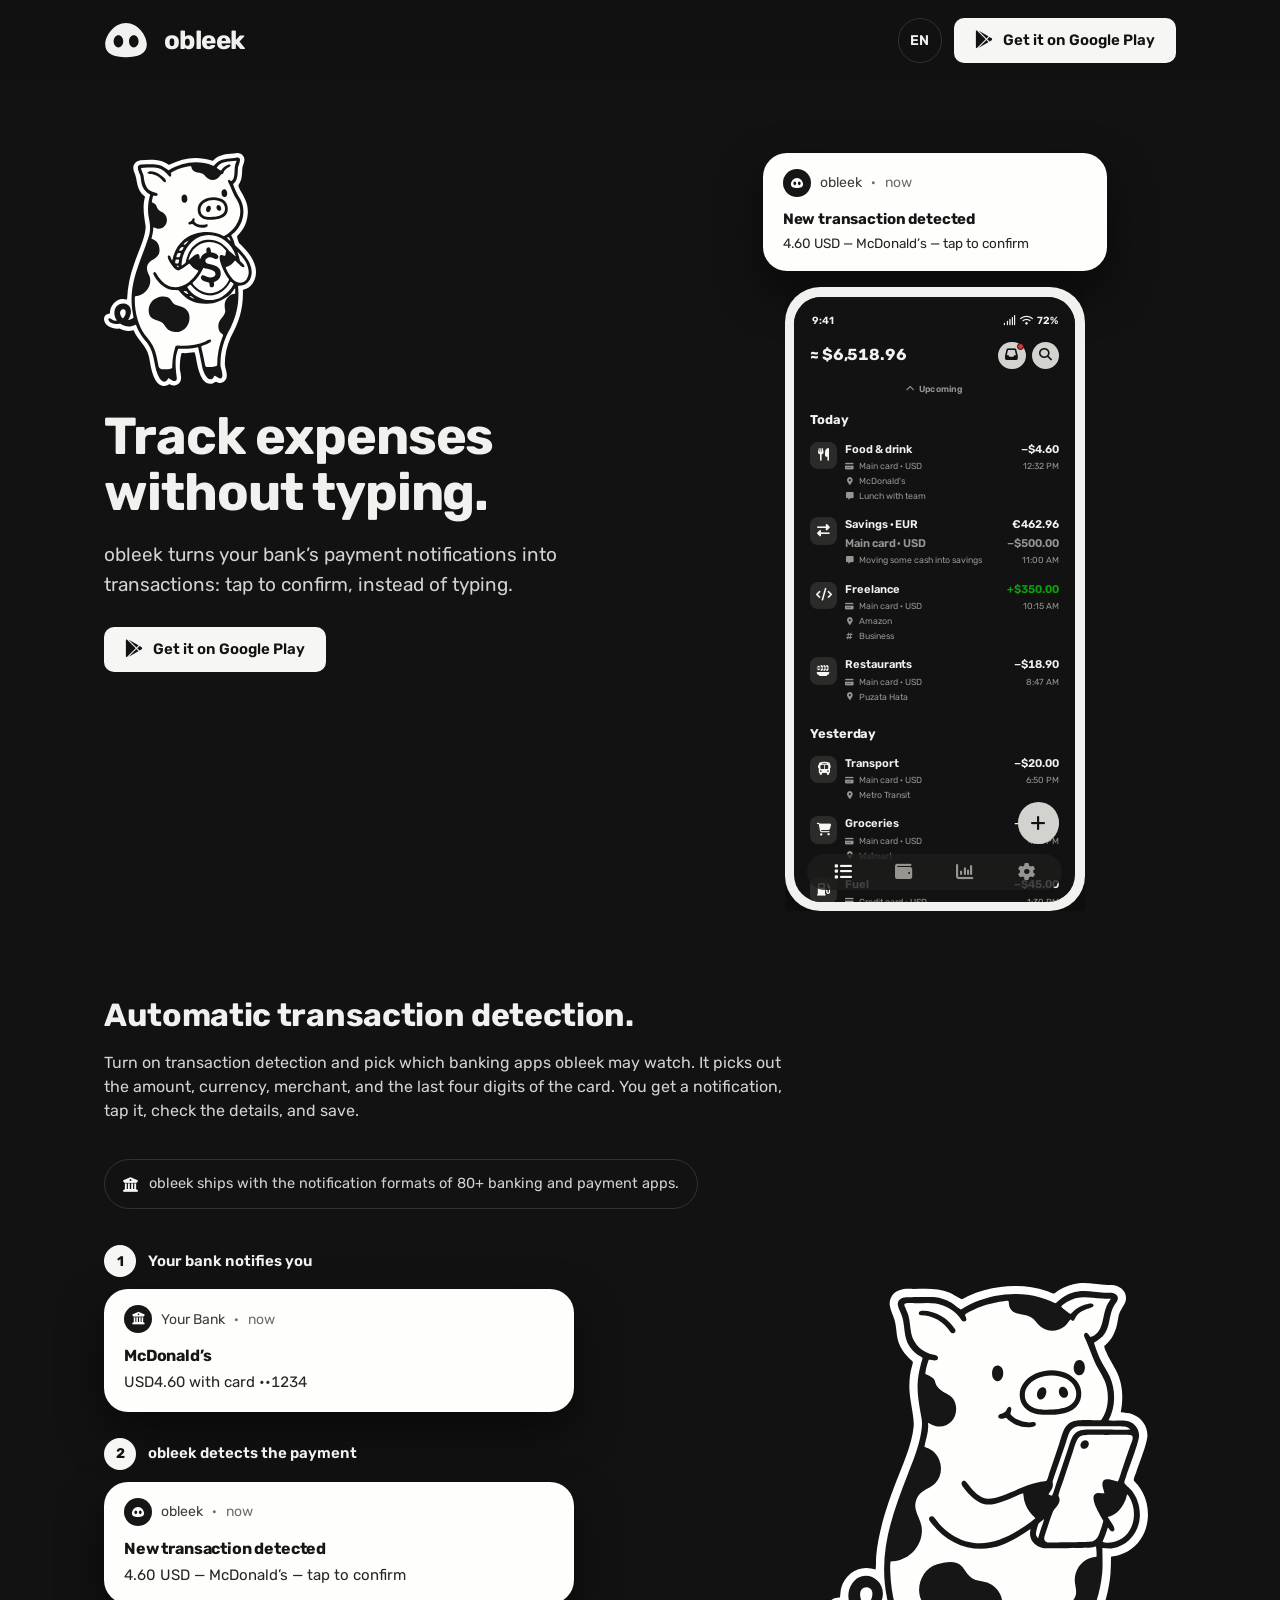
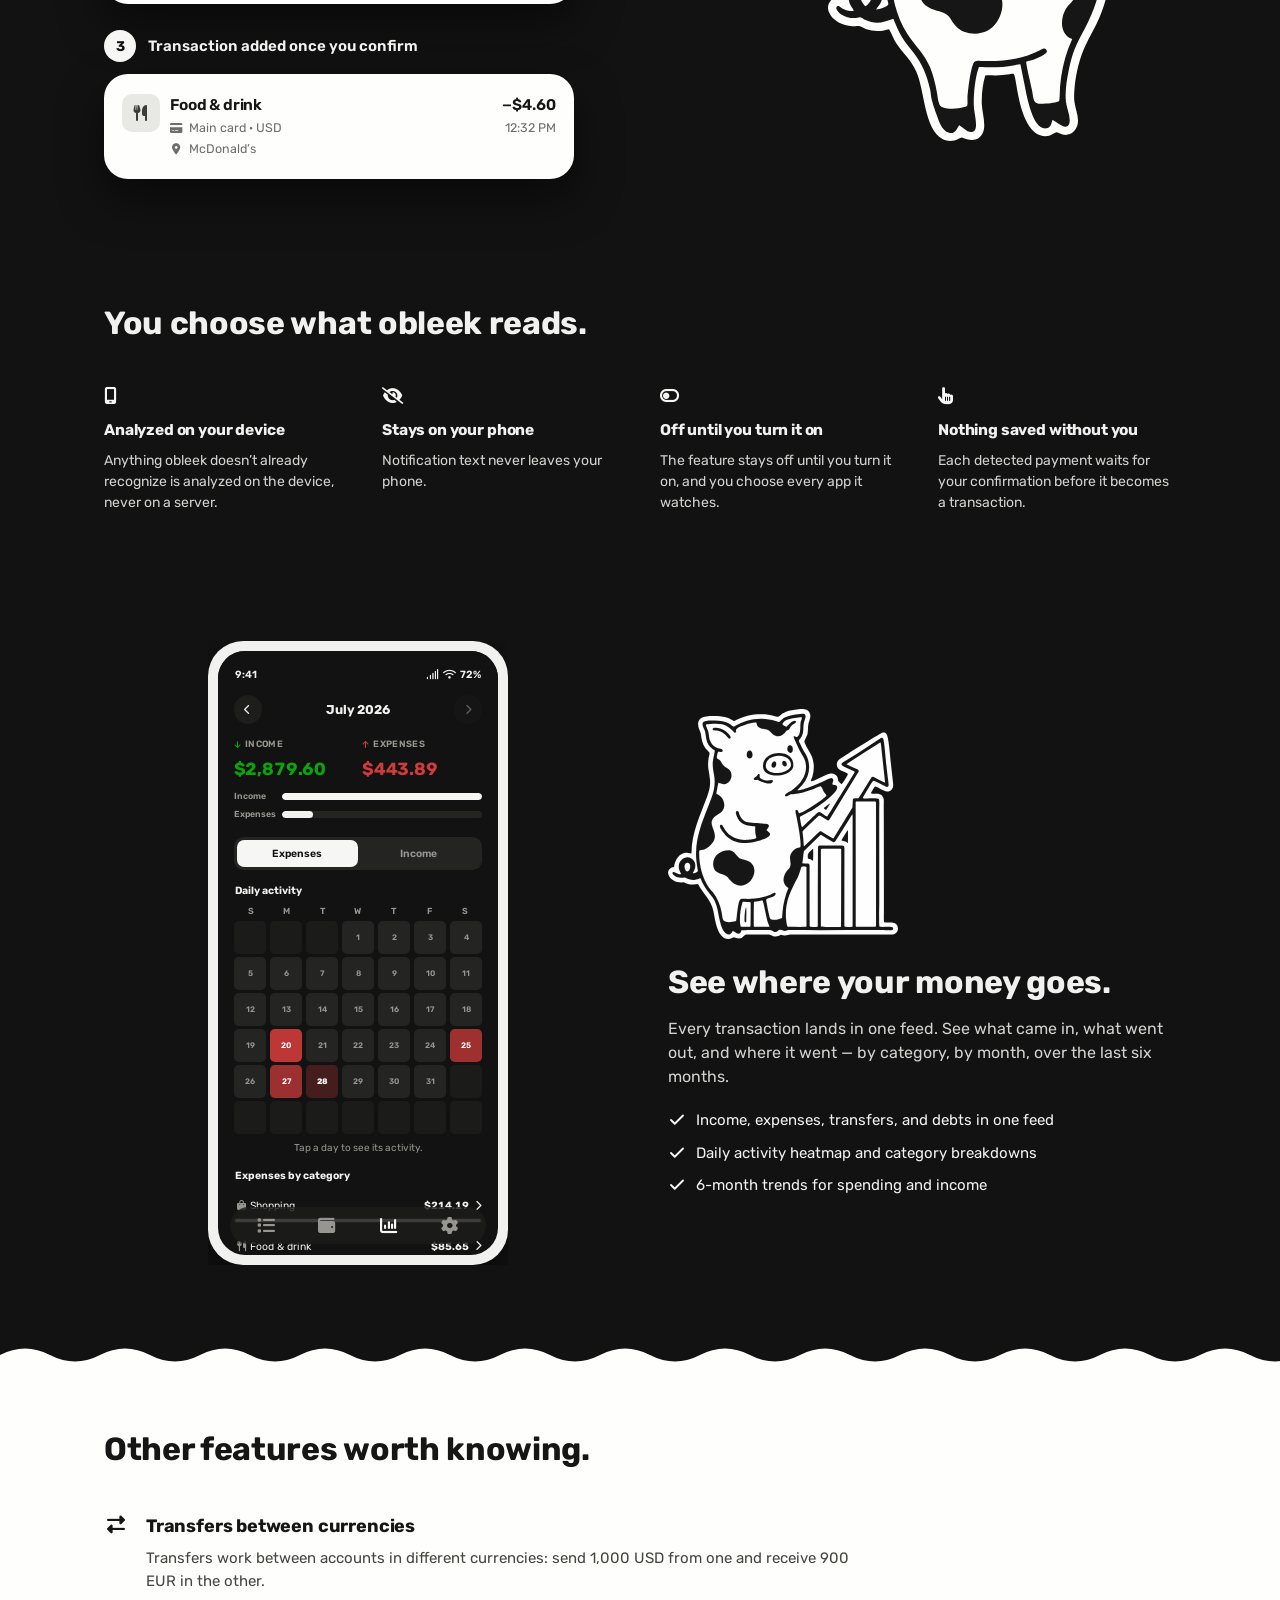
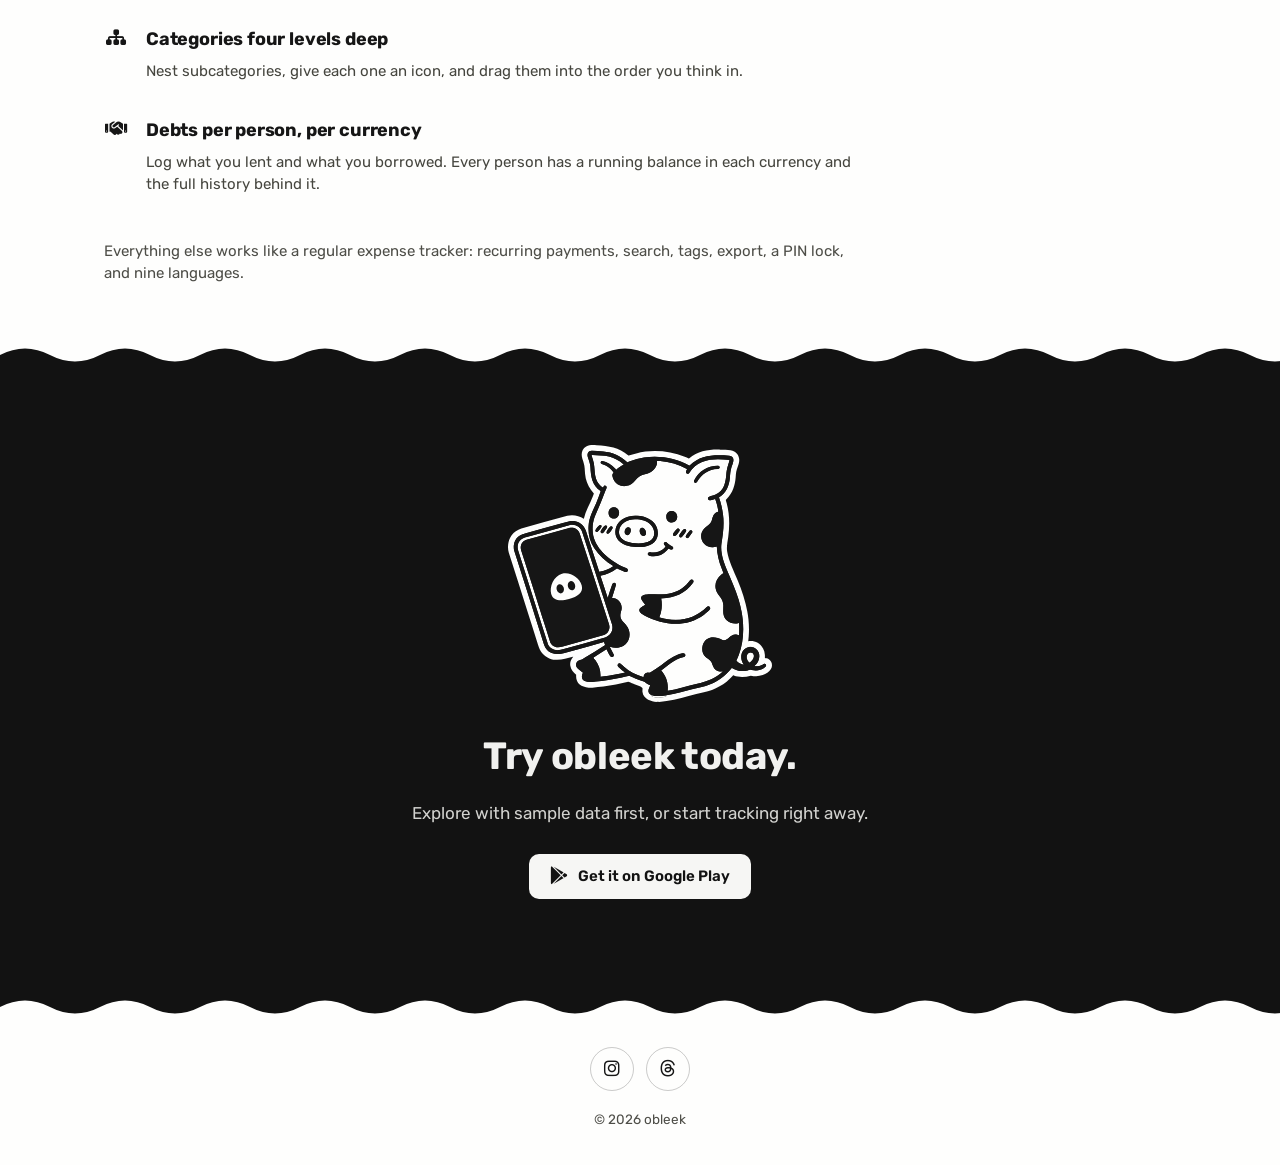
==== commit cbf27b73: "Reword the notification privacy card" ====
--- a/index.html
+++ b/index.html
@@ -83,7 +83,7 @@
           <li><a href="uk/">Українська</a></li>
         </ul>
       </details>
-      <a class="btn btn-primary" href="https://play.google.com/store/apps/details?id=com.vbrazhnik.obleek" rel="noopener">
+      <a class="btn btn-primary" href="https://play.google.com/store/apps/details?id=com.vbrazhnik.obleek&amp;hl=en-US" rel="noopener">
         <i class="fa-brands fa-google-play" aria-hidden="true"></i>
         <span class="btn-label">Get it on Google Play</span>
       </a>
@@ -100,7 +100,7 @@
         <h1>Track expenses without typing.</h1>
         <p class="lede">obleek turns your bank’s payment notifications into transactions: tap to confirm, instead of typing.</p>
         <div class="hero-ctas">
-          <a class="btn btn-primary" href="https://play.google.com/store/apps/details?id=com.vbrazhnik.obleek" rel="noopener">
+          <a class="btn btn-primary" href="https://play.google.com/store/apps/details?id=com.vbrazhnik.obleek&amp;hl=en-US" rel="noopener">
             <i class="fa-brands fa-google-play" aria-hidden="true"></i>
             Get it on Google Play
           </a>
@@ -291,8 +291,8 @@
         </div>
         <div class="trust-card">
           <div class="trust-card-icon"><i class="fa-solid fa-eye-slash" aria-hidden="true"></i></div>
-          <h3>Nothing stored, nothing sent</h3>
-          <p>Notification text is never stored and never leaves your phone.</p>
+          <h3>Stays on your phone</h3>
+          <p>Notification text never leaves your phone.</p>
         </div>
         <div class="trust-card">
           <div class="trust-card-icon"><i class="fa-solid fa-toggle-off" aria-hidden="true"></i></div>
@@ -462,7 +462,7 @@
       <h2>Try obleek today.</h2>
       <p>Explore with sample data first, or start tracking right away.</p>
       <div class="hero-ctas">
-        <a class="btn btn-primary" href="https://play.google.com/store/apps/details?id=com.vbrazhnik.obleek" rel="noopener">
+        <a class="btn btn-primary" href="https://play.google.com/store/apps/details?id=com.vbrazhnik.obleek&amp;hl=en-US" rel="noopener">
           <i class="fa-brands fa-google-play" aria-hidden="true"></i>
           Get it on Google Play
         </a>
